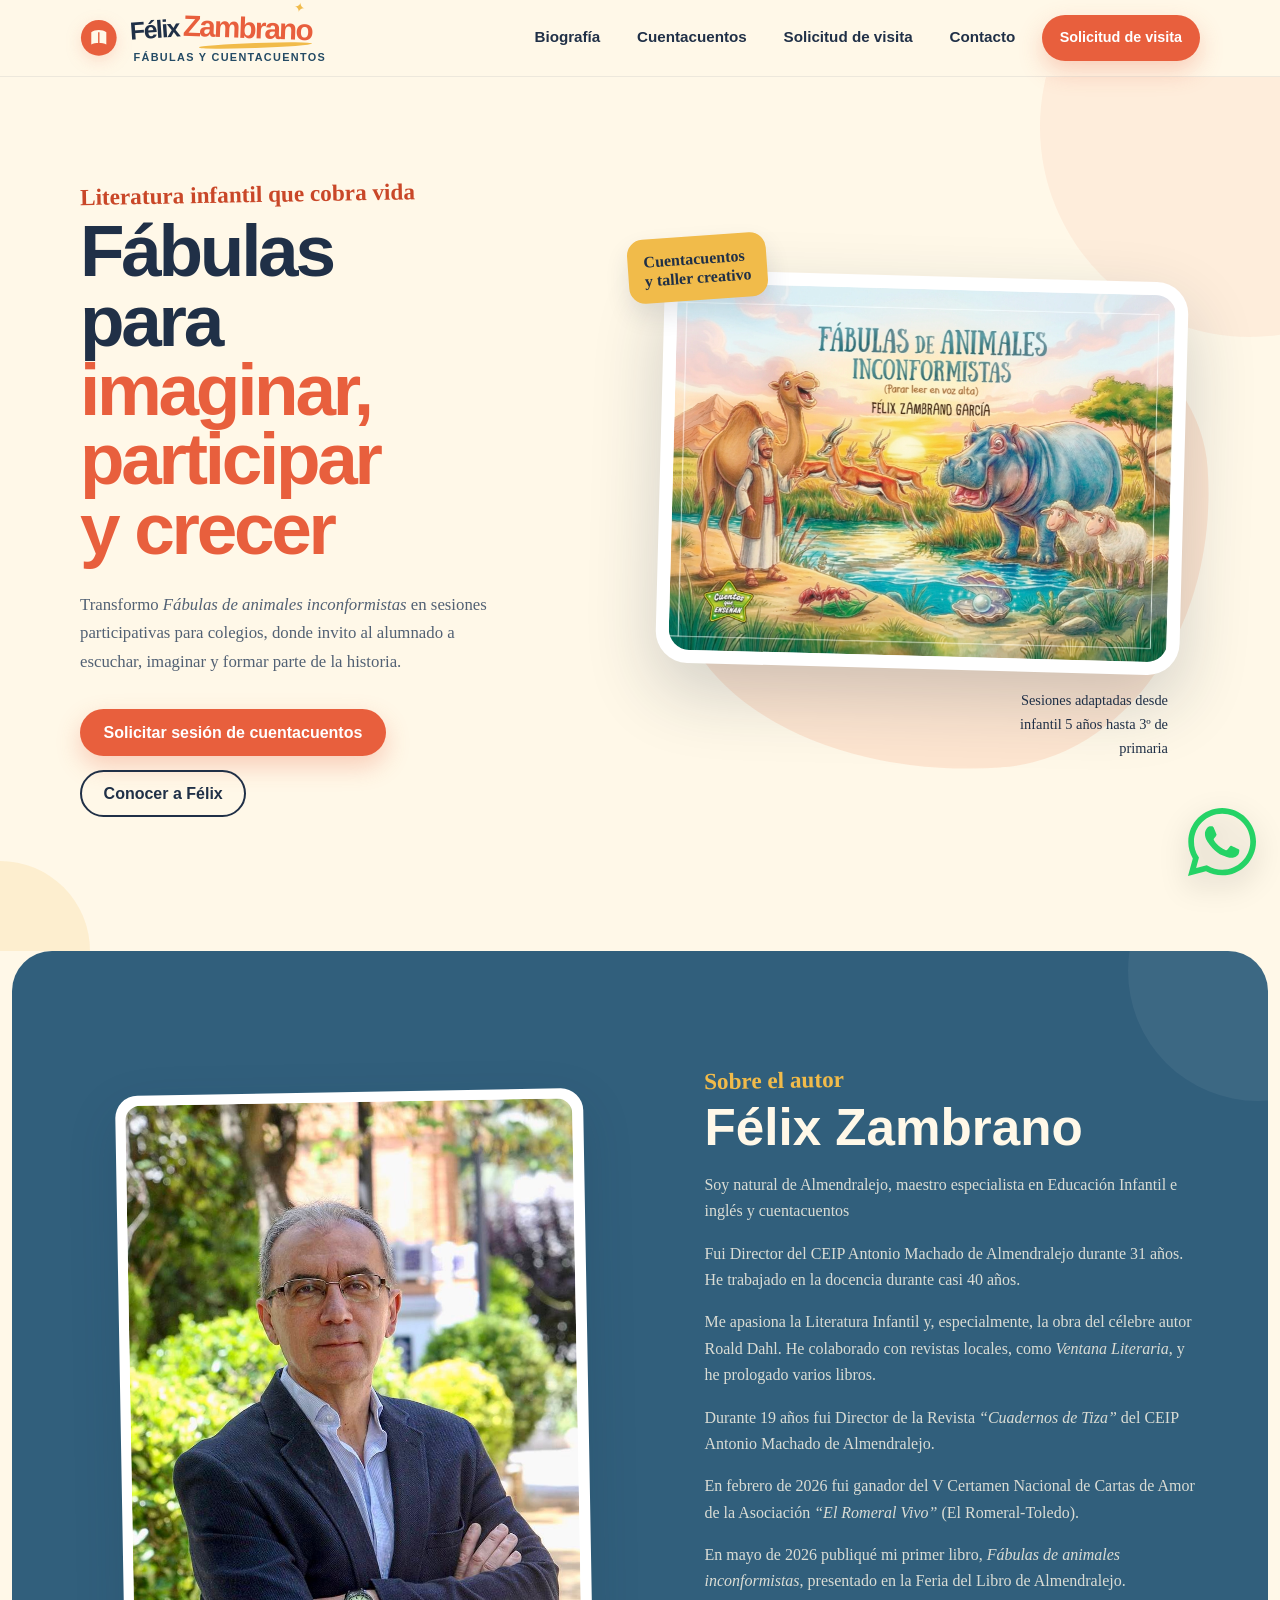
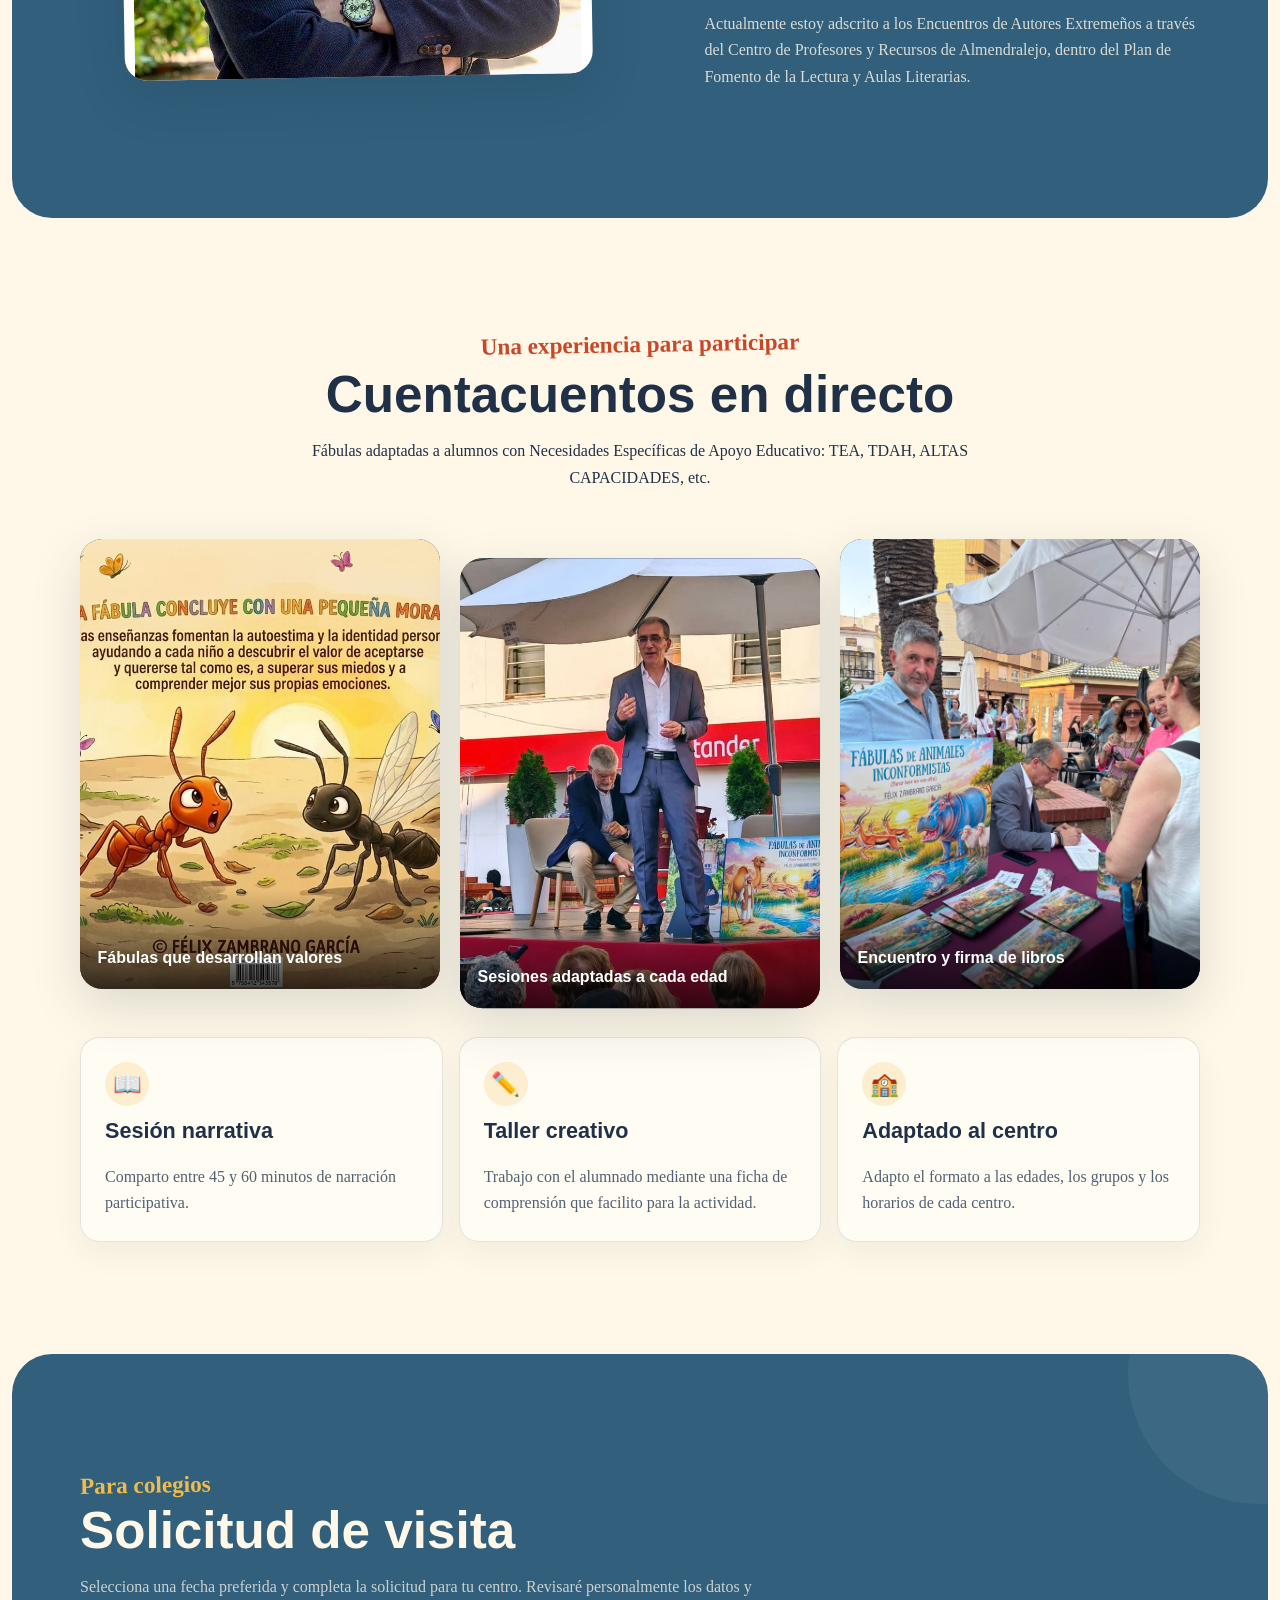
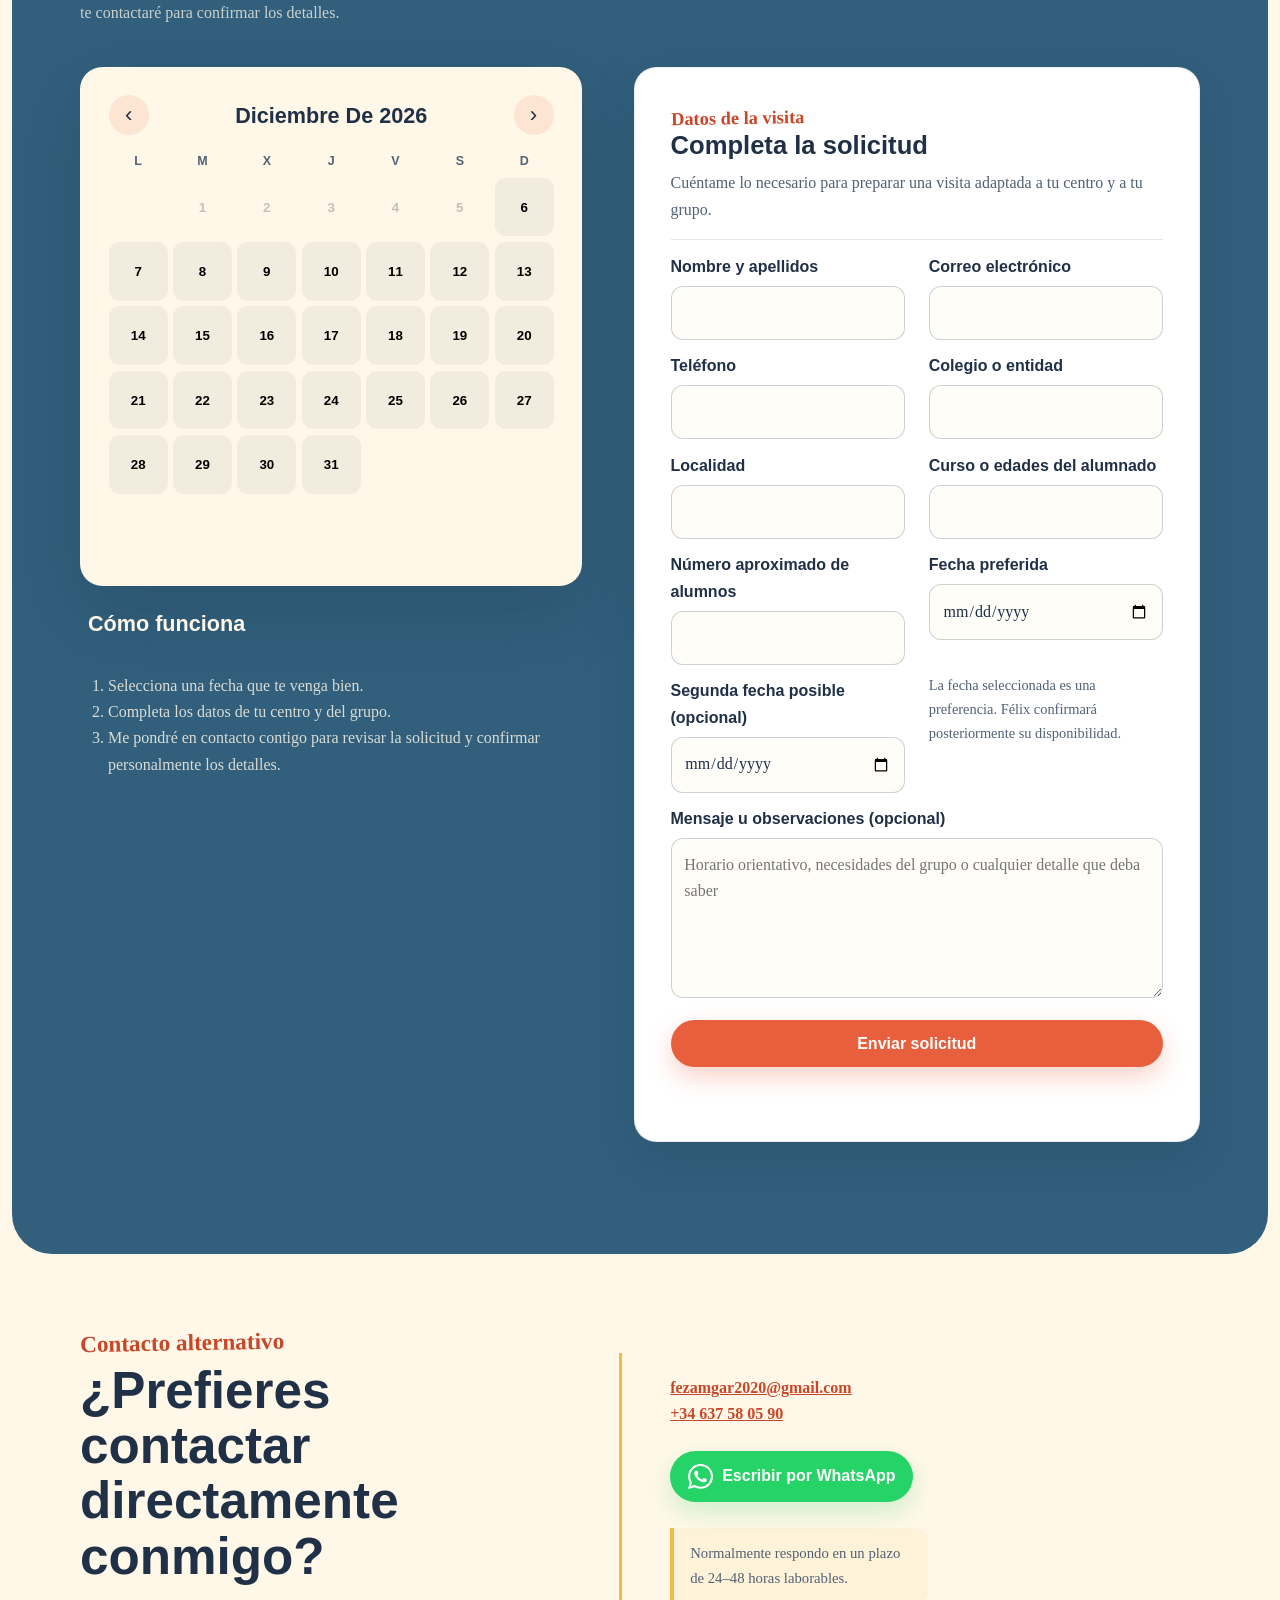
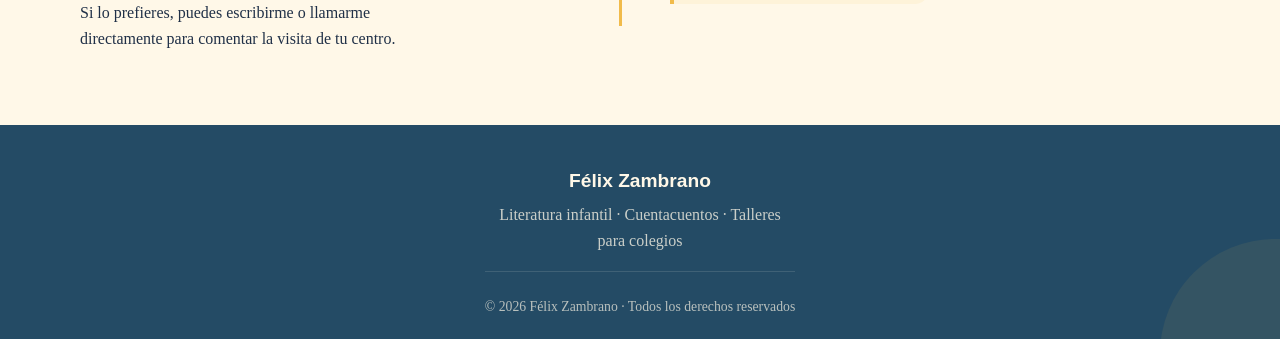
==== index.html @ cd4f53de "Revise author bio and storytelling session details Updated author description and modified the text " ====
<!doctype html>
<html lang="es">

<head>
  <meta charset="utf-8">
  <meta name="viewport" content="width=device-width, initial-scale=1">
  <meta name="description"
    content="Félix Zambrano, autor de literatura infantil. Cuentacuentos y talleres de creación para colegios de Infantil y Primaria.">
  <meta name="theme-color" content="#315f7c">
  <meta property="og:title" content="Félix Zambrano · Cuentacuentos para colegios">
  <meta property="og:description"
    content="Historias que se leen y cuentos que se viven. Consulta las sesiones y solicita una fecha para tu centro.">
  <meta property="og:type" content="website">
  <title>Félix Zambrano · Cuentacuentos para colegios</title>
  <link rel="stylesheet" href="assets/css/styles.css">
  <script src="assets/js/app.js" defer></script>
</head>

<body>
  <a class="skip-link" href="#contenido">Saltar al contenido</a>

  <header class="site-header" id="siteHeader">
    <nav class="nav container" aria-label="Navegación principal">
      <a class="brand" href="#inicio" aria-label="Félix Zambrano, inicio">
        <svg class="brand__mark" viewBox="0 0 40 40" aria-hidden="true">
          <circle cx="20" cy="20" r="19" fill="currentColor" />
          <path d="M12 14c4-3 12-3 16 0v13c-4-2-12-2-16 0z" fill="#fff8e8" />
          <path d="M20 14v13" stroke="currentColor" stroke-width="1.5" />
        </svg>

        <span class="brand__text">
          <span class="brand__name">
            <strong class="brand__felix">Félix</strong>
            <strong class="brand__zambrano">Zambrano</strong>
          </span>

          <small>Fábulas y cuentacuentos</small>
        </span>
      </a>

      <button class="nav__toggle" id="navToggle" type="button" aria-controls="navMenu" aria-expanded="false">
        <span class="sr-only">Abrir menú</span><span aria-hidden="true">☰</span>
      </button>

      <div class="nav__menu" id="navMenu">
        <a href="#biografia">Biografía</a>
        <a href="#cuentacuentos">Cuentacuentos</a>
        <a href="#calendario">Solicitud de visita</a>
        <a href="#contacto">Contacto</a>
      </div>
      <a class="button button--small button--primary" href="#calendario">Solicitud de visita</a>
    </nav>
  </header>

  <main id="contenido">
    <section class="hero" id="inicio">
      <div class="container hero__grid">

        <div class="hero__copy">
          <p class="eyebrow">Literatura infantil que cobra vida</p>

          <h1>
            Fábulas para
            <span>imaginar, participar y crecer</span>
          </h1>

          <p class="lead">
  Transformo <cite>Fábulas de animales inconformistas</cite>
  en sesiones participativas para colegios, donde invito al alumnado a escuchar,
  imaginar y formar parte de la historia.
</p>

          <div class="button-row">
            <a class="button button--primary" href="#calendario">
              Solicitar sesión de cuentacuentos
            </a>

            <a class="button button--secondary" href="#biografia">
              Conocer a Félix
            </a>
          </div>
        </div>

        <div class="hero__visual">
          <span class="hero__badge">
            Cuentacuentos<br>
            y taller creativo
          </span>

          <figure class="hero__media">
            <img src="assets/images/FabulasPortada.jpeg" alt="Portada del libro Fábulas de animales inconformistas"
              width="720" height="900">
          </figure>

          <p class="hero__note">
            Sesiones adaptadas desde infantil 5 años hasta 3º de primaria
          </p>
        </div>

      </div>
    </section>

    <section class="section section--blue" id="biografia">
      <div class="container two-columns">
        <figure class="portrait paper-card">
          <img src="assets/images/FelixPerfil.jpeg" alt="Retrato de Félix Zambrano" width="680" height="850"
            loading="lazy">
        </figure>
        <div>
          <p class="eyebrow">Sobre el autor</p>
          <h2>Félix Zambrano</h2>
          <p>Soy natural de Almendralejo, maestro especialista en Educación Infantil e inglés y cuentacuentos</p>
          <p>Fui Director del CEIP Antonio Machado de Almendralejo durante 31 años. He trabajado en la docencia durante casi 40 años.</p>
          <p>Me apasiona la Literatura Infantil y, especialmente, la obra del célebre autor Roald Dahl. He colaborado con revistas locales, como <cite>Ventana Literaria</cite>, y he prologado varios libros.</p>
          <p>Durante 19 años fui Director de la Revista <cite>“Cuadernos de Tiza”</cite> del CEIP Antonio Machado de Almendralejo.</p>
          <p>En febrero de 2026 fui ganador del V Certamen Nacional de Cartas de Amor de la Asociación <cite>“El Romeral Vivo”</cite> (El Romeral-Toledo).</p>
          <p>En mayo de 2026 publiqué mi primer libro, <cite>Fábulas de animales inconformistas</cite>, presentado en la Feria del Libro de Almendralejo.</p>
          <p>Actualmente estoy adscrito a los Encuentros de Autores Extremeños a través del Centro de Profesores y Recursos de Almendralejo, dentro del Plan de Fomento de la Lectura y Aulas Literarias.</p>

        </div>
      </div>
    </section>

    <section class="section" id="cuentacuentos">
      <div class="container">
        <header class="section-heading">
          <p class="eyebrow">Una experiencia para participar</p>
          <h2>Cuentacuentos en directo</h2>
<p>
  Fábulas adaptadas a alumnos con Necesidades Específicas de Apoyo Educativo: TEA, TDAH, ALTAS CAPACIDADES, etc.
</p>        </header>
        <div class="gallery">
          <figure class="gallery-card"><img src="assets/images/FalubasContraportada.jpeg"
              alt="Ilustración de la contraportada del libro" width="600" height="750" loading="lazy">
            <figcaption>Fábulas que desarrollan valores</figcaption>
          </figure>
          <figure class="gallery-card"><img src="assets/images/FabulasCuentacuento.jpeg"
              alt="Félix durante una sesión de cuentacuentos" width="600" height="750" loading="lazy">
            <figcaption>Sesiones adaptadas a cada edad</figcaption>
          </figure>
          <figure class="gallery-card"><img src="assets/images/FabulasFirma.jpeg"
              alt="Firma de ejemplares tras una sesión" width="600" height="750" loading="lazy">
            <figcaption>Encuentro y firma de libros</figcaption>
          </figure>
        </div>
        <div class="service-grid">
          <article><span aria-hidden="true">📖</span>
            <h3>Sesión narrativa</h3>
            <p>Comparto entre 45 y 60 minutos de narración participativa.</p>
          </article>
          <article><span aria-hidden="true">✏️</span>
            <h3>Taller creativo</h3>
            <p>Trabajo con el alumnado mediante una ficha de comprensión que facilito para la actividad.</p>
          </article>
          <article><span aria-hidden="true">🏫</span>
            <h3>Adaptado al centro</h3>
            <p>Adapto el formato a las edades, los grupos y los horarios de cada centro.</p>
          </article>
        </div>
      </div>
    </section>

    <section class="section section--blue" id="calendario">
      <div class="container">
        <header class="calendar-intro">
          <p class="eyebrow">Para colegios</p>
          <h2>Solicitud de visita</h2>
          <p>Selecciona una fecha preferida y completa la solicitud para tu centro. Revisaré personalmente los datos y te contactaré para confirmar los detalles.</p>
        </header>
        <div class="request-layout">
          <div class="request-calendar">
            <div class="calendar-card" aria-label="Selector de fecha preferida">
              <div class="calendar-nav">
                <button id="prevMonth" type="button" aria-label="Mostrar mes anterior">‹</button>
                <h3 id="calendarLabel" aria-live="polite"></h3>
                <button id="nextMonth" type="button" aria-label="Mostrar mes siguiente">›</button>
              </div>
              <div class="calendar-grid" id="calendarGrid"></div>
              <p class="calendar-status" id="calendarStatus" role="status" aria-live="polite">La fecha seleccionada es una preferencia. Félix confirmará posteriormente su disponibilidad.</p>
            </div>
            <aside class="booking-info">
              <h3>Cómo funciona</h3>
              <ol>
                <li>Selecciona una fecha que te venga bien.</li>
                <li>Completa los datos de tu centro y del grupo.</li>
                <li>Me pondré en contacto contigo para revisar la solicitud y confirmar personalmente los detalles.</li>
              </ol>
            </aside>
          </div>
          <form class="contact-form paper-card" id="contactForm" action="https://formspree.io/f/maewakja" method="POST" novalidate>
            <div class="request-form__intro">
              <p class="eyebrow">Datos de la visita</p>
              <h3>Completa la solicitud</h3>
              <p>Cuéntame lo necesario para preparar una visita adaptada a tu centro y a tu grupo.</p>
            </div>
            <div class="form-field"><label for="contactName">Nombre y apellidos</label><input id="contactName" name="name"
                type="text" autocomplete="name" required></div>
            <div class="form-field"><label for="contactEmail">Correo electrónico</label><input id="contactEmail"
                name="email" type="email" autocomplete="email" required></div>
            <div class="form-field"><label for="contactPhone">Teléfono</label><input id="contactPhone" name="phone"
                type="tel" autocomplete="tel" required></div>
            <div class="form-field"><label for="contactSchool">Colegio o entidad</label><input id="contactSchool"
                name="school" type="text" autocomplete="organization" required></div>
            <div class="form-field"><label for="contactLocation">Localidad</label><input id="contactLocation"
                name="location" type="text" autocomplete="address-level2" required></div>
            <div class="form-field"><label for="contactCourseAges">Curso o edades del alumnado</label><input id="contactCourseAges"
                name="course_ages" type="text" autocomplete="off" required></div>
            <div class="form-field"><label for="contactStudents">Número aproximado de alumnos</label><input id="contactStudents"
                name="students" type="number" min="1" max="10000" inputmode="numeric" required></div>
            <div class="form-field"><label for="preferredDate">Fecha preferida</label><input id="preferredDate"
                name="preferred_date" type="date" aria-describedby="preferredDateHelp" required></div>
            <p class="form-help" id="preferredDateHelp" aria-live="polite">La fecha seleccionada es una preferencia. Félix confirmará posteriormente su disponibilidad.</p>
            <div class="form-field"><label for="alternativeDate">Segunda fecha posible (opcional)</label><input id="alternativeDate"
                name="alternative_date" type="date"></div>
            <div class="form-field"><label for="contactMessage">Mensaje u observaciones (opcional)</label><textarea id="contactMessage"
                name="message" rows="5" placeholder="Horario orientativo, necesidades del grupo o cualquier detalle que deba saber"></textarea>
            </div>
            <button class="button button--primary" id="contactSubmit" type="submit">Enviar solicitud</button>
            <p class="form-status" id="contactStatus" role="status" aria-live="polite" aria-atomic="true"></p>
          </form>
        </div>
      </div>
    </section>

    <section class="section alternative-contact-section" id="contacto">
      <div class="container alternative-contact">
        <div>
          <p class="eyebrow">Contacto alternativo</p>
          <h2>¿Prefieres contactar directamente conmigo?</h2>
          <p class="alternative-contact__intro">Si lo prefieres, puedes escribirme o llamarme directamente para comentar la visita de tu centro.</p>
        </div>
        <div class="alternative-contact__details">
          <p><a class="text-link" href="mailto:fezamgar2020@gmail.com">fezamgar2020@gmail.com</a><br><a
              class="text-link" href="tel:+34637580590 ">+34 637 58 05 90</a></p>
          <a class="whatsapp-cta"
            href="https://wa.me/34637580590?text=Hola%20Félix,%20me%20gustaría%20pedir%20información%20sobre%20un%20cuentacuentos%20para%20mi%20centro."
            target="_blank" rel="noopener noreferrer">
            <img class="whatsapp-cta__icon" src="assets/images/WhatsApp_icon.svg" alt="" aria-hidden="true">
            Escribir por WhatsApp
          </a>
          <p class="contact__note">
             Normalmente respondo en un plazo de 24–48 horas laborables.
          </p>
        </div>
      </div>
    </section>
  </main>

  <footer class="footer">
    <div class="container footer__inner">
      <div class="footer__brand">
        <strong>Félix Zambrano</strong>
        <p>Literatura infantil · Cuentacuentos · Talleres para colegios</p>
      </div>
      <p>© <span id="currentYear">2026</span> Félix Zambrano · Todos los derechos reservados</p>
    </div>
  </footer>

<a
  class="whatsapp-float"
  href="https://wa.me/34637580590"
  target="_blank"
  rel="noopener noreferrer"
  aria-label="Contactar por WhatsApp"
>
  <img src="assets/images/WhatsApp_icon.svg" alt="WhatsApp">
</a>

</body>

</html>
---- assets/css/styles.css ----
:root {
    --cream: #fff8e8;
    --cream-2: #f4ead4;
    --blue: #315f7c;
    --blue-dark: #244b65;
    --ink: #203047;
    --ink-soft: #526174;
    --coral: #e85f3d;
    --coral-dark: #c94728;
    --gold: #f1bb4a;
    --white: #fff;
    --sol: #f4b942;
    --radius: 1.4rem;
    --shadow: 0 18px 50px rgba(25, 44, 64, .15);
    --max: 1120px
}

* {
    box-sizing: border-box
}

html {
    scroll-behavior: smooth;
    scroll-padding-top: 6rem
}

body {
    margin: 0;
    background: var(--cream);
    color: var(--ink);
    font-family: Georgia, "Times New Roman", serif;
    line-height: 1.65
}

img,
svg {
    display: block;
    max-width: 100%
}

a {
    color: inherit
}

h1,
h2,
h3,
p {
    margin-top: 0
}

h1,
h2,
h3,
.brand,
.button,
.nav__menu,
.stats dt {
    font-family: "Trebuchet MS", Arial, sans-serif;
    line-height: 1.08
}

h1 {
    font-size: clamp(2.7rem, 6vw, 5rem);
    max-width: 12ch;
    margin-bottom: 1.3rem
}

h1 span {
    color: var(--coral)
}

h2 {
    font-size: clamp(2rem, 4vw, 3.2rem);
    margin-bottom: 1rem
}

h3 {
    font-size: 1.35rem
}

.container {
    width: min(calc(100% - 2rem), var(--max));
    margin-inline: auto
}

.section {
    padding: clamp(4.5rem, 9vw, 7rem) 0
}

.skip-link {
    position: fixed;
    left: 1rem;
    top: -5rem;
    background: var(--ink);
    color: #fff;
    padding: .8rem 1rem;
    z-index: 1000
}

.skip-link:focus {
    top: 1rem
}

.sr-only {
    position: absolute;
    width: 1px;
    height: 1px;
    padding: 0;
    margin: -1px;
    overflow: hidden;
    clip: rect(0, 0, 0, 0);
    white-space: nowrap;
    border: 0
}

:focus-visible {
    outline: 3px solid var(--gold);
    outline-offset: 4px
}

/* HEADER */

.site-header {
  position: sticky;
  top: 0;
  z-index: 50;
  background: rgba(255, 248, 232, 0.92);
  backdrop-filter: blur(12px);
  border-bottom: 1px solid rgba(28, 48, 78, 0.08);
}

.site-header.is-scrolled {
  box-shadow: 0 8px 24px rgba(32, 48, 71, 0.1);
}

.nav {
  min-height: 72px;
  display: flex;
  align-items: center;
  gap: 1.5rem;
}

.brand {
  display: flex;
  align-items: center;
  gap: 0.75rem;
  margin-right: auto;
  color: inherit;
  text-decoration: none;
}

.brand__mark {
  width: 2.35rem;
  flex: none;
  color: var(--coral);
  transition: transform 0.3s cubic-bezier(.2, 1.4, .4, 1);
}

.brand__text {
  display: flex;
  flex-direction: column;
  line-height: 1;
}

.brand__name {
  position: relative;
  display: flex;
  align-items: baseline;
  gap: 0.3rem;
  width: max-content;
}

.brand__felix,
.brand__zambrano {
  display: inline-block;
  font-family: "Trebuchet MS", "Arial Rounded MT Bold", sans-serif;
  font-weight: 900;
  letter-spacing: -0.06em;
  transition: transform 0.25s ease;
}

.brand__felix {
  color: var(--ink);
  font-size: 1.55rem;
  transform: rotate(-4deg);
}

.brand__zambrano {
  color: var(--coral);
  font-size: 1.85rem;
  transform: rotate(2deg);
}

.brand__name::before {
  content: "✦";
  position: absolute;
  top: -0.75rem;
  right: 0.4rem;
  color: var(--gold);
  font-size: 0.85rem;
  transform: rotate(12deg);
}

.brand__name::after {
  content: "";
  position: absolute;
  right: 0;
  bottom: -0.28rem;
  width: 62%;
  height: 5px;
  border-radius: 50%;
  background: var(--gold);
  transform: rotate(-2deg);
}

.brand__text small {
  margin-top: 0.55rem;
  padding-left: 0.25rem;
  color: var(--green);
  font-size: 0.68rem;
  font-weight: 800;
  letter-spacing: 0.12em;
  text-transform: uppercase;
}

.brand:hover .brand__felix {
  transform: rotate(1deg) translateY(-2px);
}

.brand:hover .brand__zambrano {
  transform: rotate(-2deg) translateY(-3px);
}


/* NAV */

.nav__menu {
  display: flex;
  gap: 2rem;
  font-weight: 700;
}

.nav__menu a {
  display: inline-block;
  padding: 0.4rem 0.15rem 0.55rem;
  color: var(--ink);
  text-decoration: none;
  font-weight: 800;
  font-size: 0.95rem;

  background-image: linear-gradient(var(--gold), var(--gold));
  background-repeat: no-repeat;
  background-position: center bottom;
  background-size: 0 4px;

  transition:
    color 0.2s ease,
    transform 0.2s ease,
    background-size 0.25s ease;
}

.nav__menu a:hover {
  color: var(--coral-dark);
  transform: translateY(-2px) rotate(-1deg);
  background-size: 85% 4px;
}

.nav__toggle {
  display: none;
  border: 0;
  background: transparent;
  font-size: 1.7rem;
}


/* HERO */

.hero {
  position: relative;
  overflow: hidden;
  padding: clamp(4.5rem, 8vw, 7rem) 0;
}

.hero::before {
  content: "";
  position: absolute;
  width: 420px;
  height: 420px;
  right: -180px;
  top: -160px;
  border-radius: 50%;
  background: rgba(242, 103, 62, 0.08);
  pointer-events: none;
}

.hero__grid {
  display: grid;
  grid-template-columns: minmax(0, 0.92fr) minmax(420px, 1.08fr);
  gap: clamp(3rem, 7vw, 6.5rem);
  align-items: center;
}

.hero__copy h1 {
  max-width: 10ch;
  margin: 0;
  font-size: clamp(3.7rem, 5.5vw, 5.7rem);
  line-height: 0.96;
  letter-spacing: -0.035em;
  text-wrap: balance;
}

.hero__copy h1 span {
  display: block;
  color: var(--coral);
}

.hero__copy .lead {
  max-width: 49ch;
  margin: 1.75rem 0 0;
  font-size: clamp(1.05rem, 1.2vw, 1.2rem);
  line-height: 1.65;
}

.hero__visual {
  position: relative;
  width: 100%;
  max-width: 680px;
  justify-self: end;
  padding: 2.5rem 1rem 2rem;
}

.hero__visual::before {
  content: "";
  position: absolute;
  inset: 8% -2% 4% 5%;
  z-index: -1;
  border-radius: 46% 54% 42% 58% / 58% 42% 58% 42%;
  background: #ef7442;
  opacity: 0.14;
  transform: rotate(-4deg);
}

.hero__media {
  margin: 0;
  padding: 0.8rem;
  background: #fff;
  border-radius: 2rem;
  box-shadow: 0 28px 60px rgba(31, 53, 85, 0.16);
  transform: rotate(1.5deg);
}

.hero__media img {
  display: block;
  width: 100%;
  height: auto;
  border-radius: 1.3rem;
}

.hero__badge {
  position: absolute;
  top: 0;
  left: -1rem;
  z-index: 2;
  padding: 0.8rem 1rem;
  border-radius: 1rem;
  background: var(--gold);
  color: var(--ink);
  font-weight: 800;
  line-height: 1.2;
  transform: rotate(-4deg);
  box-shadow: 0 12px 24px rgba(31, 53, 85, 0.12);
}

.hero__note {
  max-width: 28ch;
  margin: 1.25rem 0 0 auto;
  padding-right: 1rem;
  color: var(--ink);
  font-size: 0.9rem;
  text-align: right;
}

.button-row {
  display: flex;
  flex-wrap: wrap;
  gap: 1rem;
  margin-top: 2rem;
}

.stats {
  display: grid;
  grid-template-columns: repeat(3, minmax(0, 1fr));
  gap: 1.5rem;
  margin: 3rem 0 0;
  padding-top: 1.75rem;
  border-top: 1px solid rgba(31, 53, 85, 0.14);
}

.stats dt {
  color: var(--green);
  font-size: 1.75rem;
  font-weight: 800;
}

.stats dd {
  margin: 0.2rem 0 0;
  font-size: 0.85rem;
  line-height: 1.35;
}


/* RESPONSIVE */

@media (max-width: 900px) {
  .hero__grid {
    grid-template-columns: 1fr;
    gap: 3rem;
  }

  .hero__copy h1 {
    max-width: 12ch;
  }

  .hero__visual {
    max-width: 620px;
    justify-self: center;
  }
}

@media (max-width: 640px) {
  .hero {
    padding: 3.25rem 0 4rem;
  }

  .hero__copy h1 {
    max-width: none;
    font-size: clamp(3rem, 14vw, 4.3rem);
  }

  .hero__visual {
    padding: 2rem 0 1rem;
  }

  .hero__badge {
    left: 0.2rem;
    font-size: 0.8rem;
  }

  .hero__note {
    max-width: none;
    padding: 0;
    text-align: center;
  }

  .button-row {
    display: grid;
    grid-template-columns: 1fr;
  }

  .button-row .button {
    width: 100%;
    justify-content: center;
  }

  .stats {
    grid-template-columns: 1fr;
    gap: 1rem;
  }

  .stats div {
    display: flex;
    align-items: baseline;
    gap: 0.75rem;
  }

  .nav__menu {
    display: none;
  }

  .nav__toggle {
    display: block;
  }

  .nav > .button {
    padding-inline: 1.35rem;
  }

  .brand__text small {
    display: none;
  }
}

.two-columns,
.calendar-layout,
.contact-layout {
    display: grid;
    grid-template-columns: 1.05fr .95fr;
    gap: clamp(2.5rem, 6vw, 5.5rem);
    align-items: center
}

.lead {
    font-size: 1.13rem;
    color: var(--ink-soft);
    max-width: 59ch
}

.eyebrow {
    font-family: "Segoe Print", "Comic Sans MS", cursive;
    font-size: 1.45rem;
    font-weight: 700;
    color: var(--coral-dark);
    margin-bottom: .5rem
}

.eyebrow--light {
    color: var(--gold)
}

.eyebrow--gold {
    color: var(--gold)
}

.button-row {
    display: flex;
    flex-wrap: wrap;
    gap: .85rem;
    margin: 2rem 0
}

.button {
    display: inline-flex;
    align-items: center;
    justify-content: center;
    border: 2px solid transparent;
    border-radius: 999px;
    padding: .82rem 1.35rem;
    font-weight: 800;
    text-decoration: none;
    cursor: pointer;
    font-size: 1rem
}

.button--small {
    padding: .62rem 1rem;
    font-size: .9rem
}

.button--primary {
    background: var(--coral);
    color: #fff;
    box-shadow: 0 10px 24px rgba(232, 95, 61, .28)
}

.button--primary:hover {
    background: var(--coral-dark);
    transform: translateY(-2px)
}

.button--secondary {
    border-color: var(--ink);
    background: transparent
}

.button--secondary:hover {
    background: var(--ink);
    color: #fff
}

.stats {
    display: grid;
    grid-template-columns: repeat(3, 1fr);
    gap: 1rem;
    margin: 3rem 0 0;
    padding-top: 1.5rem;
    border-top: 1px solid rgba(32, 48, 71, .16)
}

.stats div {
    min-width: 0
}

.stats dt {
    font-size: 1.7rem;
    font-weight: 800;
    color: var(--green)
}

.stats dd {
    margin: 0;
    color: var(--ink-soft);
    font-size: .85rem
}

.paper-card {
    border-radius: var(--radius);
    overflow: hidden;
    box-shadow: var(--shadow);
    background: #fff
}

.portrait img {
    width: 100%;
    height: auto;
    display: block;
    object-fit: cover;
    border-radius: calc(var(--radius) - .45rem)
}

.section--blue {
    background: var(--blue);
    color: var(--cream);
    border-radius: 2.5rem;
    margin-inline: .75rem
}

.section--blue p {
    color: rgba(255, 248, 232, .82)
}

.section--blue p.eyebrow {
  color: var(--gold) !important;
}

.portrait {
    aspect-ratio: 4/5;
    padding: .65rem;
    transform: rotate(-1deg)
}

.section-heading {
    text-align: center;
    max-width: 680px;
    margin: 0 auto 3rem
}

.gallery {
    display: grid;
    grid-template-columns: repeat(3, 1fr);
    gap: 1.2rem
}

.gallery-card {
    position: relative;
    aspect-ratio: 4/5;
    margin: 0;
    border-radius: var(--radius);
    overflow: hidden;
    box-shadow: var(--shadow);
    background: var(--ink)
}

.gallery-card img {
    width: 100%;
    height: 100%;
    object-fit: cover
}

.gallery-card figcaption {
    position: absolute;
    inset: auto 0 0;
    padding: 3.5rem 1.1rem 1.1rem;
    color: #fff;
    font-family: "Trebuchet MS", Arial, sans-serif;
    font-weight: 700;
    background: linear-gradient(transparent, rgba(0, 0, 0, .75))
}

.service-grid {
    display: grid;
    grid-template-columns: repeat(3, 1fr);
    gap: 1rem;
    margin-top: 2rem
}

.service-grid article {
    padding: 1.4rem;
    border: 1px solid rgba(32, 48, 71, .12);
    border-radius: 1rem;
    background: rgba(255, 255, 255, .5)
}

.service-grid article>span {
    font-size: 1.7rem
}

.service-grid p {
    margin-bottom: 0;
    color: var(--ink-soft)
}

.section--ink {
    background: var(--ink);
    color: var(--cream);
    border-radius: 2.5rem;
    margin-inline: .75rem
}

.calendar-intro {
    max-width: 680px;
    margin-bottom: 2.5rem
}

.calendar-intro>p:last-child {
    color: rgba(255, 248, 232, .75)
}

.calendar-layout {
    align-items: stretch;
    grid-template-columns: 1.2fr .8fr
}

.calendar-card {
    background: var(--cream);
    color: var(--ink);
    border-radius: var(--radius);
    padding: clamp(1rem, 4vw, 1.8rem)
}

.calendar-nav {
    display: flex;
    align-items: center;
    justify-content: space-between;
    margin-bottom: 1rem
}

.calendar-nav button {
    border: 0;
    border-radius: 50%;
    width: 2.5rem;
    height: 2.5rem;
    background: var(--pink);
    font-size: 1.4rem;
    cursor: pointer
}

.calendar-nav h3 {
    margin: 0;
    text-transform: capitalize
}

.calendar-grid {
    display: grid;
    grid-template-columns: repeat(7, 1fr);
    gap: .35rem
}

.calendar-grid>* {
    min-width: 0
}

.calendar-weekday {
    text-align: center;
    font-family: "Trebuchet MS", Arial, sans-serif;
    font-size: .78rem;
    font-weight: 700;
    color: var(--ink-soft)
}

.calendar-day {
    aspect-ratio: 1;
    border: 2px solid transparent;
    border-radius: .7rem;
    background: rgba(32, 48, 71, .06);
    font-family: "Trebuchet MS", Arial, sans-serif;
    font-weight: 700;
    cursor: pointer
}

.calendar-day:disabled {
    cursor: not-allowed;
    color: rgba(32, 48, 71, .28);
    background: transparent
}

.calendar-day.is-selected {
    background: var(--gold);
    color: var(--ink);
    border-color: var(--coral-dark)
}

.calendar-day.is-empty {
    visibility: hidden
}

.calendar-status {
    margin: 1rem 0 0;
    color: var(--ink-soft);
    font-size: .9rem
}

.booking-info {
    display: flex;
    flex-direction: column
}

.booking-info ol {
    padding-left: 1.25rem;
    color: rgba(255, 248, 232, .82)
}

.booking-info a {
    color: var(--gold);
    font-weight: 700
}

.contact__note {
  max-width: 34ch;
  margin-top: 1.5rem;
  padding-left: 1rem;
  border-left: 4px solid var(--gold);
  color: var(--ink-soft);
  font-size: 0.9rem;
}

.contact__intro {
  max-width: 42ch;
  font-size: 1rem;
  line-height: 1.7;
}

.contact-form {
  padding: 2rem;
  border: 1px solid rgba(32, 48, 71, 0.08);
  box-shadow: 0 24px 55px rgba(32, 48, 71, 0.12);
}

.contact-form input,
.contact-form textarea {
  background: #fffdf8;
  border-color: rgba(32, 48, 71, 0.18);
}

.contact-form .button {
  min-width: 150px;
  justify-content: center;
}

.contact-layout {
    align-items: start
}

.text-link {
    color: var(--coral-dark);
    font-weight: 700
}

.contact-form {
    padding: clamp(1.2rem, 4vw, 2.2rem)
}

.form-field {
    margin-bottom: 1rem
}

.form-field label {
    display: block;
    font-family: "Trebuchet MS", Arial, sans-serif;
    font-weight: 700;
    margin-bottom: .35rem
}

.form-field input,
.form-field textarea,
.form-field select {
    width: 100%;
    border: 1.5px solid rgba(32, 48, 71, .22);
    border-radius: .75rem;
    padding: .8rem;
    font: inherit;
    background: #fff
}

.form-field [aria-invalid="true"] {
    border-color: var(--coral)
}

.form-status {
    min-height: 1.5rem;
    margin: .8rem 0 0;
    color: var(--ink-soft)
}

.form-help {
    margin: -.45rem 0 1rem;
    color: var(--ink-soft);
    font-size: .9rem
}

.form-status[data-state="success"] {
    color: var(--blue-dark)
}

.form-status[data-state="error"] {
    color: var(--coral-dark)
}

.footer {
    padding: 3.5rem 0;
    background: var(--blue-dark);
    color: var(--cream)
}

.footer__inner {
    display: grid;
    grid-template-columns: 1fr auto;
    gap: 1rem;
    align-items: end
}

.footer__inner>p {
    grid-column: 1/-1;
    color: rgba(255, 248, 232, .68);
    margin: 0
}

@media(max-width:850px) {
    .nav__toggle {
        display: block
    }

    .nav__cta {
        display: none
    }

    .nav__menu {
        position: absolute;
        top: 74px;
        left: 0;
        right: 0;
        display: none;
        flex-direction: column;
        background: var(--cream);
        padding: 1rem max(1rem, calc((100vw - var(--max))/2));
        box-shadow: 0 12px 24px rgba(32, 48, 71, .12)
    }

    .nav__menu.is-open {
        display: flex
    }
    .two-columns,
    .calendar-layout,
    .contact-layout {
        grid-template-columns: 1fr
    }

    .hero__media {
        order: -1;
        max-width: 500px;
        margin: auto
    }

    .gallery,
    .service-grid {
        grid-template-columns: 1fr
    }

    .section--blue,
    .section--ink {
        border-radius: 1.7rem
    }

}

@media(max-width:560px) {
    .stats {
        grid-template-columns: 1fr 1fr
    }

    .calendar-grid {
        gap: .2rem
    }

    .calendar-day {
        font-size: .82rem
    }

    .section {
        padding: 4rem 0
    }
}

@media(prefers-reduced-motion:reduce) {

    *,
    *::before,
    *::after {
        scroll-behavior: auto !important;
        animation: none !important;
        transition: none !important
    }
}

/* =========================================================
   CAPA FINAL DE DISEÑO
   Mantener este bloque al final del archivo.
========================================================= */

:root {
  --radius-sm: .8rem;
  --radius-lg: 2.4rem;
  --shadow-sm: 0 10px 26px rgba(25, 44, 64, .10);
  --shadow-strong: 0 28px 70px rgba(25, 44, 64, .20);
  --header-height: 76px;
}

body {
  -webkit-font-smoothing: antialiased;
}

::selection {
  background: var(--gold);
  color: var(--ink);
}

/* Header y marca */
.site-header {
  min-height: var(--header-height);
  background: rgba(255, 248, 232, .94);
  backdrop-filter: blur(14px);
  transition: box-shadow .25s ease, background-color .25s ease;
}

.site-header.is-scrolled {
  background: rgba(255, 248, 232, .98);
  box-shadow: 0 10px 30px rgba(32, 48, 71, .10);
}

.nav {
  min-height: var(--header-height);
}

.brand__mark {
  filter: drop-shadow(0 5px 8px rgba(232, 95, 61, .18));
}

.brand__text small {
  color: var(--blue-dark);
}

.nav__menu a {
  background-image: linear-gradient(var(--gold), var(--gold));
  background-repeat: no-repeat;
  background-position: center bottom;
  background-size: 0 4px;
}

.nav__menu a:hover,
.nav__menu a:focus-visible {
  color: var(--coral-dark);
  transform: translateY(-2px);
  background-size: 88% 4px;
}

/* Botones */
.button {
  min-height: 46px;
  transition:
    transform .2s ease,
    box-shadow .2s ease,
    background-color .2s ease,
    color .2s ease;
}

.button--primary:hover {
  box-shadow: 0 16px 32px rgba(201, 71, 40, .28);
  transform: translateY(-3px);
}

.button--secondary:hover {
  transform: translateY(-3px);
}

/* Hero */
.hero {
  isolation: isolate;
}

.hero::after {
  content: "";
  position: absolute;
  left: -90px;
  bottom: -90px;
  width: 180px;
  height: 180px;
  z-index: -1;
  border-radius: 50%;
  background: rgba(241, 187, 74, .16);
  pointer-events: none;
}

.hero__grid {
  grid-template-columns: minmax(0, .92fr) minmax(420px, 1.08fr);
  gap: clamp(3rem, 7vw, 6.5rem);
}

.hero__copy h1 {
  max-width: 9.5ch;
  font-size: clamp(3.7rem, 5.7vw, 5.9rem);
  line-height: .95;
  letter-spacing: -.045em;
}

.hero__copy .lead {
  line-height: 1.7;
}

.hero__media {
  box-shadow: var(--shadow-strong);
  transition: transform .35s ease, box-shadow .35s ease;
}

.hero__media:hover {
  box-shadow: 0 34px 80px rgba(25, 44, 64, .23);
  transform: rotate(.2deg) translateY(-5px);
}

.hero__badge {
  font-family: "Segoe Print", "Comic Sans MS", cursive;
  transition: transform .25s ease;
}

.hero__visual:hover .hero__badge {
  transform: rotate(-1deg) translateY(-3px);
}

/* Secciones */
.eyebrow {
  line-height: 1.25;
  transform: rotate(-1deg);
}

.section--blue {
  position: relative;
  overflow: hidden;
}

.section--blue::before {
  content: "";
  position: absolute;
  top: -110px;
  right: -120px;
  width: 260px;
  height: 260px;
  border-radius: 50%;
  background: rgba(255, 255, 255, .055);
  pointer-events: none;
}

.section--blue p.eyebrow {
  color: var(--gold) !important;
}

.portrait {
  transition: transform .3s ease;
}

.portrait:hover {
  transform: rotate(0) translateY(-4px);
}

/* Galería y servicios */
.gallery {
  gap: 1.25rem;
}

.gallery-card {
  transition: transform .28s ease, box-shadow .28s ease;
}

.gallery-card:nth-child(2) {
  transform: translateY(1.2rem);
}

.gallery-card:hover {
  z-index: 2;
  box-shadow: var(--shadow-strong);
  transform: translateY(-6px) rotate(-.5deg);
}

.gallery-card:nth-child(2):hover {
  transform: translateY(.5rem) rotate(.5deg);
}

.gallery-card img {
  transition: transform .5s ease;
}

.gallery-card:hover img {
  transform: scale(1.045);
}

.service-grid {
  margin-top: 3rem;
}

.service-grid article {
  padding: 1.5rem;
  border-radius: 1.2rem;
  box-shadow: 0 12px 30px rgba(25, 44, 64, .06);
  transition:
    transform .22s ease,
    border-color .22s ease,
    box-shadow .22s ease;
}

.service-grid article:hover {
  border-color: rgba(232, 95, 61, .28);
  box-shadow: var(--shadow-sm);
  transform: translateY(-5px);
}

.service-grid article > span {
  display: inline-grid;
  width: 2.75rem;
  height: 2.75rem;
  margin-bottom: .8rem;
  place-items: center;
  border-radius: 50%;
  background: rgba(241, 187, 74, .22);
  font-size: 1.45rem;
}

/* Calendario */
.calendar-card {
  box-shadow: var(--shadow);
}

.calendar-nav button {
  transition: transform .2s ease, background-color .2s ease;
}

.calendar-nav button:hover {
  background: var(--gold);
  transform: scale(1.06);
}

.calendar-day {
  transition:
    transform .15s ease,
    background-color .15s ease,
    color .15s ease;
}

/* Contacto */
.contact-layout {
  grid-template-columns: minmax(0, .9fr) minmax(420px, 1.1fr);
  align-items: start;
}

.contact-layout > div {
  padding-top: .4rem;
}

.contact-layout > div > p:not(.eyebrow):not(.contact__note) {
  max-width: 42ch;
}

.contact__note {
  max-width: 35ch;
  margin-top: 1.6rem;
  padding: .85rem 1rem;
  border-left: 4px solid var(--gold);
  border-radius: 0 .8rem .8rem 0;
  background: rgba(241, 187, 74, .09);
  color: var(--ink-soft);
  font-size: .92rem;
}

.contact-form {
  padding: clamp(1.4rem, 4vw, 2.25rem);
  border: 1px solid rgba(32, 48, 71, .08);
  box-shadow: var(--shadow);
  transition: transform .25s ease, box-shadow .25s ease;
}

.contact-form:hover {
  box-shadow: var(--shadow-strong);
  transform: translateY(-3px);
}

.form-field input,
.form-field textarea,
.form-field select {
  background: #fffdf8;
  transition:
    border-color .2s ease,
    box-shadow .2s ease,
    background-color .2s ease;
}

.form-field textarea {
  min-height: 150px;
  resize: vertical;
}

.form-field input:focus,
.form-field textarea:focus,
.form-field select:focus {
  border-color: var(--coral);
  background: var(--white);
  outline: none;
  box-shadow: 0 0 0 4px rgba(232, 95, 61, .12);
}

.contact-form .button {
  min-width: 165px;
}

/* Footer */
.footer {
  position: relative;
  overflow: hidden;
  padding: 3.4rem 0 2.4rem;
}

.footer::before {
  content: "";
  position: absolute;
  right: -110px;
  bottom: -130px;
  width: 230px;
  height: 230px;
  border-radius: 50%;
  background: rgba(241, 187, 74, .08);
  pointer-events: none;
}

.footer__inner {
  position: relative;
  z-index: 1;
  gap: 2rem 3rem;
}

.footer__inner > div strong {
  display: inline-block;
  margin-bottom: .35rem;
  font-family: "Trebuchet MS", Arial, sans-serif;
  font-size: 1.2rem;
}

.footer__inner > div p {
  max-width: 38ch;
  margin-bottom: 0;
  color: rgba(255, 248, 232, .76);
}

.footer__inner > p {
  padding-top: 1.5rem;
  border-top: 1px solid rgba(255, 248, 232, .12);
  font-size: .86rem;
}

/* Responsive consolidado */
@media (max-width: 900px) {
  .nav__toggle {
    display: grid;
    width: 2.75rem;
    height: 2.75rem;
    place-items: center;
    border: 1px solid rgba(32, 48, 71, .12);
    border-radius: 50%;
    background: var(--white);
  }

  .nav > .button {
    display: none;
  }

  .nav__menu {
    position: absolute;
    top: var(--header-height);
    left: 1rem;
    right: 1rem;
    display: none;
    flex-direction: column;
    align-items: stretch;
    gap: .4rem;
    padding: 1rem;
    border: 1px solid rgba(32, 48, 71, .08);
    border-radius: 0 0 1.25rem 1.25rem;
    background: rgba(255, 248, 232, .98);
    box-shadow: var(--shadow);
  }

  .nav__menu.is-open {
    display: flex;
  }

  .nav__menu a {
    padding: .8rem .7rem;
    border-radius: .7rem;
    background-image: none;
  }

  .nav__menu a:hover {
    background: rgba(241, 187, 74, .14);
    transform: none;
  }

  .hero__grid,
  .two-columns,
  .calendar-layout,
  .contact-layout {
    grid-template-columns: 1fr;
  }

  .hero__visual {
    max-width: 620px;
    justify-self: center;
  }

  .portrait {
    width: min(100%, 520px);
    justify-self: center;
  }

  .gallery {
    grid-template-columns: repeat(2, 1fr);
  }

  .gallery-card:nth-child(2) {
    transform: none;
  }

  .gallery-card:last-child {
    grid-column: 1 / -1;
    width: min(100%, 50%);
    justify-self: center;
  }

  .service-grid {
    grid-template-columns: 1fr;
  }

}

@media (max-width: 640px) {
  :root {
    --header-height: 70px;
  }

  .container {
    width: min(calc(100% - 1.25rem), var(--max));
  }

  .brand__mark {
    width: 2.1rem;
  }

  .brand__felix {
    font-size: 1.25rem;
  }

  .brand__zambrano {
    font-size: 1.48rem;
  }

  .brand__text small {
    display: none;
  }

  .hero {
    padding: 3.4rem 0 4rem;
  }

  .hero__copy h1 {
    max-width: none;
    font-size: clamp(3rem, 14vw, 4.3rem);
  }

  .hero__visual {
    padding: 2rem 0 .8rem;
  }

  .hero__badge {
    left: .2rem;
    font-size: .8rem;
  }

  .hero__note {
    max-width: none;
    padding-right: 0;
    text-align: center;
  }

  .button-row {
    display: grid;
    grid-template-columns: 1fr;
  }

  .button-row .button,
  .contact-form .button {
    width: 100%;
  }

  .section--blue {
    margin-inline: .35rem;
    border-radius: 1.6rem;
  }

  .gallery {
    grid-template-columns: 1fr;
  }

  .gallery-card:last-child {
    grid-column: auto;
    width: 100%;
  }

  .calendar-grid {
    gap: .2rem;
  }

  .calendar-day {
    border-radius: .55rem;
    font-size: .82rem;
  }

  .contact-form {
    padding: 1.25rem;
  }

}

.calendar-card .calendar-day:not(:disabled):hover {
  background-color: #3f765c !important;
  color: #ffffff !important;
  opacity: 1 !important;
  visibility: visible !important;
  transform: translateY(-2px);
}

.calendar-card .calendar-day:not(:disabled):hover * {
  color: #ffffff !important;
  opacity: 1 !important;
  visibility: visible !important;
}

.calendar-card .calendar-day.is-selected:not(:disabled):hover {
  background-color: var(--gold) !important;
  color: var(--ink) !important;
}

.whatsapp-cta {
  display: inline-flex;
  align-items: center;
  gap: .6rem;
  margin-top: .6rem;
  padding: .78rem 1.1rem;
  border-radius: 999px;
  background: #25D366;
  color: #fff;
  font-family: "Trebuchet MS", Arial, sans-serif;
  font-weight: 800;
  text-decoration: none;
  box-shadow: 0 10px 24px rgba(37, 211, 102, .22);
  transition:
    transform .2s ease,
    box-shadow .2s ease,
    background-color .2s ease;
}

.whatsapp-cta:hover {
  background: #1ebe5d;
  transform: translateY(-2px);
  box-shadow: 0 14px 30px rgba(37, 211, 102, .28);
}

.whatsapp-float {
  position: fixed;
  right: 24px;
  bottom: 24px;
  z-index: 9999;

  width: 68px;
  height: 68px;

  display: block;
  border-radius: 50%;
  text-decoration: none;

  background: transparent;

  filter: drop-shadow(0 10px 14px rgba(0, 0, 0, .22));

  transition:
    transform .2s ease,
    filter .2s ease;
}

.whatsapp-float img {
  display: block;
  width: 100%;
  height: 100%;
  object-fit: contain;
}

.whatsapp-float:hover {
  transform: translateY(-4px) scale(1.07);
  filter: drop-shadow(0 14px 18px rgba(0, 0, 0, .28));
}

@media (max-width: 640px) {
  .whatsapp-float {
    right: 16px;
    bottom: 16px;
    width: 62px;
    height: 62px;
  }
}

/* Solicitud de visita */
.request-layout {
  display: grid;
  grid-template-columns: minmax(0, .94fr) minmax(0, 1.06fr);
  gap: clamp(1.5rem, 4vw, 3.75rem);
  align-items: start;
}

.request-calendar {
  display: flex;
  min-width: 0;
  flex-direction: column;
  gap: 1.35rem;
}

.request-calendar .calendar-card {
  box-shadow: var(--shadow-strong);
}

.request-calendar .booking-info {
  padding: .25rem .5rem 0;
}

.request-form__intro {
  margin-bottom: 1.65rem;
  padding-bottom: 1.25rem;
  border-bottom: 1px solid rgba(32, 48, 71, .12);
}

.section--blue .request-form__intro .eyebrow {
  margin-bottom: .35rem;
  color: var(--coral-dark) !important;
  font-size: 1.15rem;
}

.request-form__intro h3 {
  margin-bottom: .65rem;
  font-size: clamp(1.5rem, 2vw, 2rem);
}

.request-form__intro p:last-child {
  margin-bottom: 0;
  color: var(--ink-soft);
}

.request-layout .contact-form {
  align-self: start;
  scroll-margin-top: calc(var(--header-height) + 1rem);
}

.request-layout .contact-form .form-help,
.request-layout .contact-form .form-status {
  color: var(--ink-soft);
}

.request-layout .contact-form .form-status[data-state="success"] {
  color: var(--blue-dark);
}

.request-layout .contact-form .form-status[data-state="error"] {
  color: var(--coral-dark);
}

.calendar-nav button {
  background: rgba(232, 95, 61, .12);
  color: var(--ink);
}

.calendar-card .calendar-day.is-selected {
  border-color: var(--coral-dark);
  box-shadow: 0 0 0 3px rgba(232, 95, 61, .18);
  font-weight: 800;
}

.alternative-contact-section {
  padding: clamp(2.75rem, 6vw, 4.5rem) 0;
}

.alternative-contact {
  display: grid;
  grid-template-columns: minmax(0, .9fr) minmax(0, 1.1fr);
  gap: clamp(1.5rem, 5vw, 4rem);
  align-items: center;
}

.alternative-contact__intro {
  max-width: 42ch;
  margin-bottom: 0;
}

.alternative-contact__details {
  padding: 1.4rem 0 1.4rem clamp(1.25rem, 4vw, 3rem);
  border-left: 3px solid var(--gold);
}

.alternative-contact__details > p:first-child {
  margin-bottom: .85rem;
}

.alternative-contact__details .contact__note {
  margin-bottom: 0;
}

@media (max-width: 900px) {
  .request-layout,
  .alternative-contact {
    grid-template-columns: 1fr;
  }
}

@media (max-width: 640px) {
  .alternative-contact-section {
    padding: 3rem 0;
  }

  .alternative-contact__details {
    padding: 1.25rem 0 0;
    border-top: 3px solid var(--gold);
    border-left: 0;
  }
}

.request-layout .contact-form {
  display: grid;
  grid-template-columns: repeat(2, minmax(0, 1fr));
  column-gap: clamp(1rem, 2.5vw, 1.5rem);
  row-gap: .85rem;
  color: var(--ink);
  grid-auto-flow: row dense;
}

.request-layout .contact-form > .request-form__intro {
  grid-column: 1 / -1;
  margin-bottom: 0;
  padding-bottom: 1rem;
}

.request-layout .contact-form > .form-field {
  min-width: 0;
  margin-bottom: 0;
}

.request-layout .contact-form > .form-field:has(> #alternativeDate) {
  grid-column: 1;
}

.request-layout .contact-form > .form-help {
  grid-column: 2;
  align-self: start;
  margin: -.25rem 0 0;
}

.request-layout .contact-form > .form-field:has(> #contactMessage),
.request-layout .contact-form > .button,
.request-layout .contact-form > .form-status {
  grid-column: 1 / -1;
}

.request-layout .contact-form > .form-status {
  margin: 0;
}

.request-layout .contact-form > .request-form__intro,
.request-layout .contact-form > .form-field label,
.request-layout .contact-form > .form-field input,
.request-layout .contact-form > .form-field textarea,
.request-layout .contact-form > .form-field select {
  color: var(--ink);
}

@media (max-width: 900px) {
  .request-layout,
  .request-calendar,
  .request-layout .contact-form {
    width: 100%;
    min-width: 0;
  }

  .request-layout .contact-form {
    grid-template-columns: minmax(0, 1fr);
    padding: 1.25rem;
  }

  .request-layout .contact-form > .request-form__intro,
  .request-layout .contact-form > .form-field,
  .request-layout .contact-form > .form-help,
  .request-layout .contact-form > .button,
  .request-layout .contact-form > .form-status,
  .request-layout .contact-form > .form-field:has(> #alternativeDate),
  .request-layout .contact-form > .form-field:has(> #contactMessage) {
    grid-column: 1 / -1;
    width: 100%;
    min-width: 0;
    box-sizing: border-box;
  }

  .request-layout .contact-form input,
  .request-layout .contact-form textarea,
  .request-layout .contact-form select,
  .request-layout .contact-form button {
    width: 100%;
    max-width: 100%;
    min-width: 0;
    box-sizing: border-box;
  }

  .request-layout .contact-form > .request-form__intro,
  .request-layout .contact-form > .request-form__intro h3,
  .request-layout .contact-form > .request-form__intro p,
  .request-layout .contact-form > .form-help,
  .request-layout .contact-form > .form-status,
  .request-layout .contact-form > .form-field label,
  .request-layout .contact-form input,
  .request-layout .contact-form textarea,
  .request-layout .contact-form select,
  .request-layout .contact-form button {
    min-width: 0;
    word-break: normal;
    overflow-wrap: break-word;
    white-space: normal;
  }

  .request-layout .contact-form > .button {
    width: 100%;
  }
}

/* Editorial polish */
.whatsapp-cta__icon {
  display: block;
  width: 1.55rem;
  height: 1.55rem;
  flex: 0 0 auto;
  object-fit: contain;
  opacity: 1;
  visibility: visible;
  filter: brightness(0) invert(1);
  transition: transform .2s ease, filter .2s ease;
}

.whatsapp-cta:hover .whatsapp-cta__icon {
  transform: scale(1.06);
  filter: brightness(0) invert(1);
}

.footer {
  padding: 2.5rem 0 1.25rem;
}

.footer__inner {
  grid-template-columns: 1fr;
  justify-items: center;
  align-items: center;
  gap: .65rem;
  text-align: center;
}

.footer__inner > p {
  grid-column: auto;
  margin: .35rem 0 0;
}

@media (max-width: 900px) {
  .nav__menu a {
    background-color: transparent;
    background-image: linear-gradient(var(--gold), var(--gold));
    background-repeat: no-repeat;
    background-position: center bottom;
    background-size: 0 4px;
    transition: color .2s ease, background-size .25s ease;
  }

  .nav__menu a:hover,
  .nav__menu a:focus-visible {
    color: var(--coral-dark);
    background-color: transparent;
    background-image: linear-gradient(var(--gold), var(--gold));
    background-repeat: no-repeat;
    background-position: center bottom;
    background-size: 88% 4px;
    transform: none;
  }
}
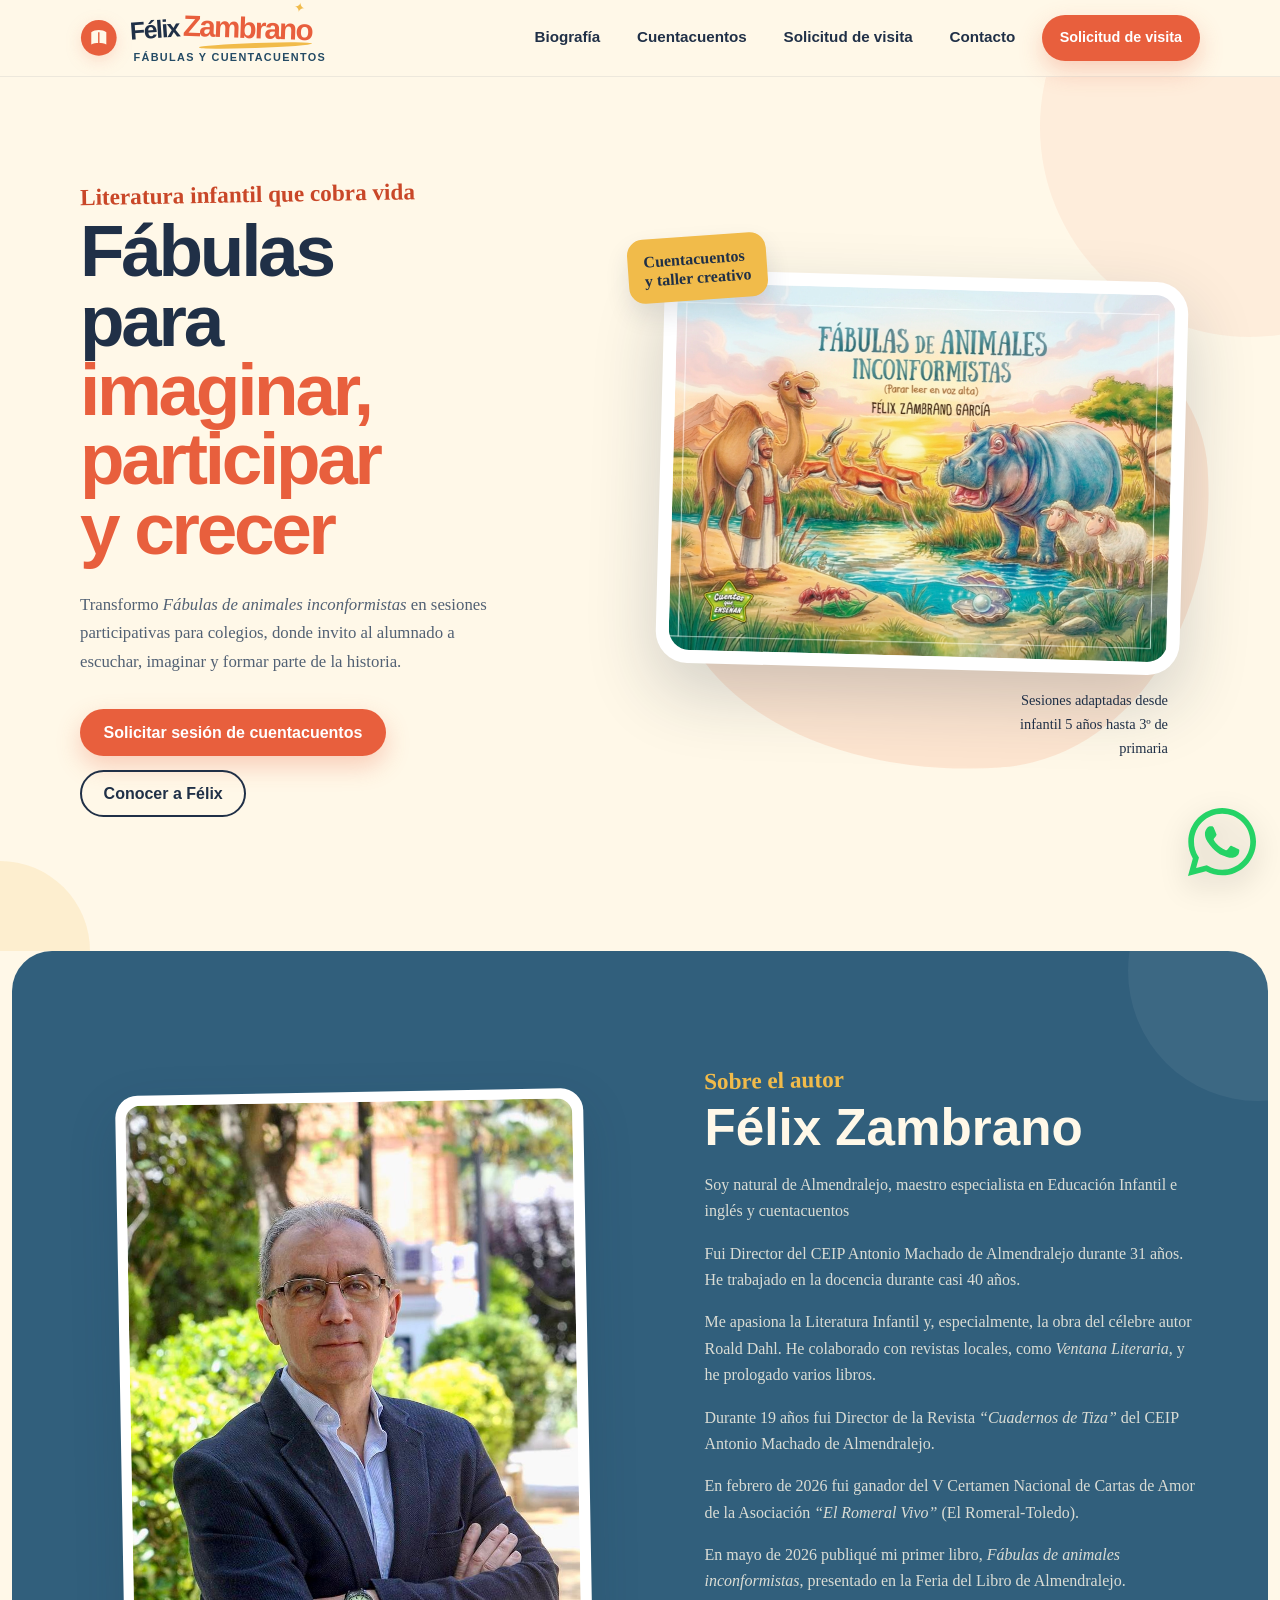
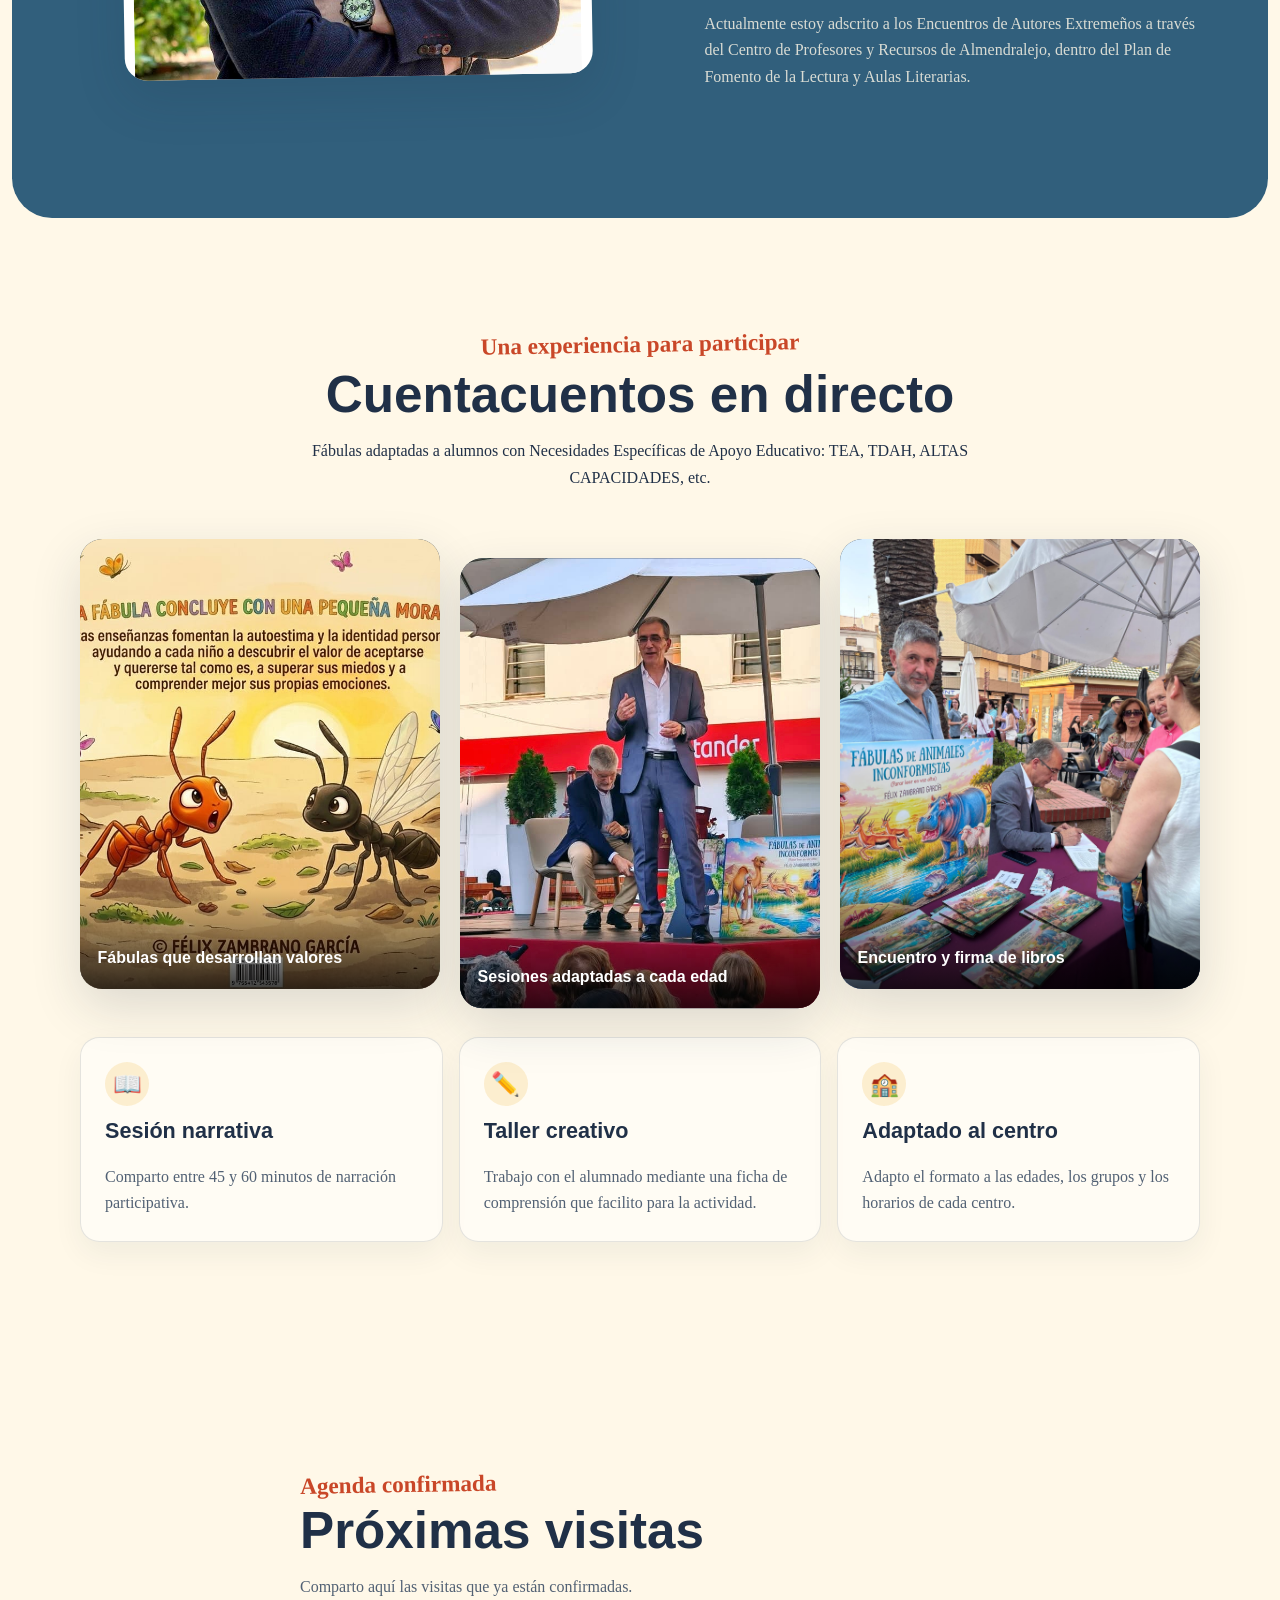
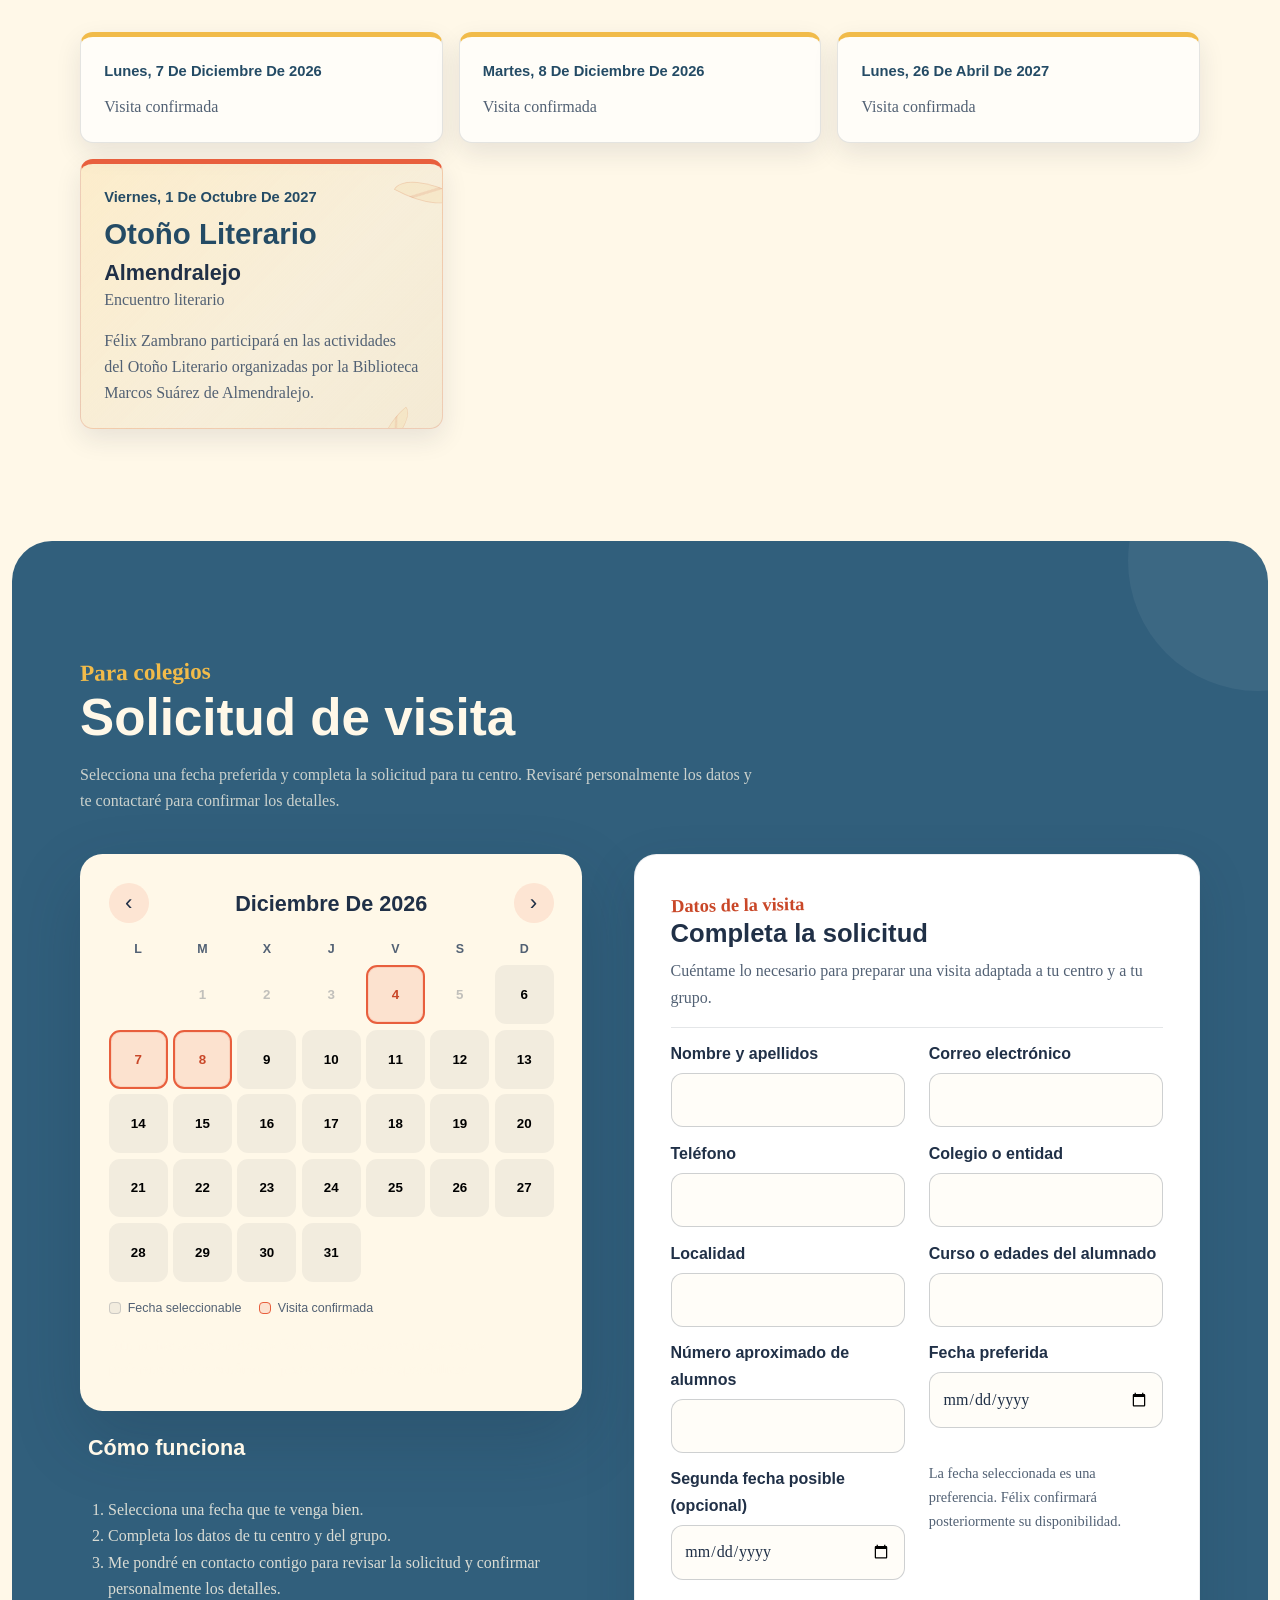
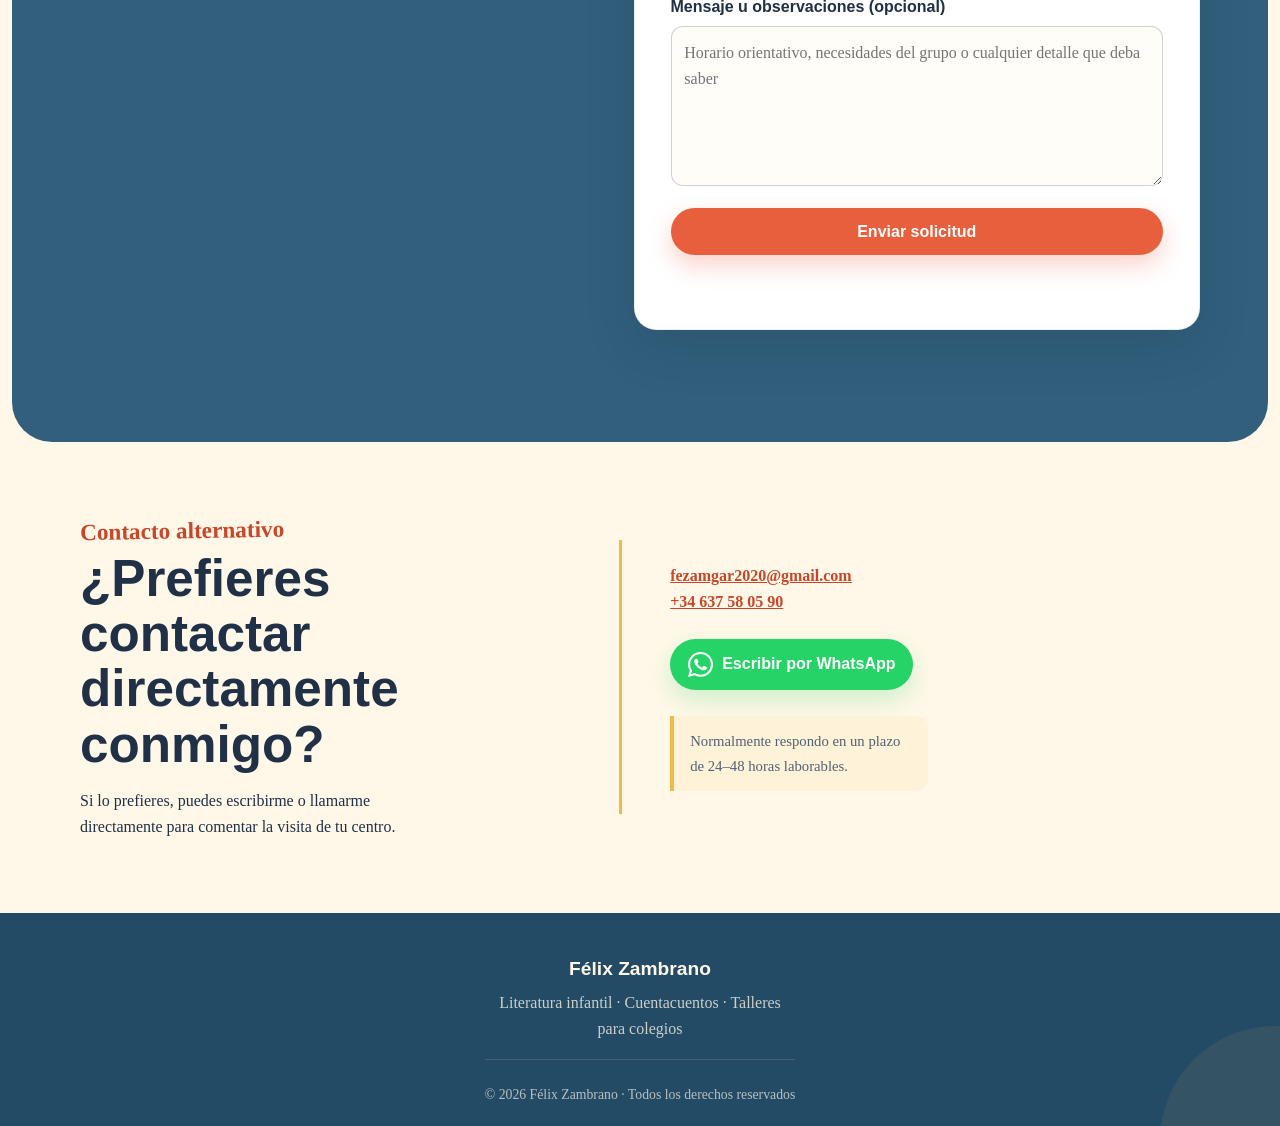
==== commit 0e0cb44d: "Add confirmed visits and upcoming events" ====
--- a/index.html
+++ b/index.html
@@ -160,6 +160,17 @@
       </div>
     </section>
 
+    <section class="section upcoming-section" id="proximas-visitas" hidden>
+      <div class="container">
+        <header class="section-heading upcoming-section__heading">
+          <p class="eyebrow">Agenda confirmada</p>
+          <h2>Próximas visitas</h2>
+          <p>Comparto aquí las visitas que ya están confirmadas.</p>
+        </header>
+        <div class="upcoming-visits" id="upcomingVisits"></div>
+      </div>
+    </section>
+
     <section class="section section--blue" id="calendario">
       <div class="container">
         <header class="calendar-intro">
@@ -176,6 +187,10 @@
                 <button id="nextMonth" type="button" aria-label="Mostrar mes siguiente">›</button>
               </div>
               <div class="calendar-grid" id="calendarGrid"></div>
+              <ul class="calendar-legend" aria-label="Leyenda del calendario">
+                <li><span class="calendar-legend__swatch calendar-legend__swatch--available" aria-hidden="true"></span>Fecha seleccionable</li>
+                <li><span class="calendar-legend__swatch calendar-legend__swatch--confirmed" aria-hidden="true"></span>Visita confirmada</li>
+              </ul>
               <p class="calendar-status" id="calendarStatus" role="status" aria-live="polite">La fecha seleccionada es una preferencia. Félix confirmará posteriormente su disponibilidad.</p>
             </div>
             <aside class="booking-info">
--- a/assets/css/styles.css
+++ b/assets/css/styles.css
@@ -1894,3 +1894,209 @@
     transform: none;
   }
 }
+
+/* Confirmed visits and public agenda */
+.calendar-legend {
+  display: flex;
+  flex-wrap: wrap;
+  gap: .6rem 1.1rem;
+  margin: 1rem 0 0;
+  padding: 0;
+  color: var(--ink-soft);
+  font-family: "Trebuchet MS", Arial, sans-serif;
+  font-size: .78rem;
+  list-style: none;
+}
+
+.calendar-legend li {
+  display: inline-flex;
+  align-items: center;
+  gap: .4rem;
+}
+
+.calendar-legend__swatch {
+  width: .78rem;
+  height: .78rem;
+  flex: 0 0 auto;
+  border: 1px solid transparent;
+  border-radius: .25rem;
+}
+
+.calendar-legend__swatch--available {
+  border-color: rgba(32, 48, 71, .18);
+  background: rgba(32, 48, 71, .06);
+}
+
+.calendar-legend__swatch--confirmed {
+  border-color: var(--coral);
+  background: rgba(232, 95, 61, .14);
+}
+
+.calendar-card .calendar-day.is-confirmed {
+  border-color: var(--coral);
+  background: rgba(232, 95, 61, .14);
+  color: var(--coral-dark);
+  cursor: not-allowed;
+  opacity: 1;
+  box-shadow: inset 0 0 0 1px rgba(232, 95, 61, .12);
+  font-weight: 800;
+}
+
+.upcoming-section[hidden] {
+  display: none;
+}
+
+.upcoming-section__heading {
+  max-width: 680px;
+  margin-bottom: 2rem;
+  text-align: left;
+}
+
+.upcoming-section__heading > p:last-child {
+  max-width: 50ch;
+  margin-bottom: 0;
+  color: var(--ink-soft);
+}
+
+.upcoming-visits {
+  display: grid;
+  grid-template-columns: repeat(3, minmax(0, 1fr));
+  gap: 1rem;
+}
+
+.upcoming-card {
+  min-width: 0;
+  padding: 1.35rem 1.45rem;
+  border: 1px solid rgba(32, 48, 71, .12);
+  border-top: .35rem solid var(--gold);
+  border-radius: var(--radius-sm);
+  background: #fffdf8;
+  box-shadow: var(--shadow-sm);
+}
+
+.upcoming-card--featured {
+  position: relative;
+  overflow: hidden;
+  border-color: rgba(201, 71, 40, .2);
+  border-top-color: var(--coral);
+  background:
+    linear-gradient(135deg, rgba(241, 187, 74, .18), rgba(244, 234, 212, .72) 58%, var(--cream-2));
+}
+
+.upcoming-card--featured::before,
+.upcoming-card--featured::after {
+  content: "";
+  position: absolute;
+  width: 3.6rem;
+  height: 1.45rem;
+  border: 1px solid rgba(201, 71, 40, .14);
+  border-radius: 100% 0 100% 0;
+  background:
+    linear-gradient(135deg, transparent 47%, rgba(201, 71, 40, .12) 48%, rgba(201, 71, 40, .12) 52%, transparent 53%),
+    rgba(241, 187, 74, .1);
+  pointer-events: none;
+}
+
+.upcoming-card--featured::before {
+  top: 1rem;
+  right: -.85rem;
+  transform: rotate(28deg);
+}
+
+.upcoming-card--featured::after {
+  right: 1rem;
+  bottom: -.75rem;
+  transform: rotate(-42deg) scale(.72);
+}
+
+.upcoming-card--featured > * {
+  position: relative;
+  z-index: 1;
+}
+
+.upcoming-card__date + .upcoming-card__type {
+  margin-top: .65rem;
+}
+
+.upcoming-card__title {
+  margin: .55rem 0 .7rem;
+  color: var(--blue-dark);
+  font-size: clamp(1.5rem, 2.3vw, 2rem);
+}
+
+.upcoming-card__description {
+  margin: .9rem 0 0;
+  color: var(--ink-soft);
+}
+
+.event-logos {
+  display: none;
+  align-items: center;
+  justify-content: flex-end;
+  gap: .65rem;
+  margin-top: 1.15rem;
+}
+
+.event-logos:has(.event-logo:not([hidden])) {
+  display: flex;
+}
+
+.event-logo {
+  display: block;
+  width: 5.5rem;
+  height: 2.4rem;
+  flex: 0 1 5.5rem;
+  object-fit: contain;
+  object-position: center;
+}
+
+.event-logo[hidden] {
+  display: none;
+}
+
+.upcoming-card__date {
+  display: block;
+  color: var(--blue-dark);
+  font-family: "Trebuchet MS", Arial, sans-serif;
+  font-size: .92rem;
+  font-weight: 800;
+  text-transform: capitalize;
+}
+
+.upcoming-card__city {
+  margin: .65rem 0 .15rem;
+  font-size: 1.35rem;
+}
+
+.upcoming-card__type {
+  margin: 0;
+  color: var(--ink-soft);
+}
+
+@media (max-width: 900px) {
+  .upcoming-visits {
+    grid-template-columns: repeat(2, minmax(0, 1fr));
+  }
+}
+
+@media (max-width: 640px) {
+  .calendar-legend {
+    gap: .55rem .85rem;
+  }
+
+  .upcoming-section {
+    padding: 3.75rem 0;
+  }
+
+  .upcoming-section__heading {
+    margin-bottom: 1.75rem;
+  }
+
+  .upcoming-visits {
+    grid-template-columns: 1fr;
+  }
+
+  .upcoming-card {
+    padding: 1.15rem 1.2rem;
+  }
+}
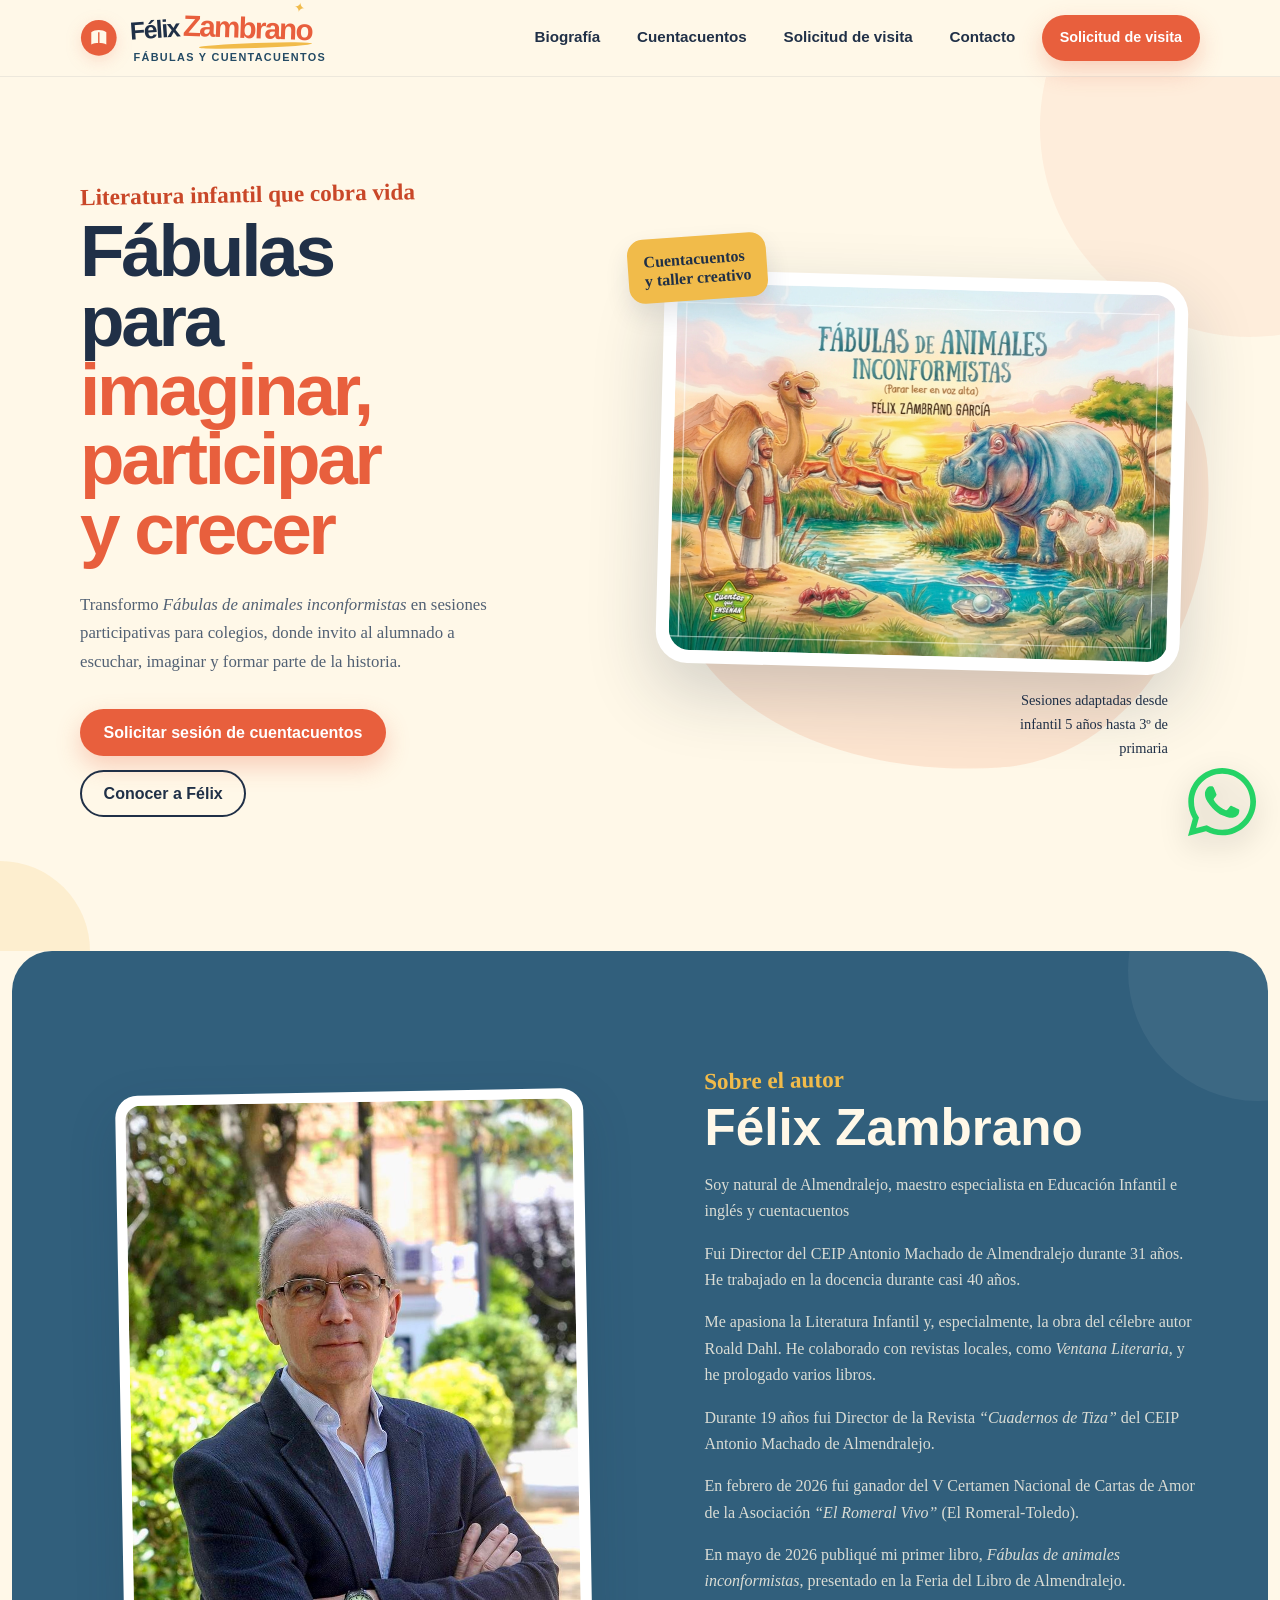
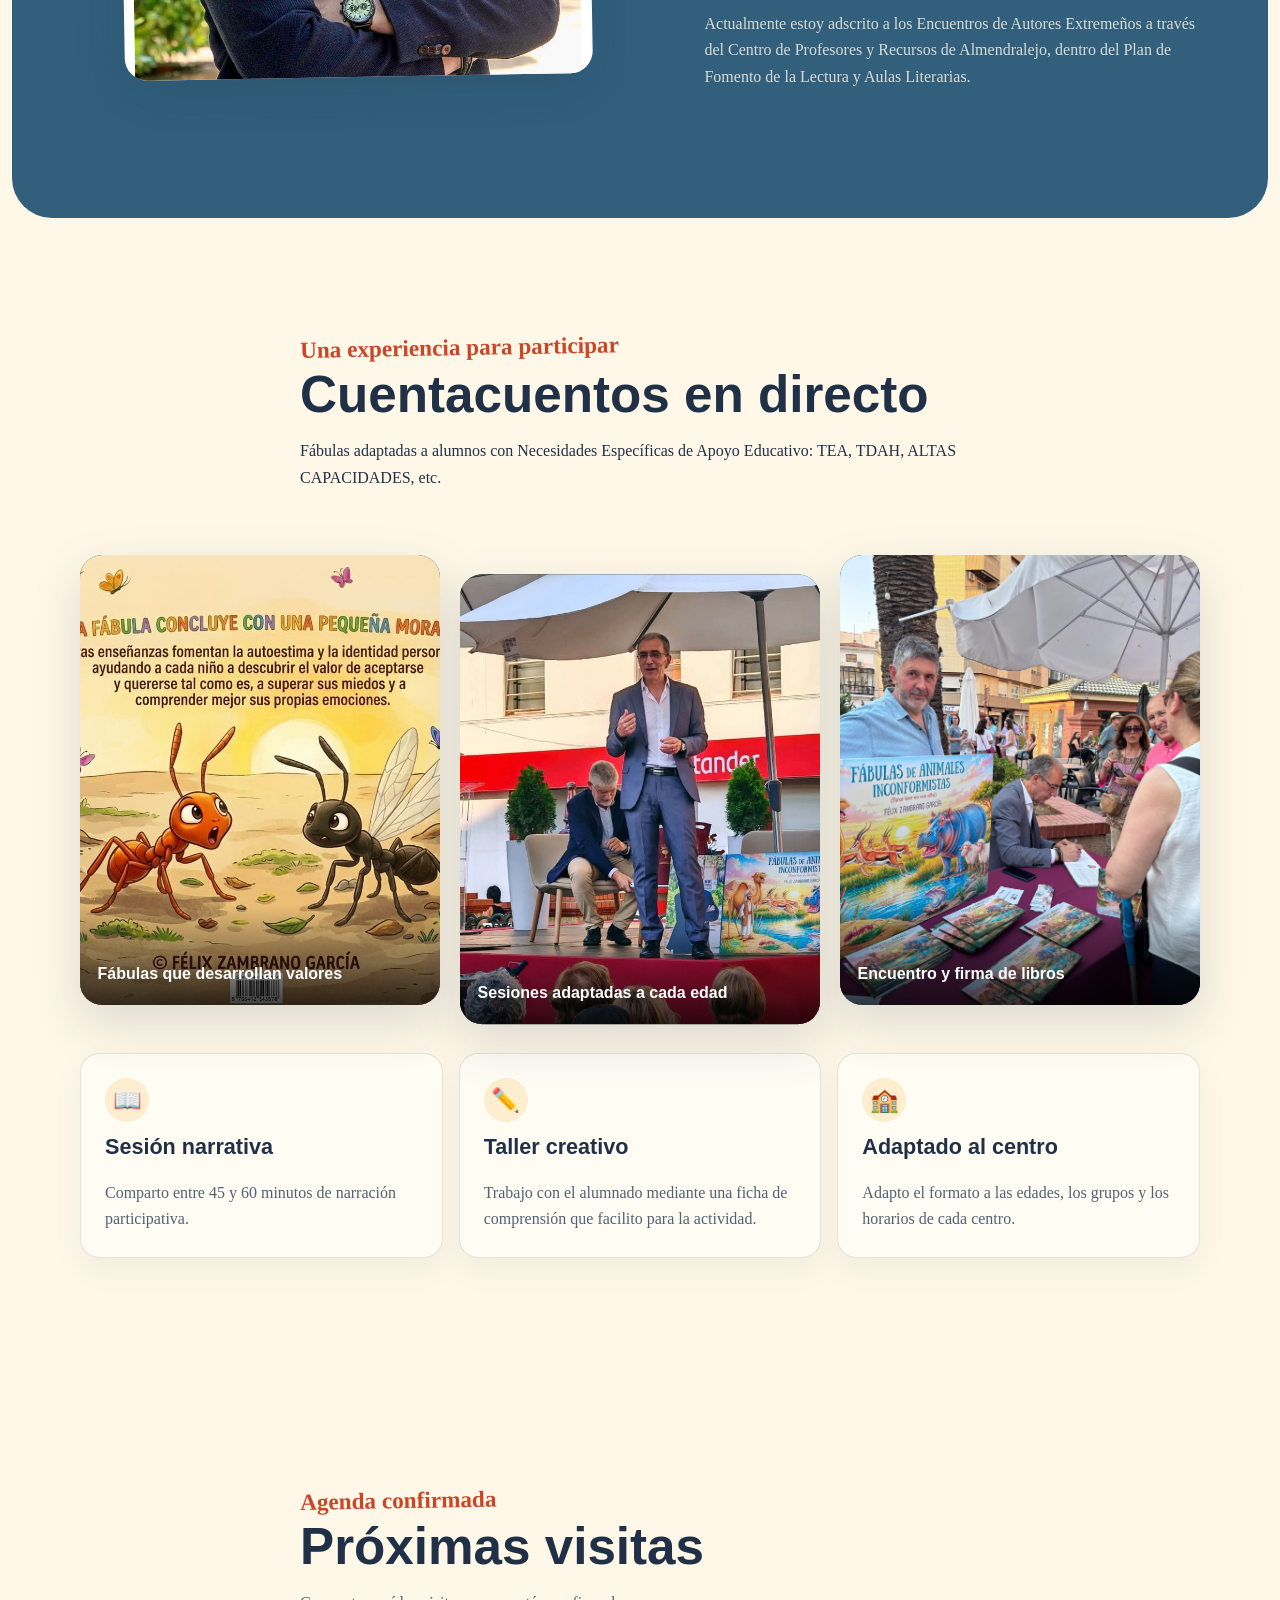
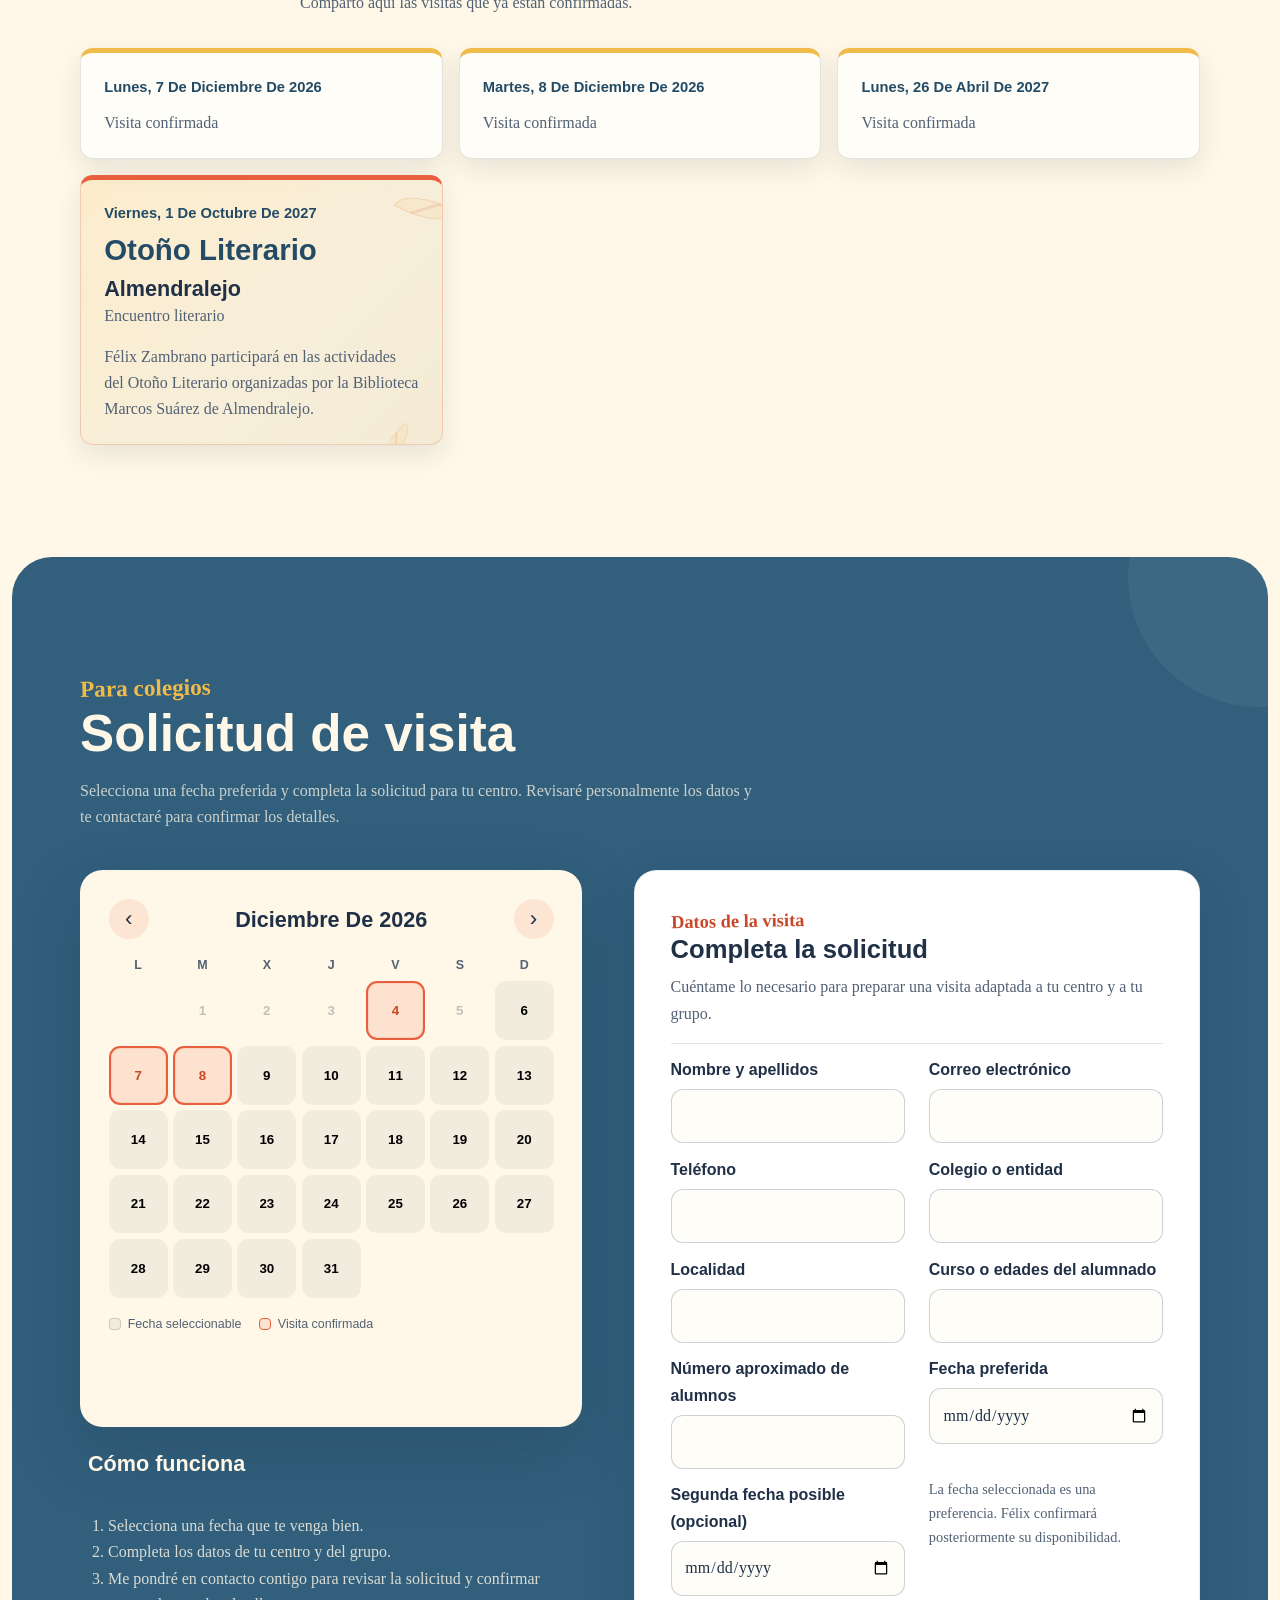
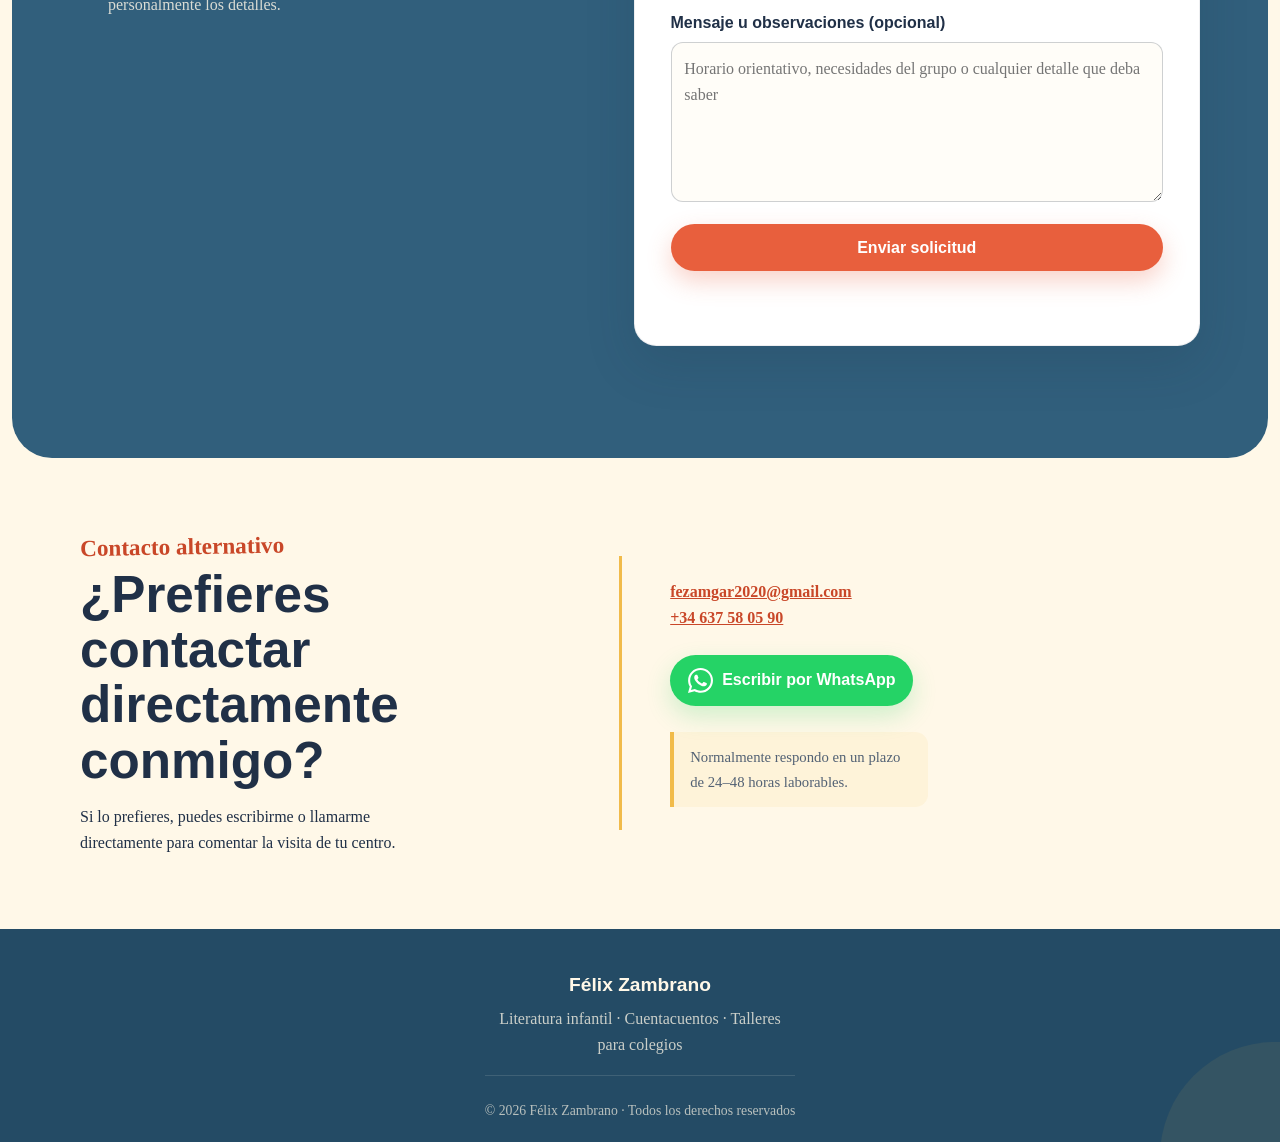
==== commit f3c7088a: "Integrate NEAE image and adjust WhatsApp position" ====
--- a/index.html
+++ b/index.html
@@ -123,12 +123,17 @@
 
     <section class="section" id="cuentacuentos">
       <div class="container">
+        <div class="cuentacuentos-intro">
         <header class="section-heading">
           <p class="eyebrow">Una experiencia para participar</p>
           <h2>Cuentacuentos en directo</h2>
 <p>
   Fábulas adaptadas a alumnos con Necesidades Específicas de Apoyo Educativo: TEA, TDAH, ALTAS CAPACIDADES, etc.
 </p>        </header>
+          <figure class="neae-visual" hidden>
+            <img src="assets/images/NEAElogo.png" alt="NEAE">
+          </figure>
+        </div>
         <div class="gallery">
           <figure class="gallery-card"><img src="assets/images/FalubasContraportada.jpeg"
               alt="Ilustración de la contraportada del libro" width="600" height="750" loading="lazy">
--- a/assets/css/styles.css
+++ b/assets/css/styles.css
@@ -635,6 +635,41 @@
     margin: 0 auto 3rem
 }
 
+.cuentacuentos-intro {
+    display: flex;
+    align-items: flex-start;
+    justify-content: center;
+    gap: clamp(1.5rem, 4vw, 3rem);
+    margin-bottom: 3rem
+}
+
+.cuentacuentos-intro .section-heading {
+    flex: 1 1 0;
+    min-width: 0;
+    max-width: 680px;
+    margin: 0;
+    text-align: left
+}
+
+.neae-visual {
+    flex: 0 1 15rem;
+    width: min(100%, 15rem);
+    max-width: 100%;
+    margin: 0
+}
+
+.neae-visual[hidden] {
+    display: none
+}
+
+.neae-visual img {
+    display: block;
+    width: 100%;
+    height: auto;
+    object-fit: contain;
+    object-position: center top
+}
+
 .gallery {
     display: grid;
     grid-template-columns: repeat(3, 1fr);
@@ -1432,6 +1467,19 @@
 
   .service-grid {
     grid-template-columns: 1fr;
+  }
+
+  .cuentacuentos-intro {
+    flex-direction: column;
+  }
+
+  .cuentacuentos-intro .section-heading {
+    flex: none;
+    width: 100%;
+  }
+
+  .neae-visual {
+    align-self: center;
   }
 
 }
@@ -1571,7 +1619,7 @@
 .whatsapp-float {
   position: fixed;
   right: 24px;
-  bottom: 24px;
+  bottom: 64px;
   z-index: 9999;
 
   width: 68px;
@@ -1605,7 +1653,7 @@
 @media (max-width: 640px) {
   .whatsapp-float {
     right: 16px;
-    bottom: 16px;
+    bottom: 64px;
     width: 62px;
     height: 62px;
   }
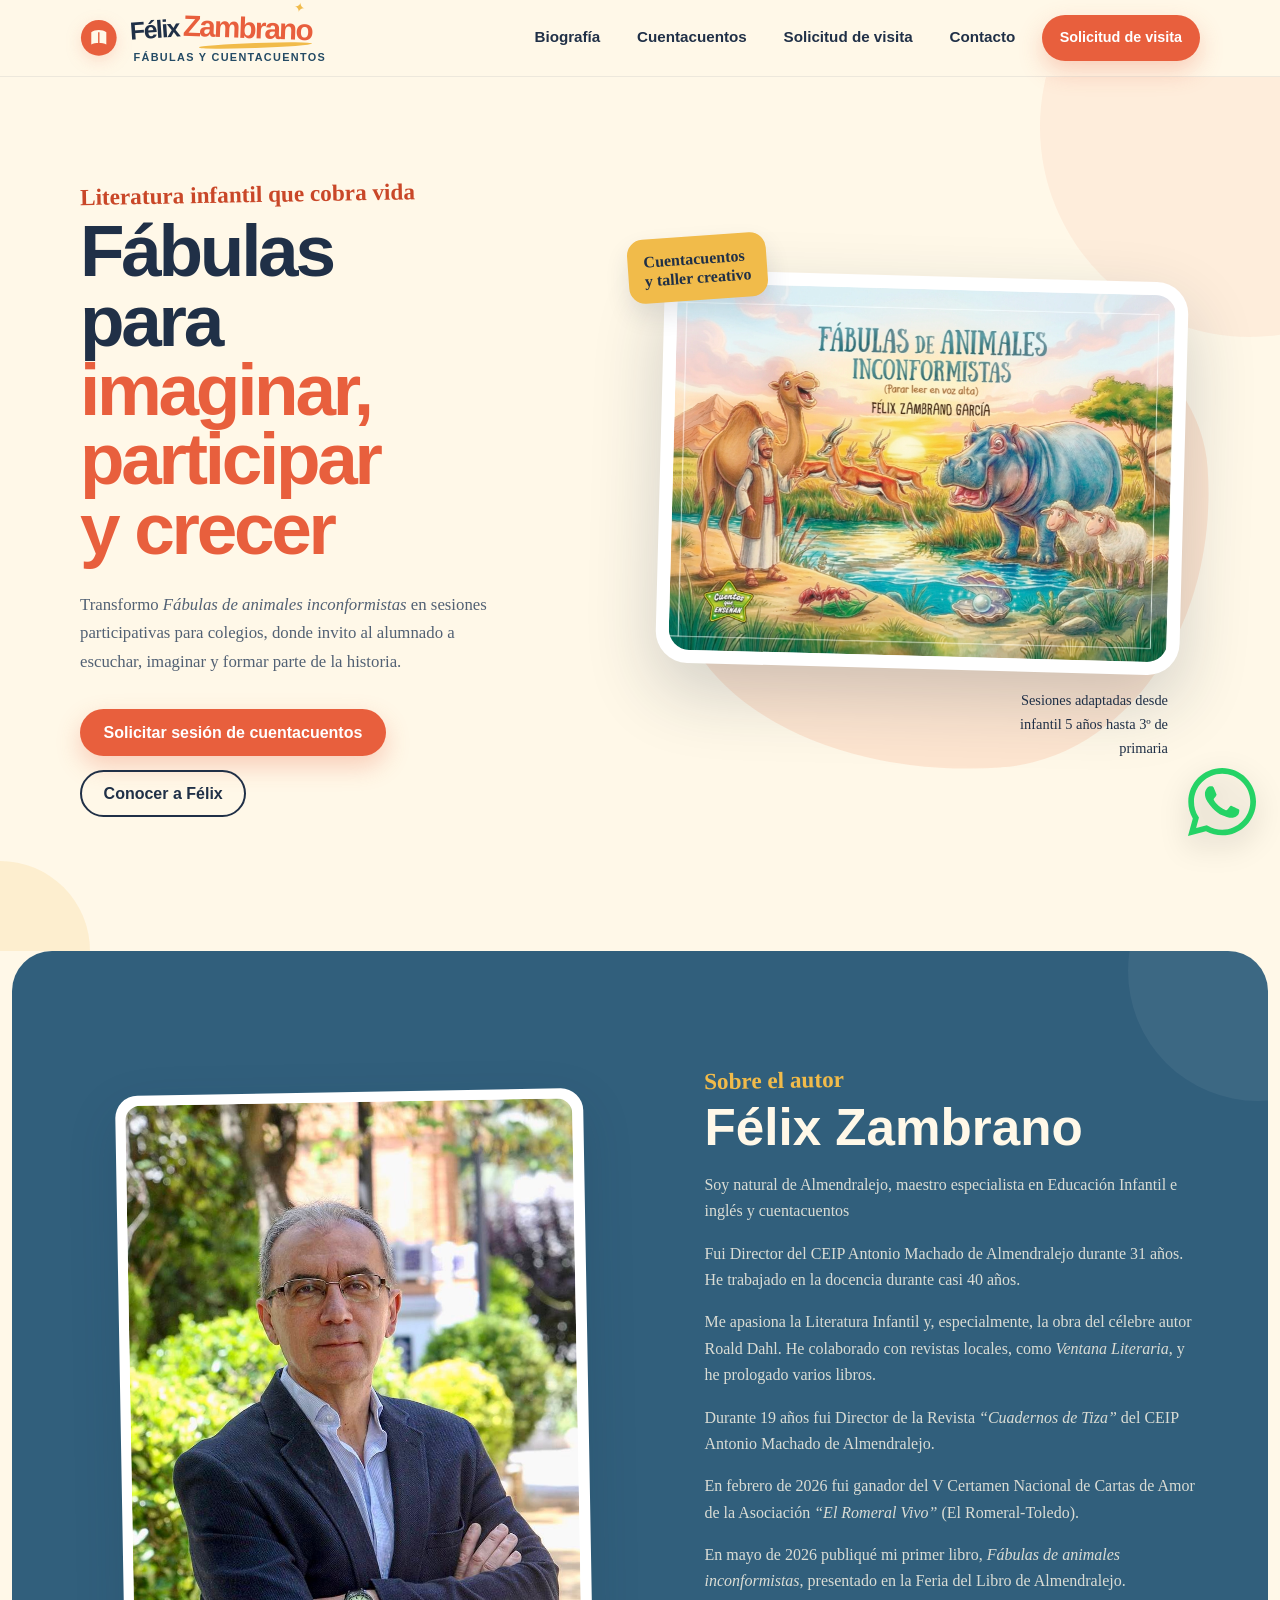
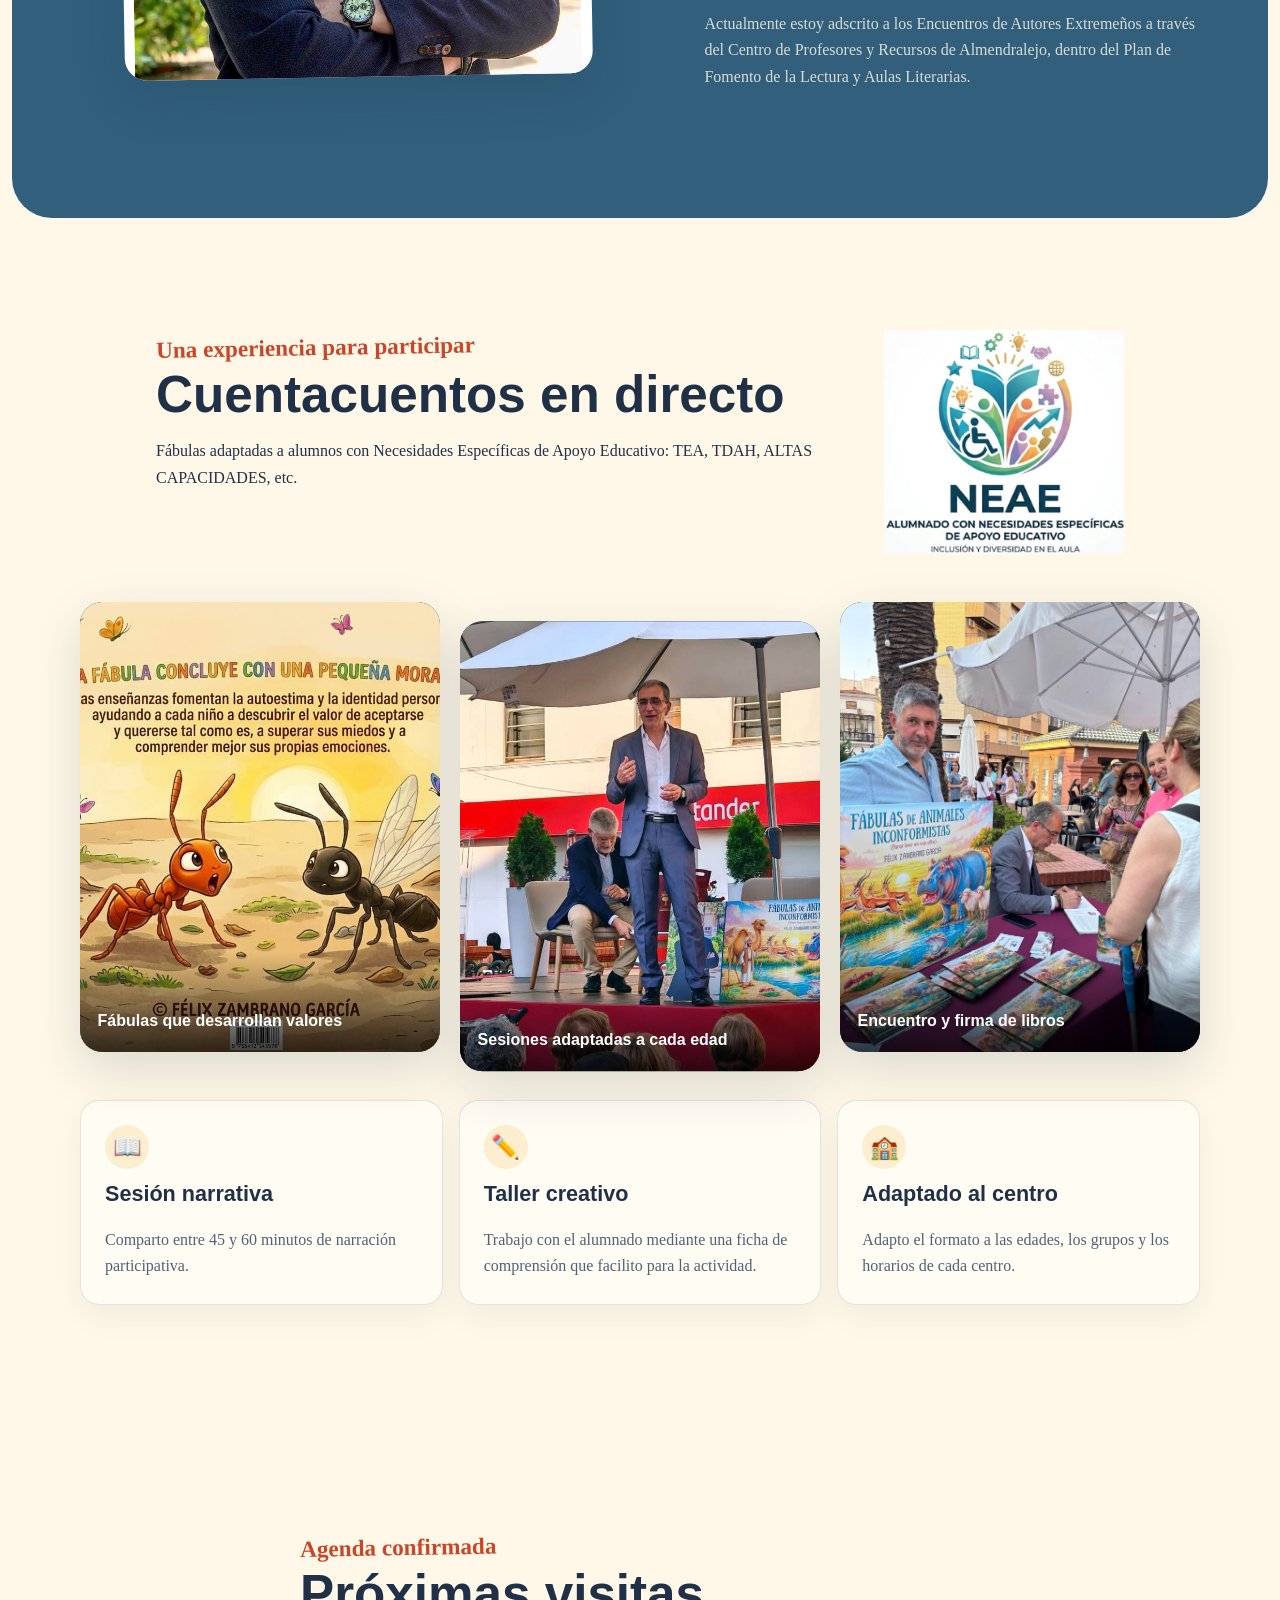
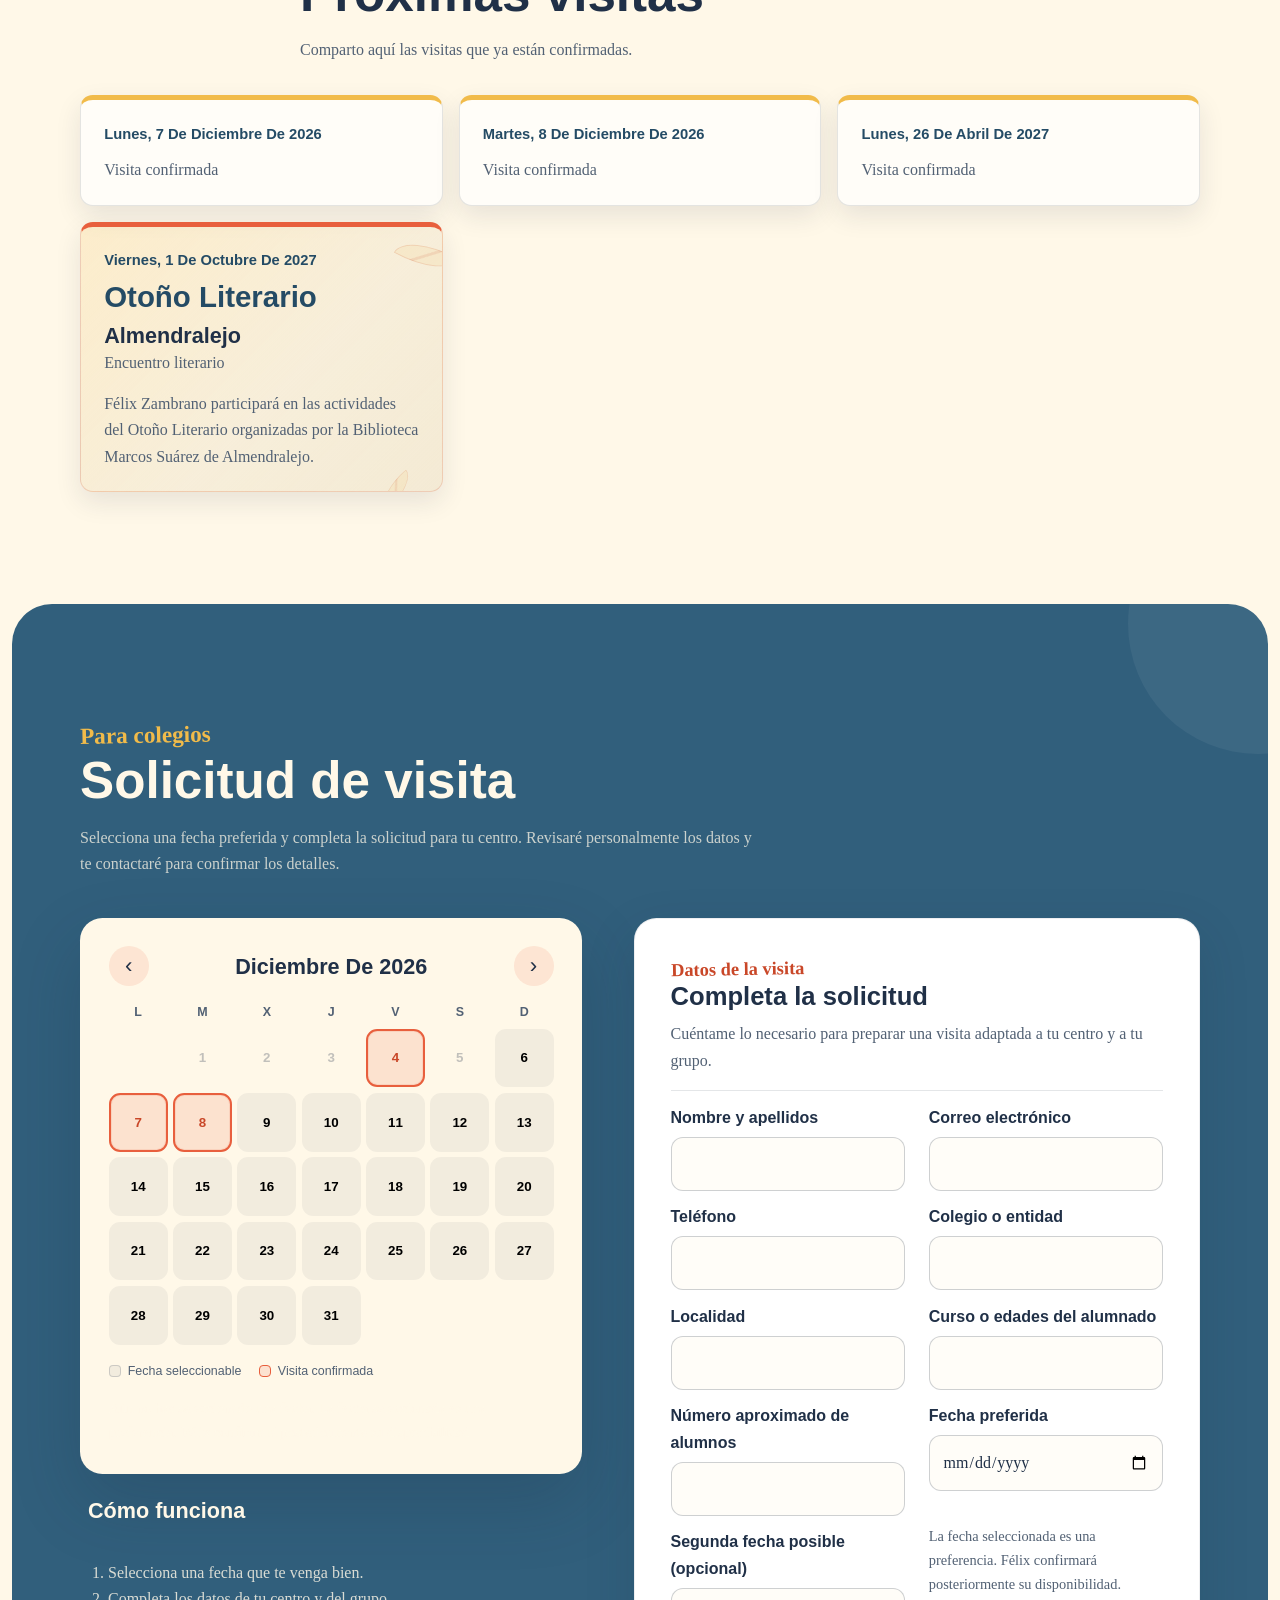
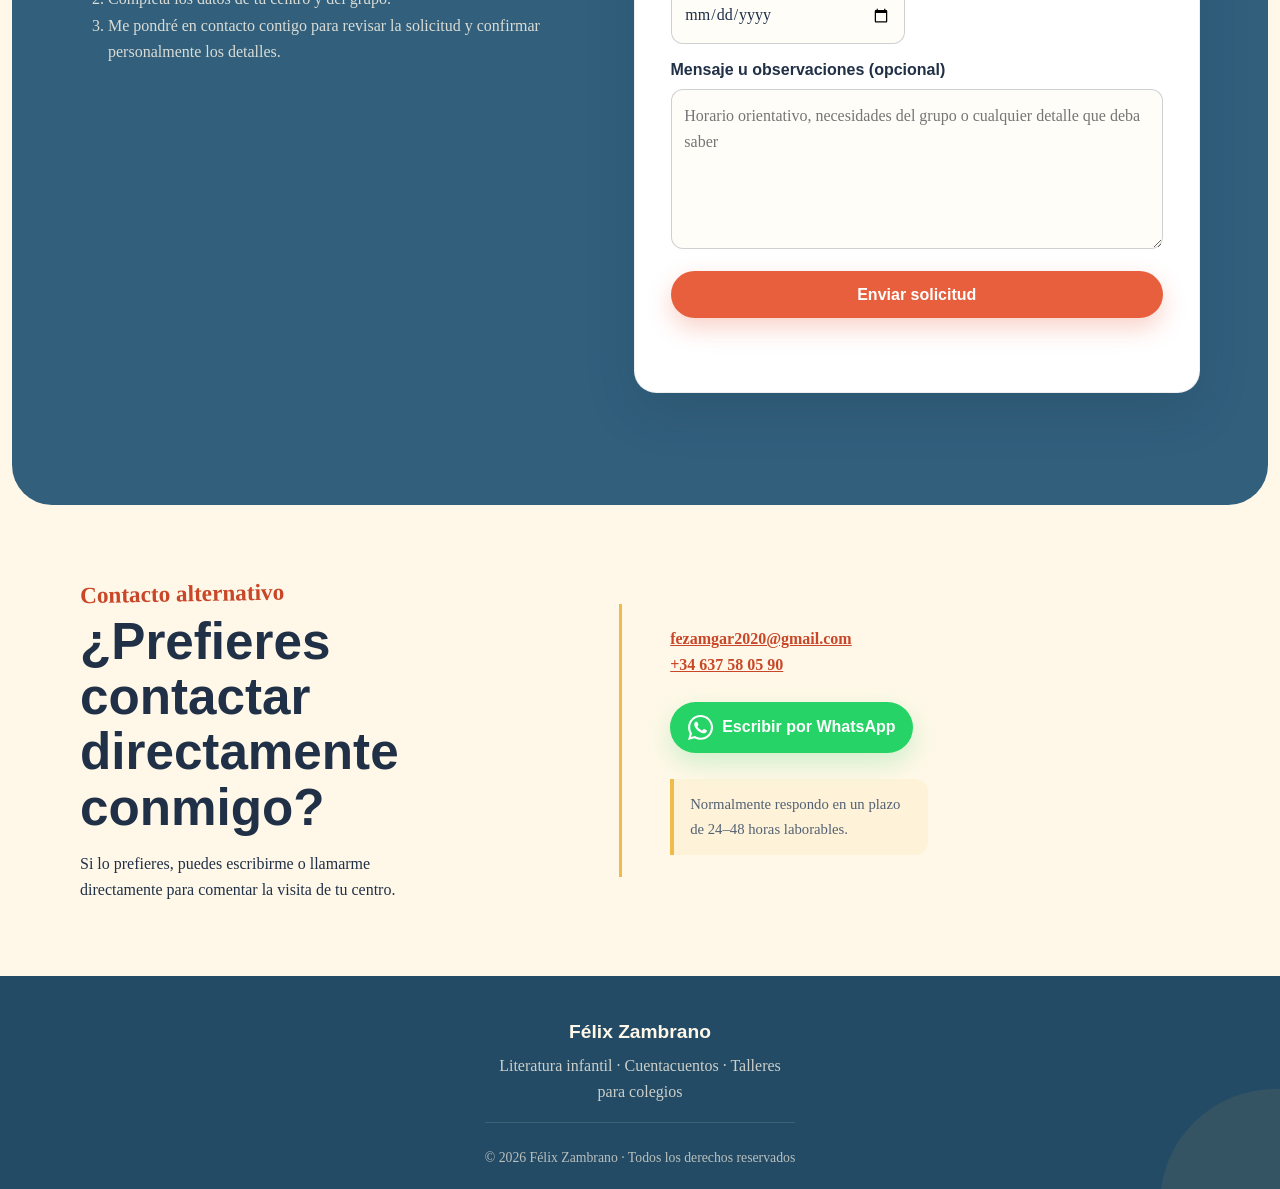
==== commit 9b878b8d: "Show NEAE visual by removing hidden attribute" ====
--- a/index.html
+++ b/index.html
@@ -130,7 +130,7 @@
 <p>
   Fábulas adaptadas a alumnos con Necesidades Específicas de Apoyo Educativo: TEA, TDAH, ALTAS CAPACIDADES, etc.
 </p>        </header>
-          <figure class="neae-visual" hidden>
+          <figure class="neae-visual">
             <img src="assets/images/NEAElogo.png" alt="NEAE">
           </figure>
         </div>
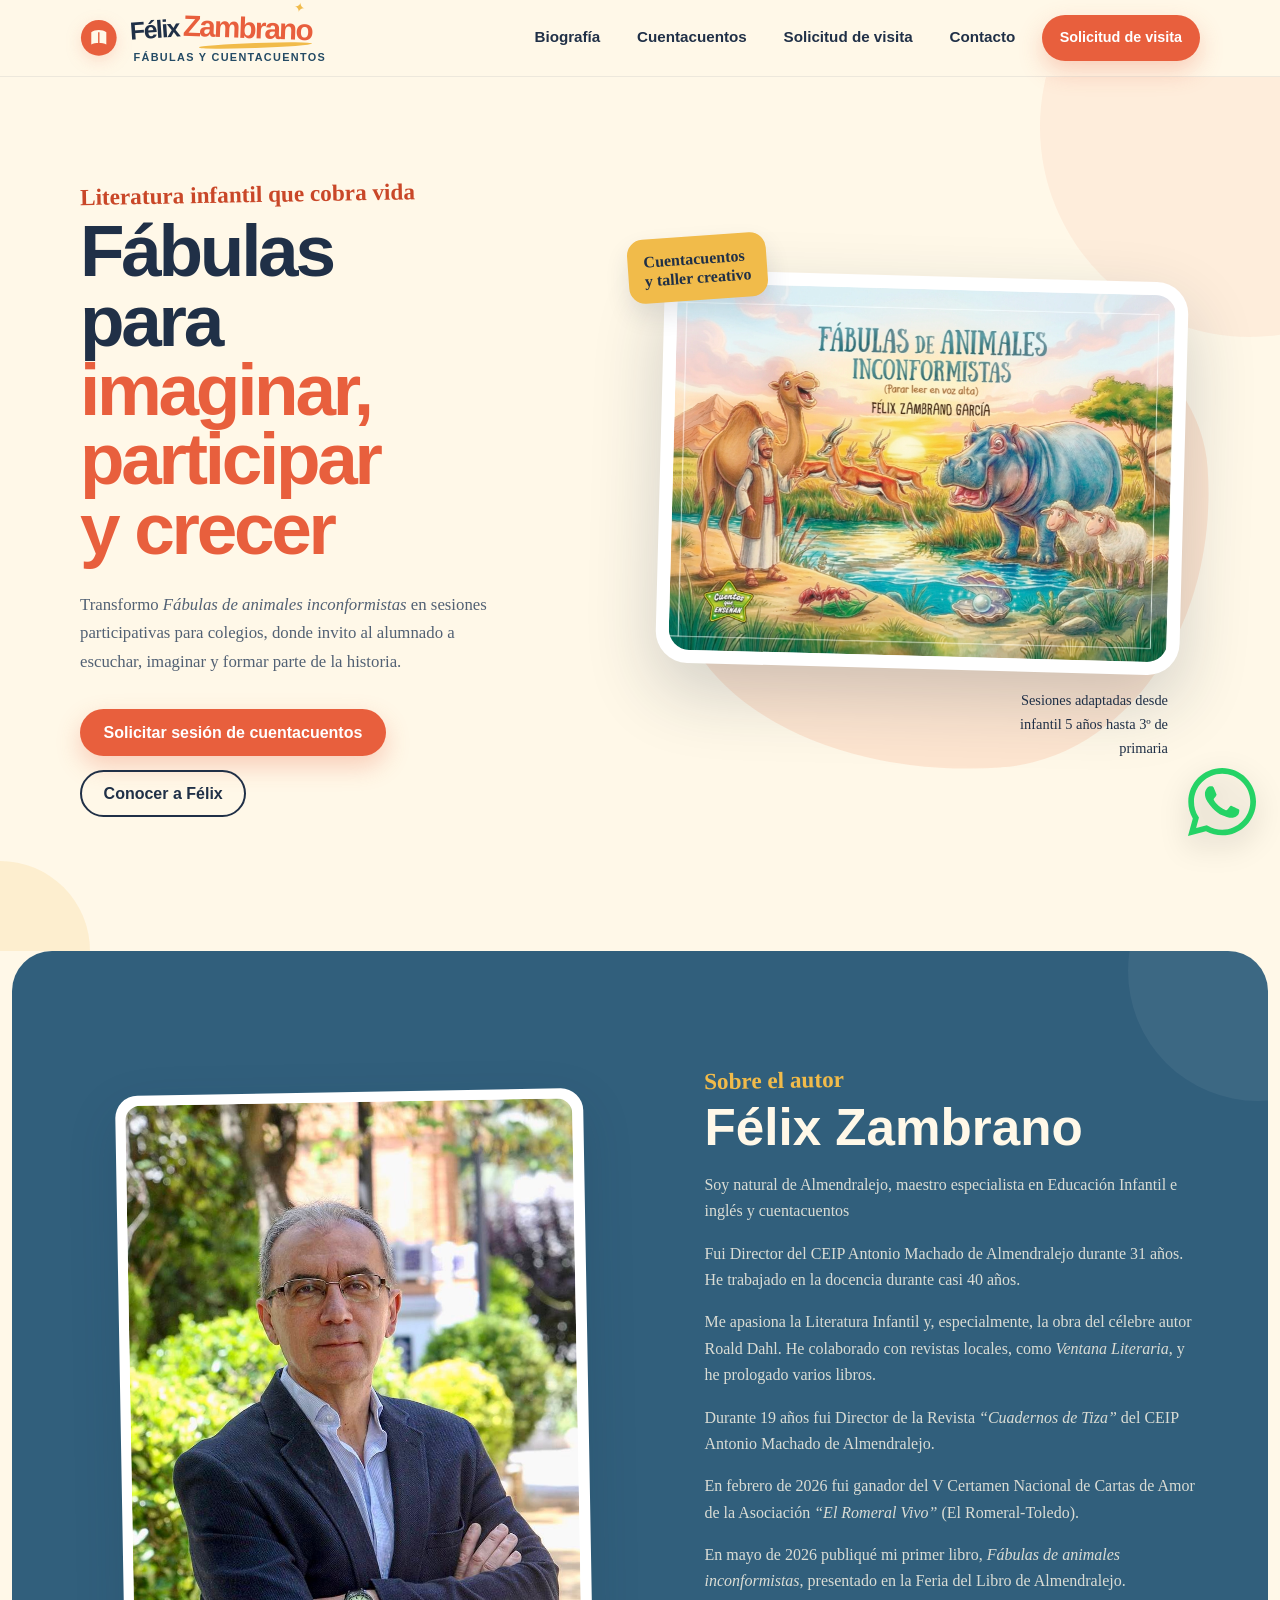
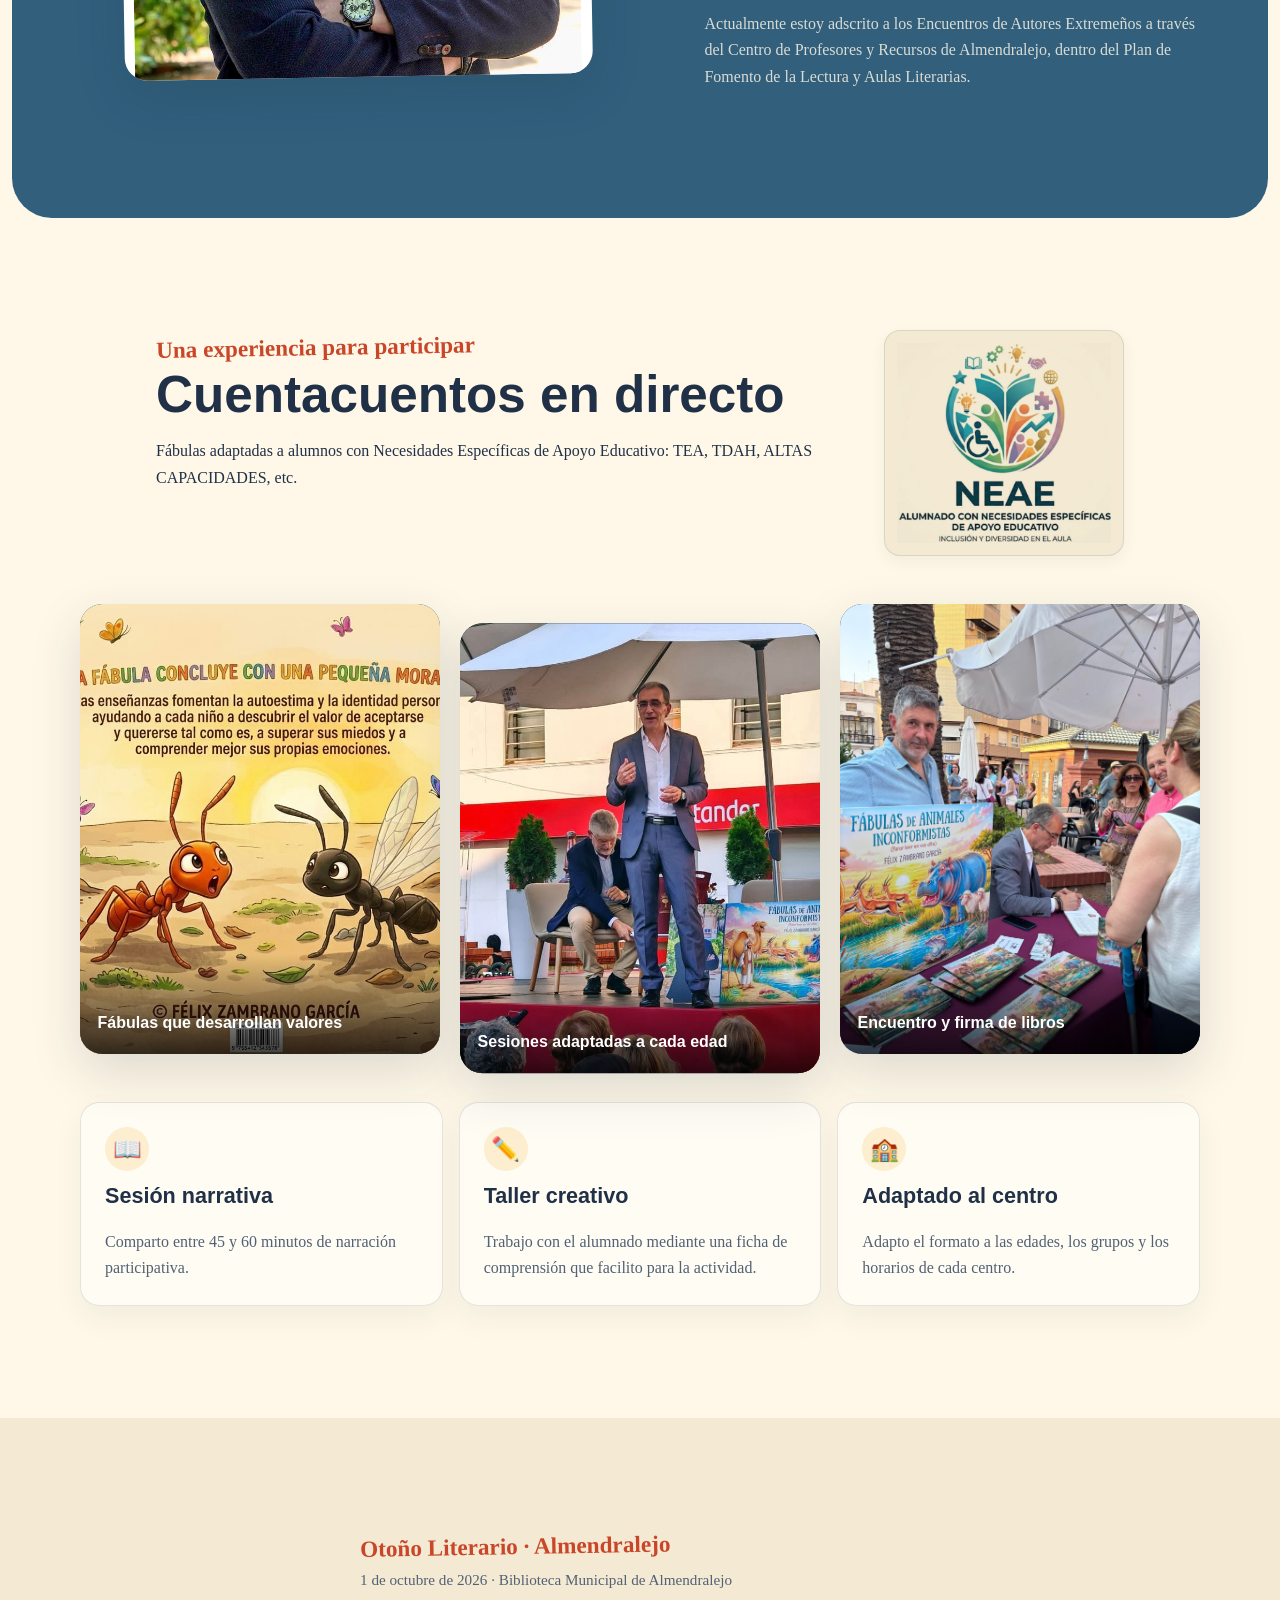
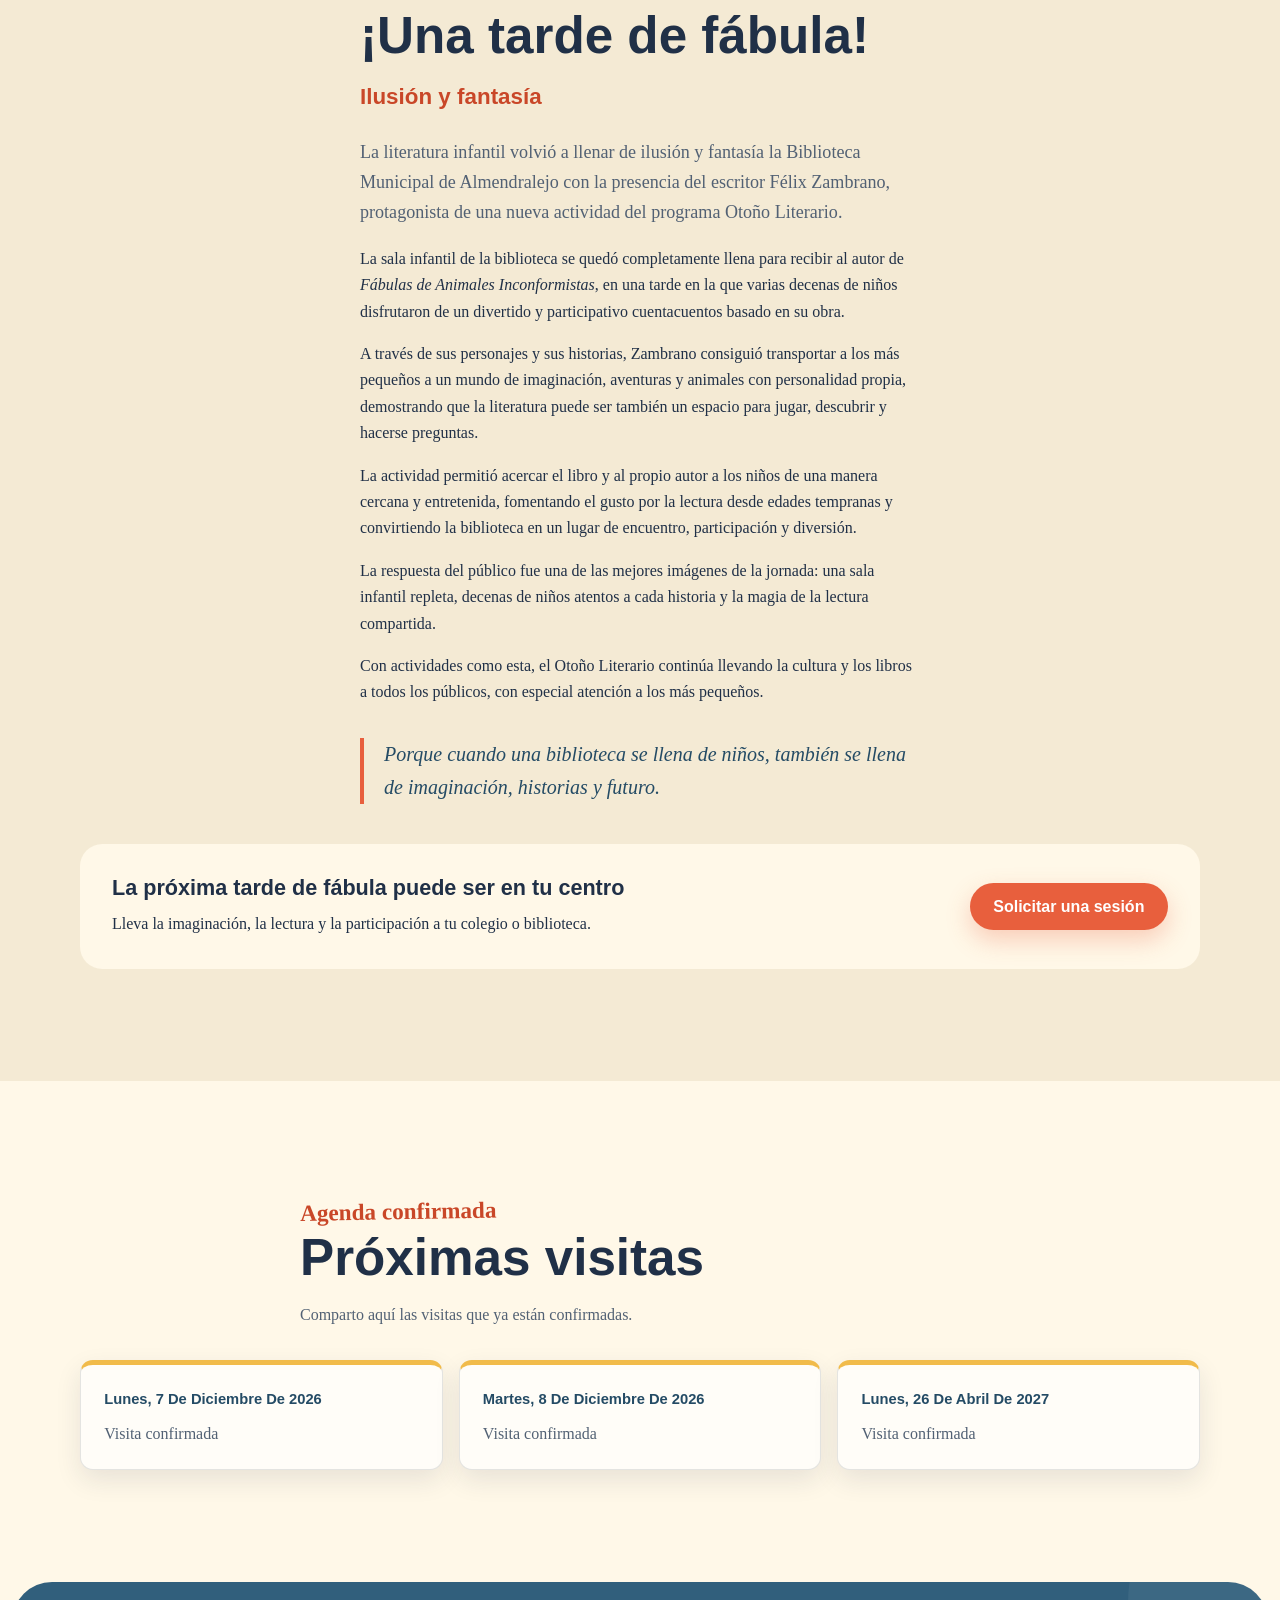
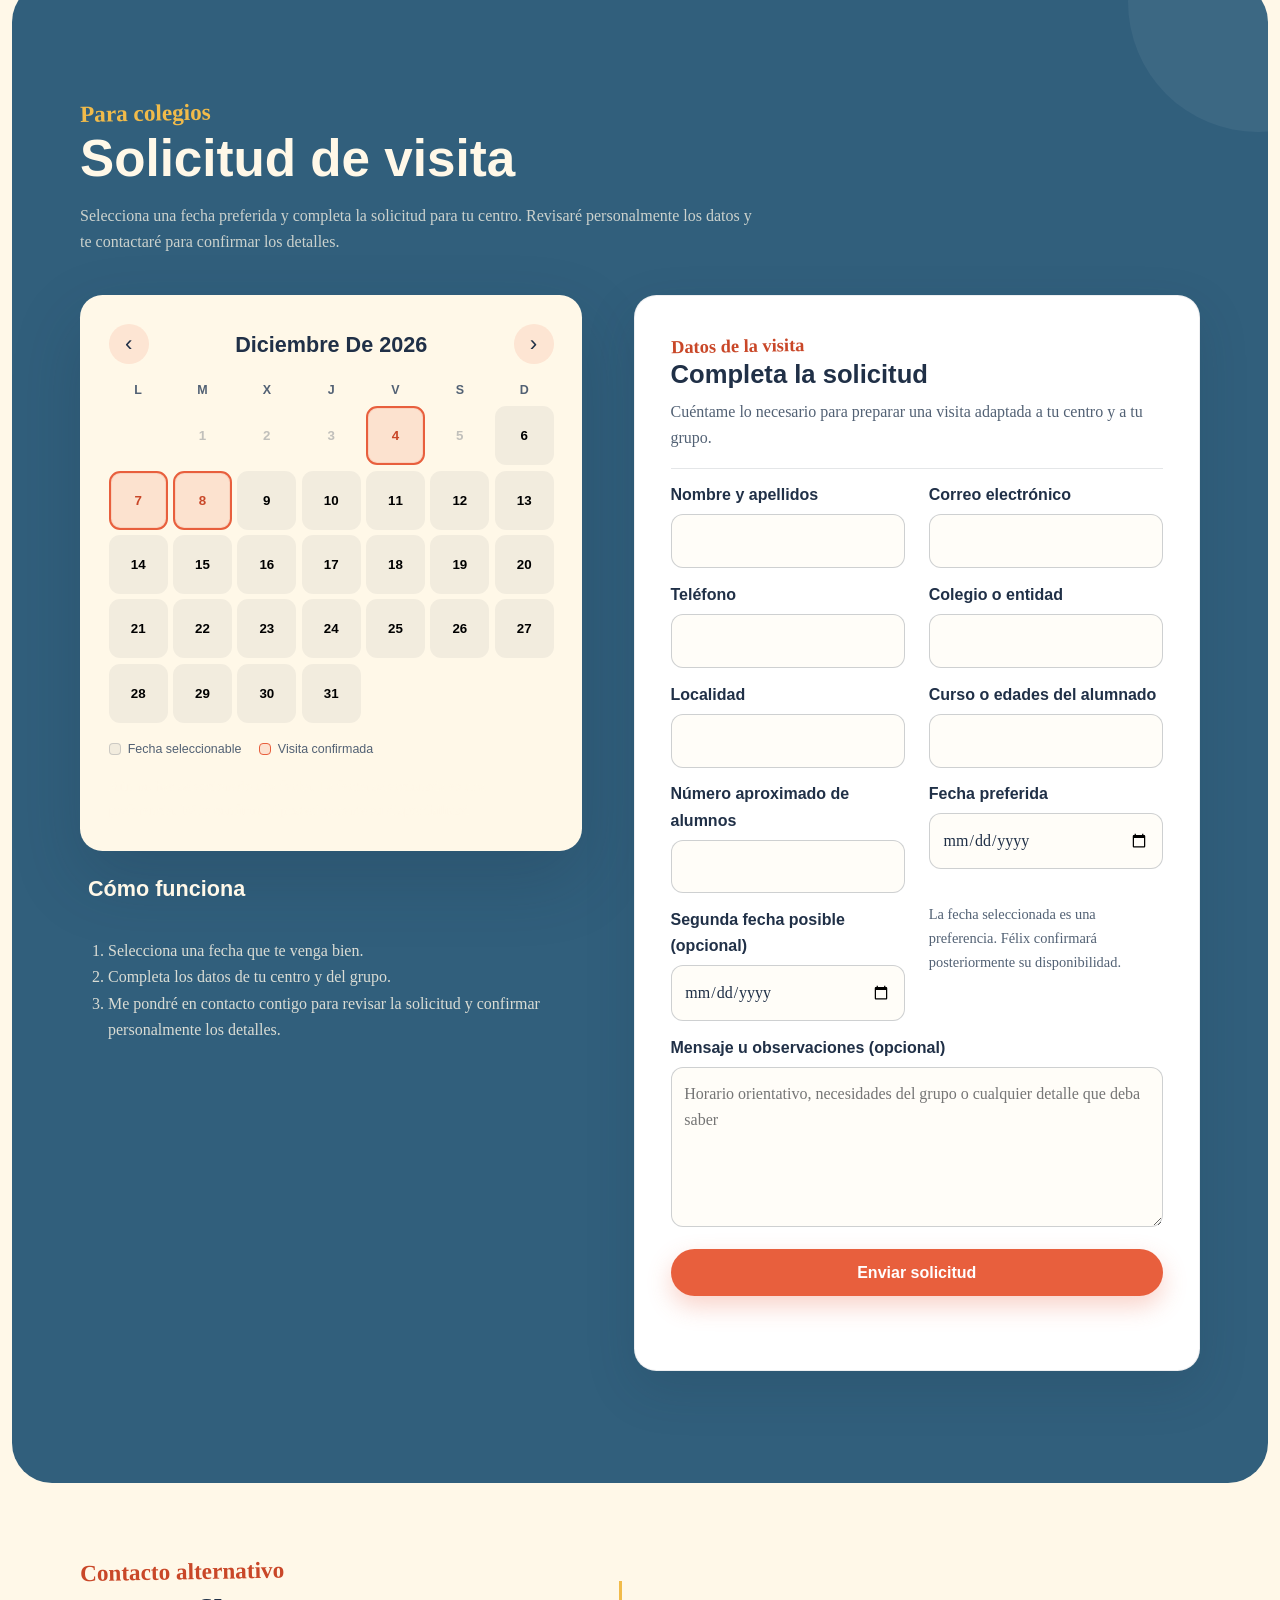
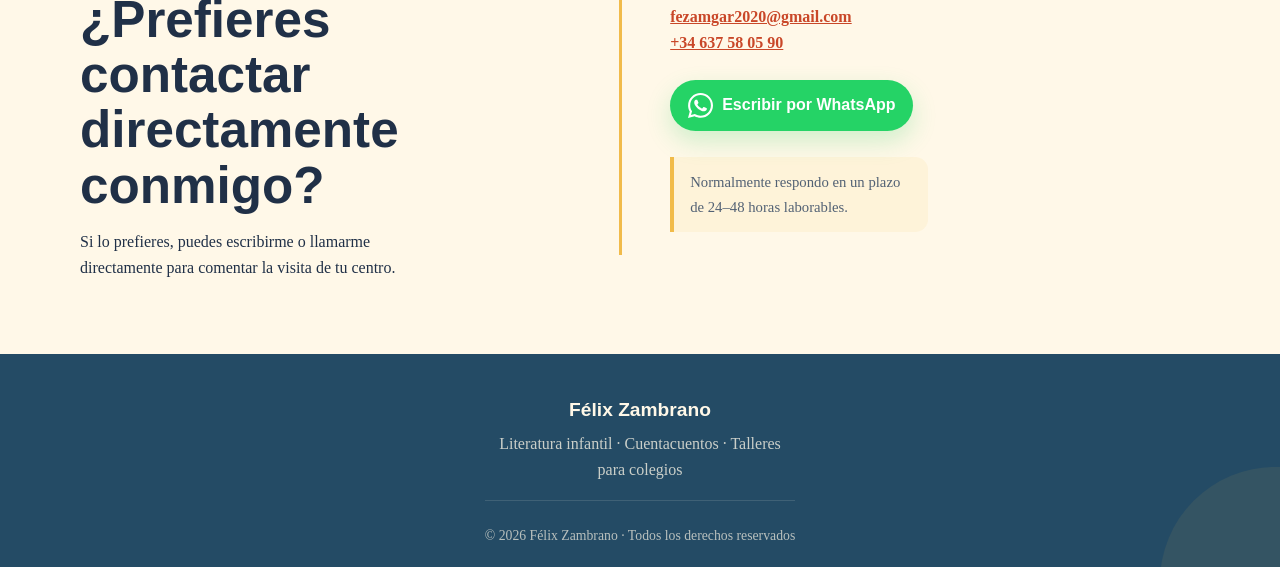
==== commit a58c4802: "Añadir crónica del Otoño Literario y corregir fecha del evento" ====
--- a/index.html
+++ b/index.html
@@ -163,6 +163,33 @@
           </article>
         </div>
       </div>
+    </section>
+
+    <section class="section event-story" id="otono-literario" aria-labelledby="event-story-title">
+      <article class="container event-story__article">
+        <header class="event-story__heading">
+          <p class="eyebrow">Otoño Literario · Almendralejo</p>
+          <p class="event-story__date"><time datetime="2026-10-01">1 de octubre de 2026</time> · Biblioteca Municipal de Almendralejo</p>
+          <h2 id="event-story-title">¡Una tarde de fábula!</h2>
+          <p class="event-story__subtitle">Ilusión y fantasía</p>
+          <p class="lead">La literatura infantil volvió a llenar de ilusión y fantasía la Biblioteca Municipal de Almendralejo con la presencia del escritor Félix Zambrano, protagonista de una nueva actividad del programa Otoño Literario.</p>
+        </header>
+        <div class="event-story__body">
+          <p>La sala infantil de la biblioteca se quedó completamente llena para recibir al autor de <cite>Fábulas de Animales Inconformistas</cite>, en una tarde en la que varias decenas de niños disfrutaron de un divertido y participativo cuentacuentos basado en su obra.</p>
+          <p>A través de sus personajes y sus historias, Zambrano consiguió transportar a los más pequeños a un mundo de imaginación, aventuras y animales con personalidad propia, demostrando que la literatura puede ser también un espacio para jugar, descubrir y hacerse preguntas.</p>
+          <p>La actividad permitió acercar el libro y al propio autor a los niños de una manera cercana y entretenida, fomentando el gusto por la lectura desde edades tempranas y convirtiendo la biblioteca en un lugar de encuentro, participación y diversión.</p>
+          <p>La respuesta del público fue una de las mejores imágenes de la jornada: una sala infantil repleta, decenas de niños atentos a cada historia y la magia de la lectura compartida.</p>
+          <p>Con actividades como esta, el Otoño Literario continúa llevando la cultura y los libros a todos los públicos, con especial atención a los más pequeños.</p>
+          <p class="event-story__closing">Porque cuando una biblioteca se llena de niños, también se llena de imaginación, historias y futuro.</p>
+        </div>
+        <aside class="event-story__invitation" aria-label="Solicitar un cuentacuentos">
+          <div>
+            <h3>La próxima tarde de fábula puede ser en tu centro</h3>
+            <p>Lleva la imaginación, la lectura y la participación a tu colegio o biblioteca.</p>
+          </div>
+          <a class="button button--primary" href="#calendario">Solicitar una sesión</a>
+        </aside>
+      </article>
     </section>
 
     <section class="section upcoming-section" id="proximas-visitas" hidden>
--- a/assets/css/styles.css
+++ b/assets/css/styles.css
@@ -655,7 +655,14 @@
     flex: 0 1 15rem;
     width: min(100%, 15rem);
     max-width: 100%;
-    margin: 0
+    margin: 0;
+    padding: .75rem;
+    overflow: hidden;
+    background: var(--cream-2);
+    border: 1px solid rgba(32, 48, 71, .12);
+    border-radius: 1rem;
+    box-shadow: 0 6px 16px rgba(32, 48, 71, .06);
+    isolation: isolate
 }
 
 .neae-visual[hidden] {
@@ -667,7 +674,8 @@
     width: 100%;
     height: auto;
     object-fit: contain;
-    object-position: center top
+    object-position: center top;
+    mix-blend-mode: multiply
 }
 
 .gallery {
@@ -2148,3 +2156,90 @@
     padding: 1.15rem 1.2rem;
   }
 }
+
+/* Mobile spacing polish */
+@media (max-width: 640px) {
+  .cuentacuentos-intro {
+    gap: 1.5rem;
+  }
+
+  .cuentacuentos-intro .section-heading > p:last-child {
+    margin-bottom: 0;
+  }
+
+  #biografia {
+    margin-bottom: .75rem;
+    padding-bottom: 4.5rem;
+  }
+
+  #cuentacuentos {
+    padding-top: 4.25rem;
+  }
+
+  .whatsapp-float {
+    bottom: 96px;
+  }
+}
+
+/* Crónica del Otoño Literario */
+.event-story {
+  background: var(--cream-2);
+}
+
+.event-story__heading,
+.event-story__body {
+  max-width: 70ch;
+  margin-inline: auto;
+}
+
+.event-story__date {
+  color: var(--ink-soft);
+  font-size: .95rem;
+}
+
+.event-story__subtitle {
+  color: var(--coral-dark);
+  font-family: "Trebuchet MS", Arial, sans-serif;
+  font-size: 1.4rem;
+  font-weight: 700;
+}
+
+.event-story__closing {
+  border-left: 4px solid var(--coral);
+  padding-left: 1.25rem;
+  margin-block: 2rem;
+  color: var(--blue-dark);
+  font-size: 1.25rem;
+  font-style: italic;
+}
+
+.event-story__invitation {
+  display: flex;
+  align-items: center;
+  justify-content: space-between;
+  gap: 2rem;
+  margin-top: 2.5rem;
+  padding: clamp(1.25rem, 3vw, 2rem);
+  border-radius: var(--radius);
+  background: var(--cream);
+}
+
+.event-story__invitation h3 {
+  margin-bottom: .75rem;
+}
+
+.event-story__invitation p {
+  margin-bottom: 0;
+}
+
+.event-story__invitation .button {
+  flex-shrink: 0;
+}
+
+@media (max-width: 640px) {
+  .event-story__invitation {
+    flex-direction: column;
+    align-items: flex-start;
+    gap: 1.25rem;
+  }
+}
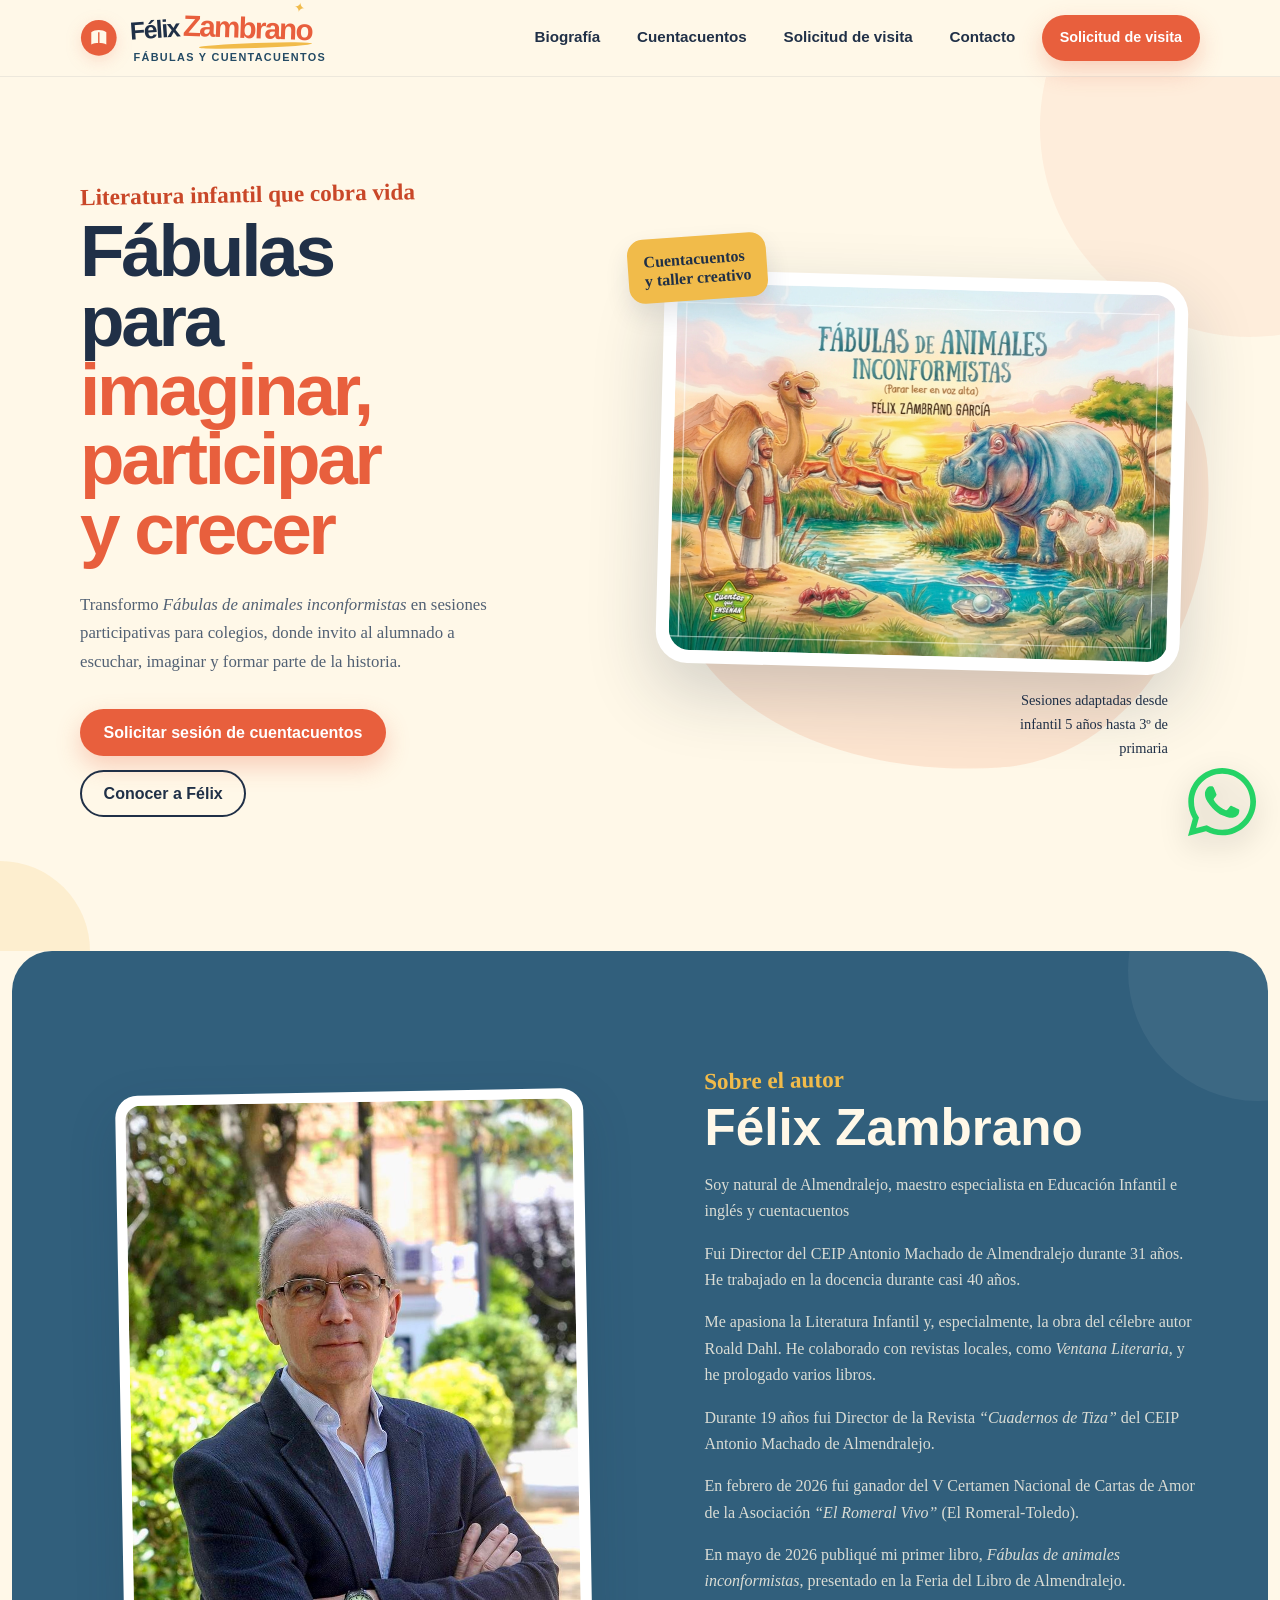
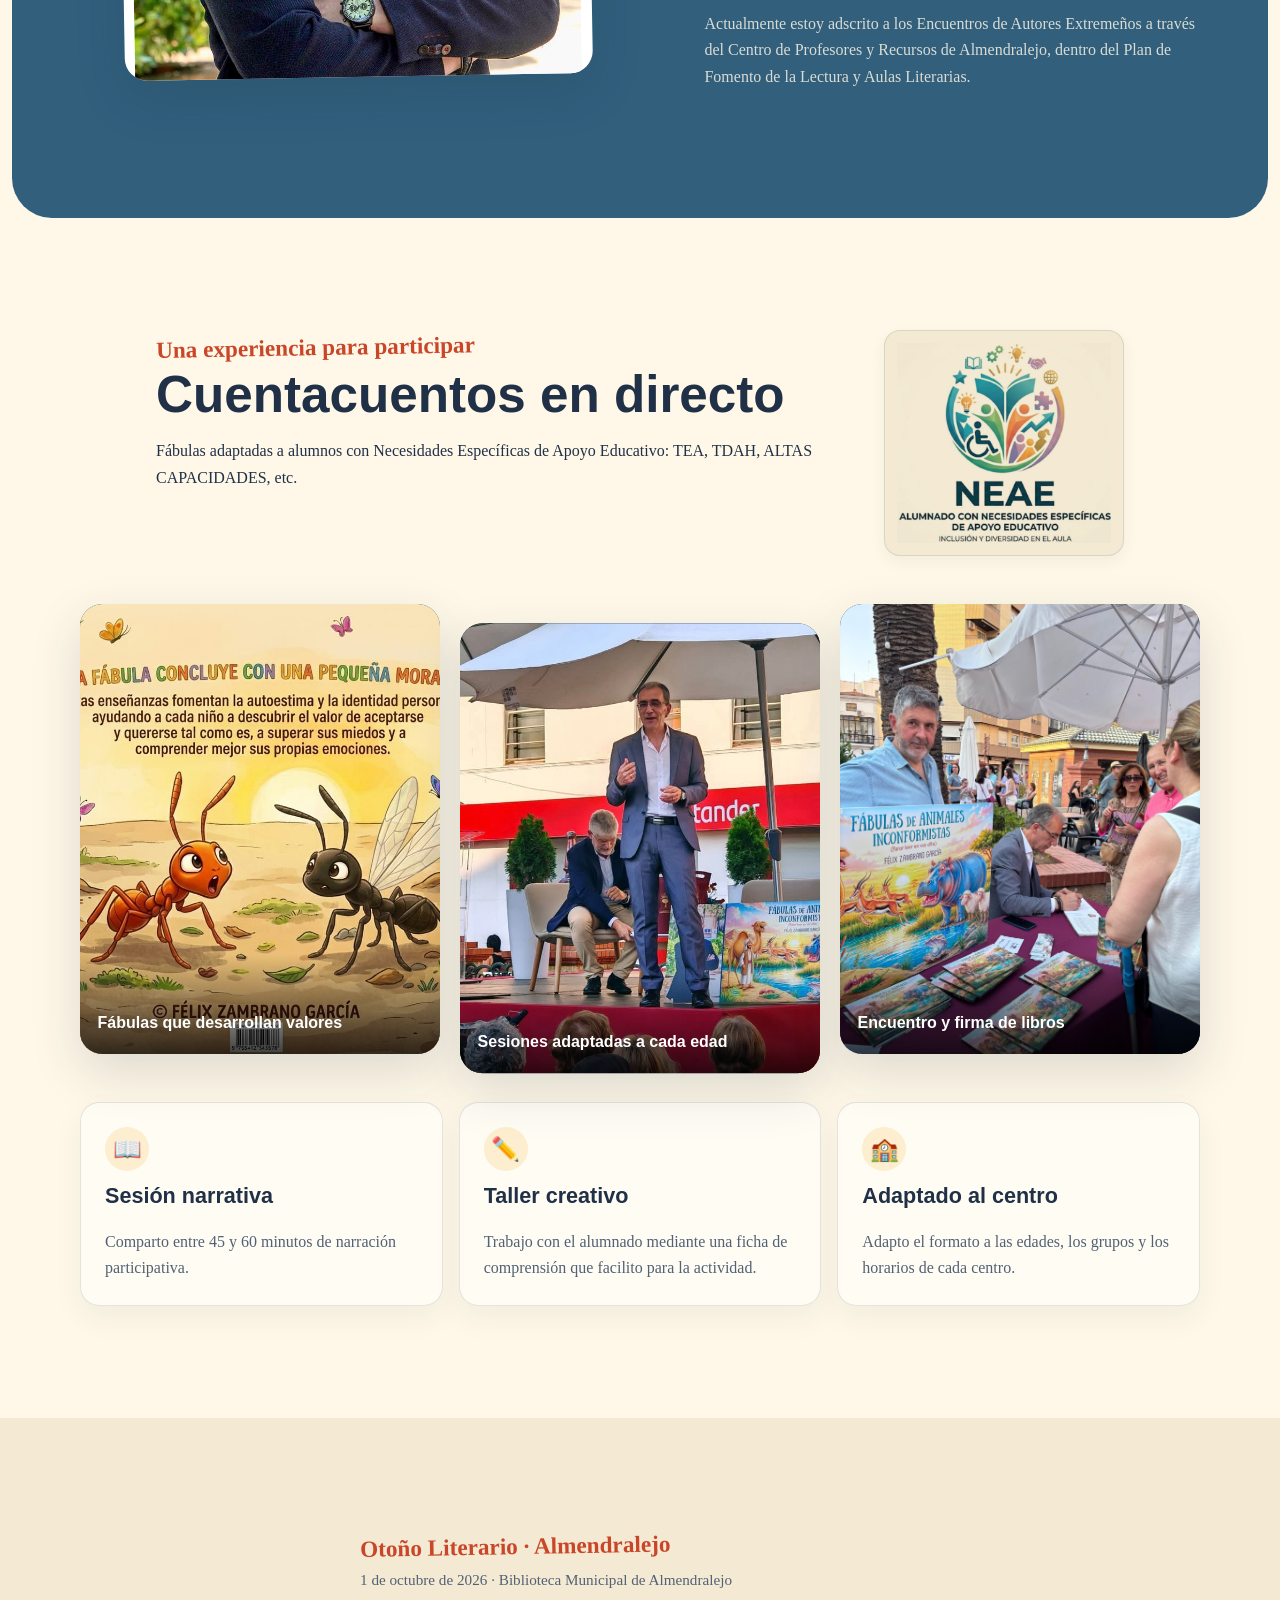
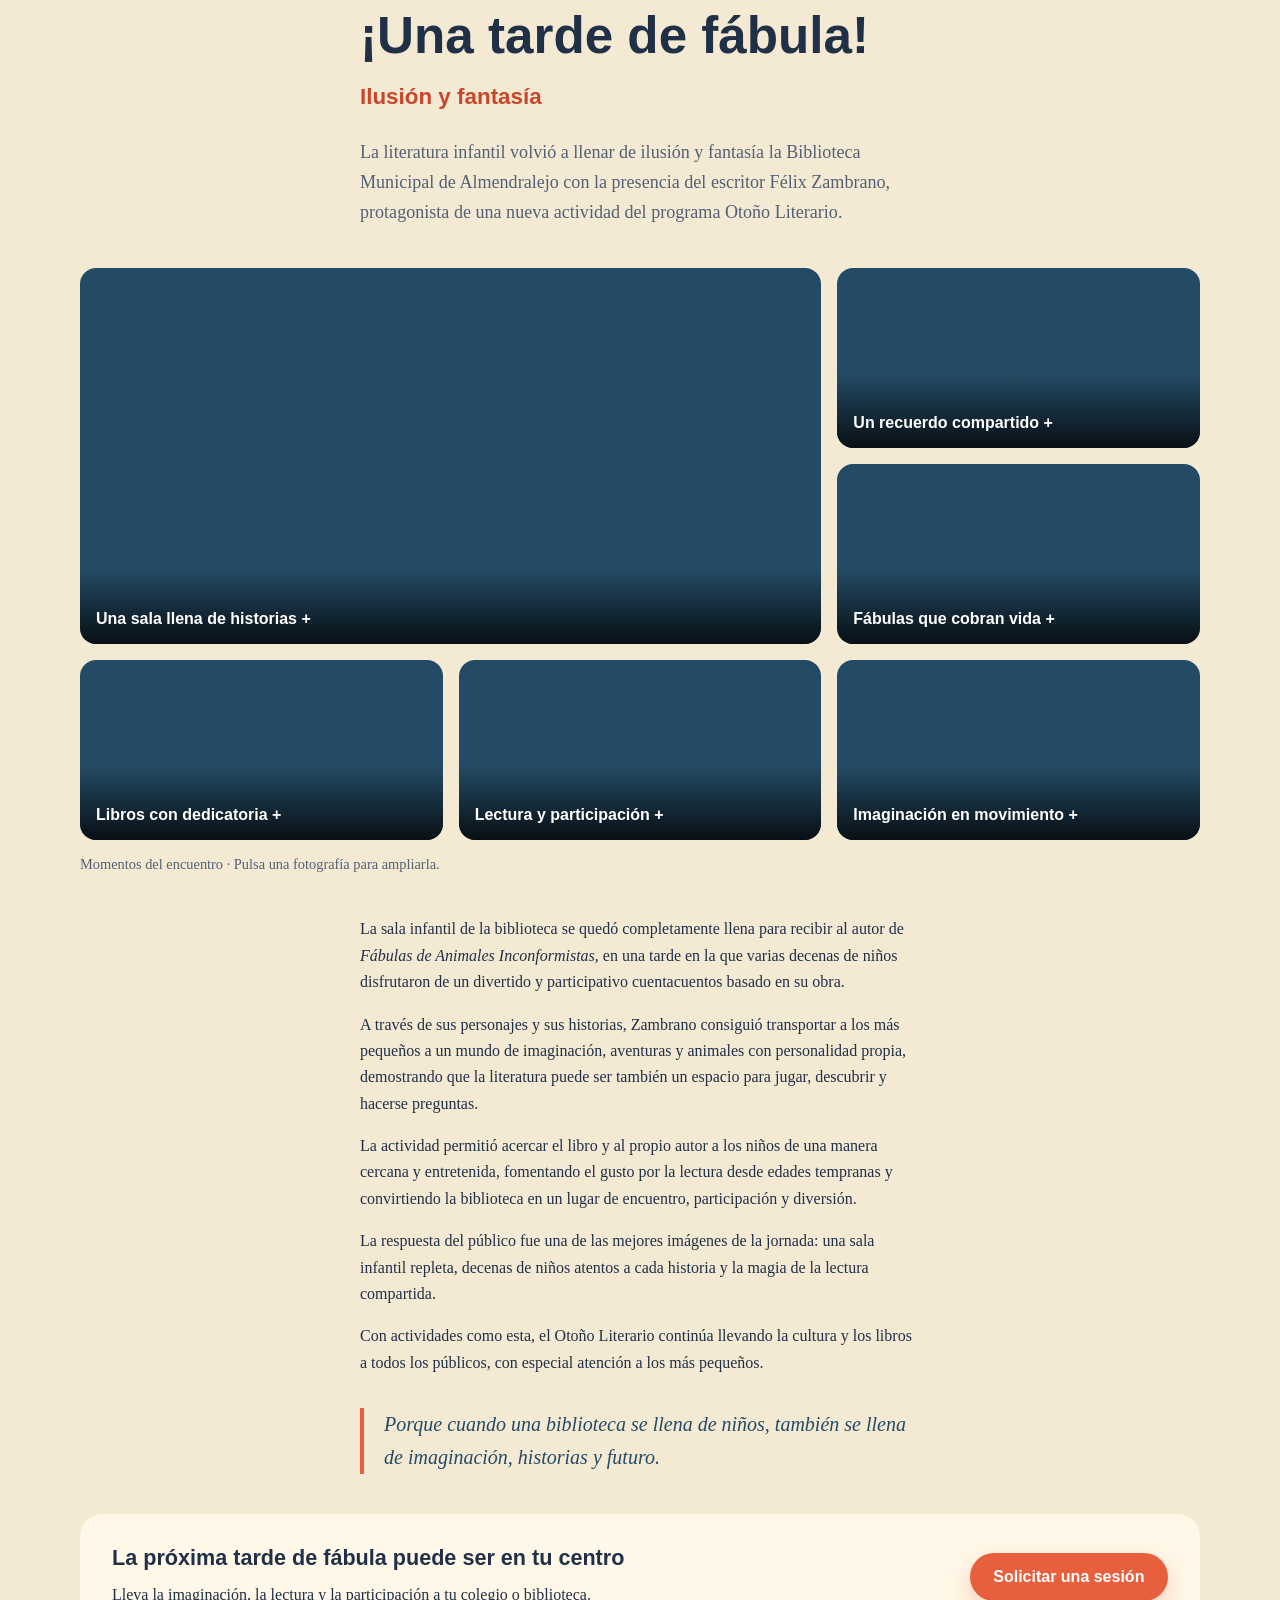
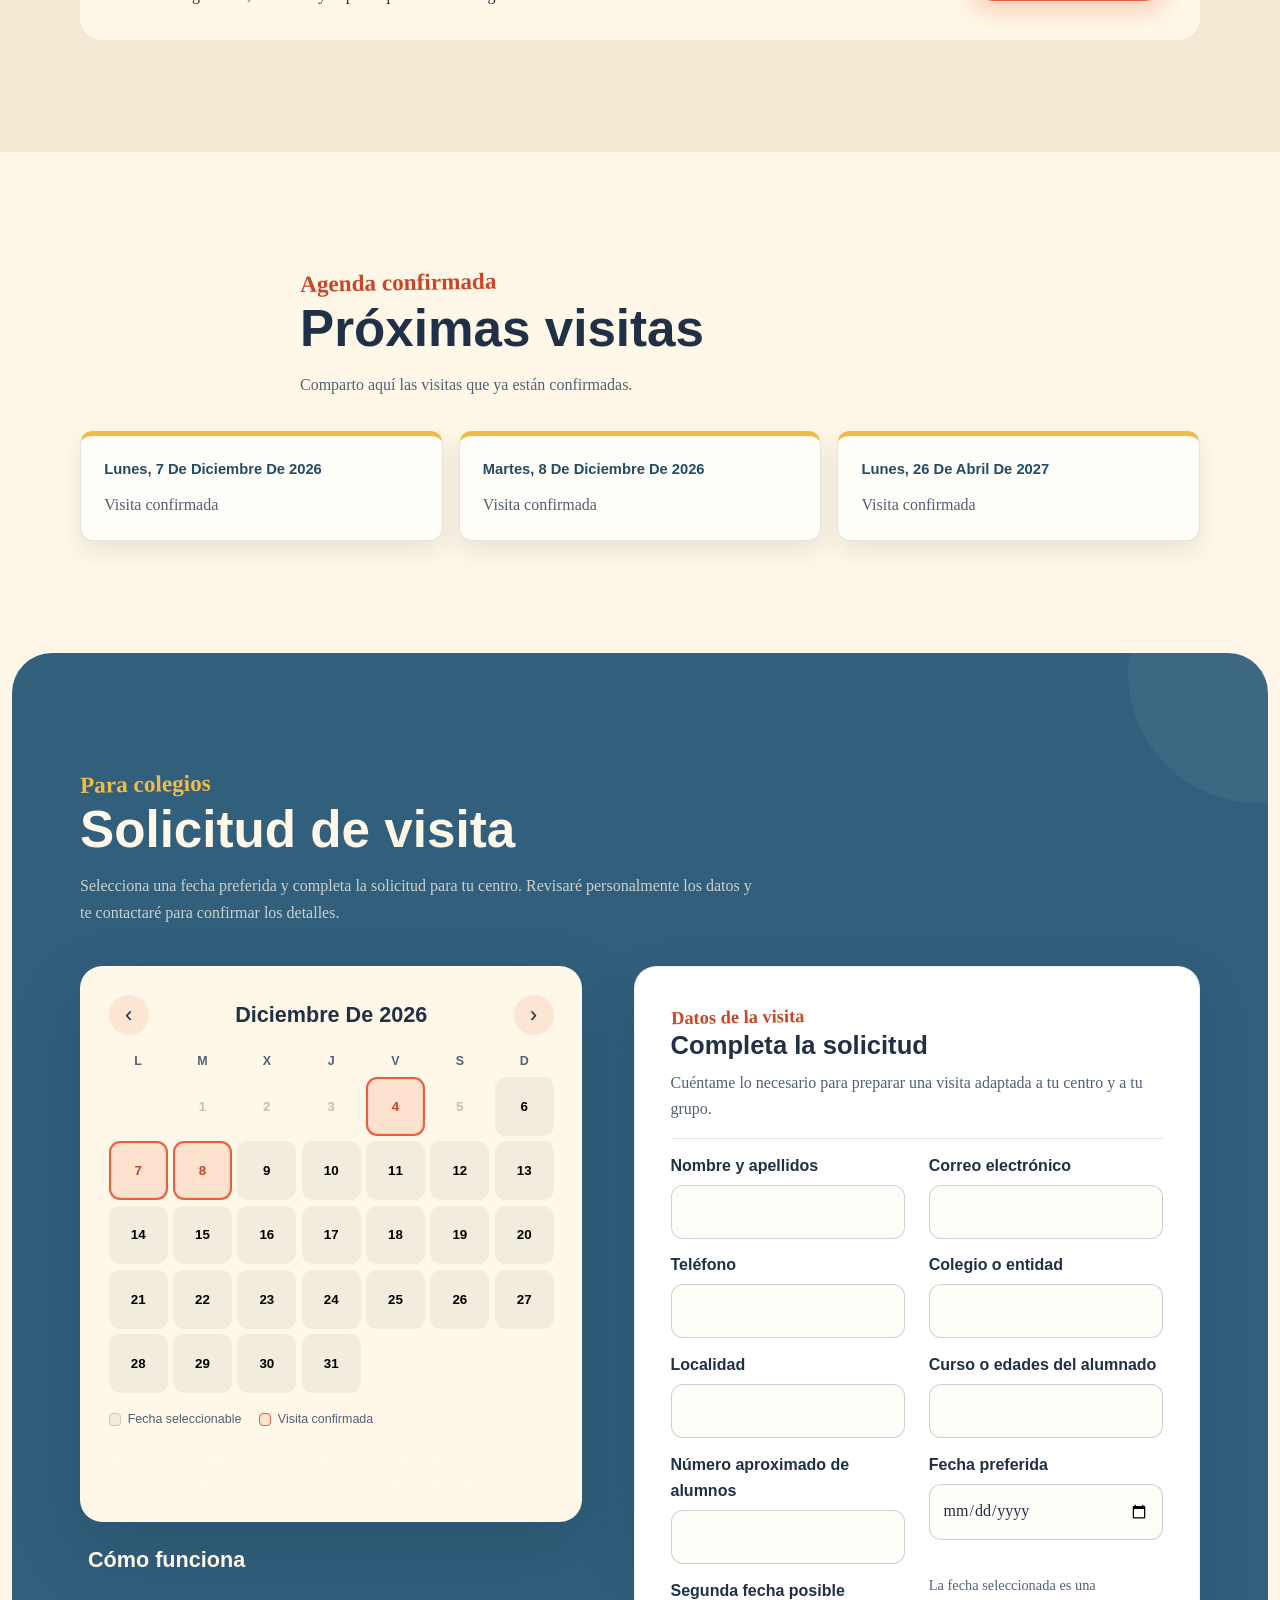
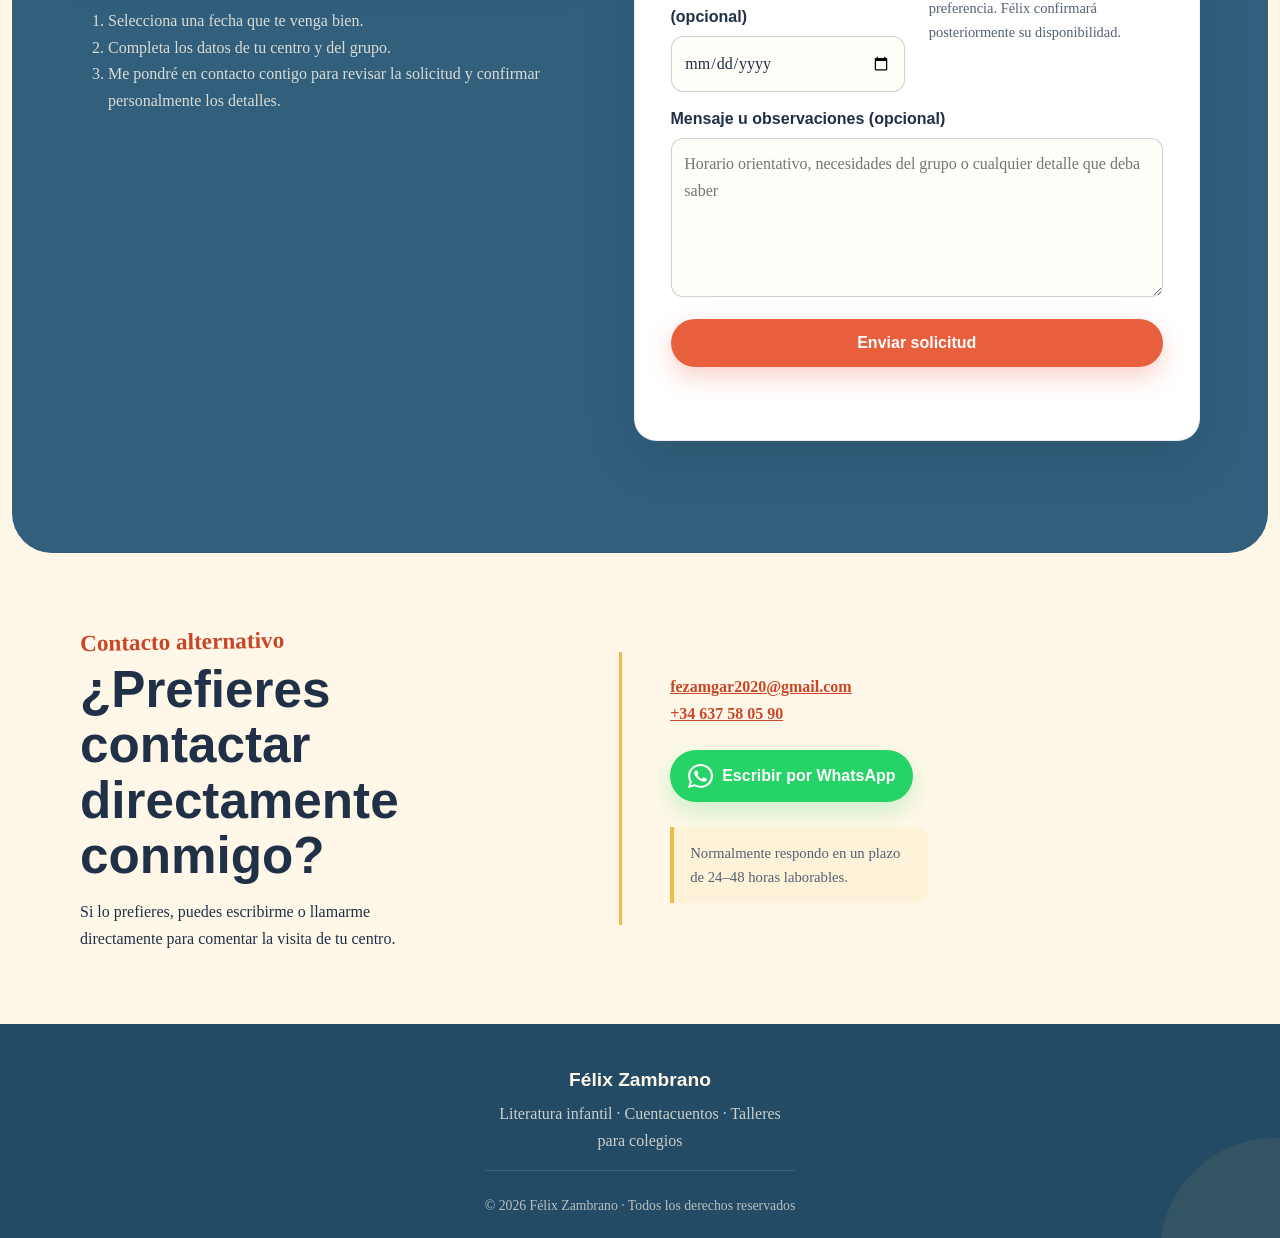
==== commit c120a0a4: "Añadir mosaico de seis fotografías y ampliación del Otoño Literario" ====
--- a/index.html
+++ b/index.html
@@ -174,6 +174,40 @@
           <p class="event-story__subtitle">Ilusión y fantasía</p>
           <p class="lead">La literatura infantil volvió a llenar de ilusión y fantasía la Biblioteca Municipal de Almendralejo con la presencia del escritor Félix Zambrano, protagonista de una nueva actividad del programa Otoño Literario.</p>
         </header>
+        <div class="event-gallery" aria-label="Fotografías del Otoño Literario">
+            <a class="event-gallery__item" href="assets/images/otono-literario-2026-1.webp" data-event-photo data-caption="Una sala llena de historias" aria-label="Ampliar fotografía: Una sala llena de historias">
+              <img src="assets/images/otono-literario-2026-1.webp" alt="Niños y familias escuchan a Félix Zambrano en la sala infantil de la biblioteca." width="1600" height="1200" loading="lazy" decoding="async">
+              <span class="event-gallery__caption">Una sala llena de historias<span aria-hidden="true"> +</span></span>
+            </a>
+            <a class="event-gallery__item" href="assets/images/otono-literario-2026-2.webp" data-event-photo data-caption="Un recuerdo compartido" aria-label="Ampliar fotografía: Un recuerdo compartido">
+              <img src="assets/images/otono-literario-2026-2.webp" alt="Félix Zambrano junto al grupo de niños participantes en el encuentro." width="1600" height="1200" loading="lazy" decoding="async">
+              <span class="event-gallery__caption">Un recuerdo compartido<span aria-hidden="true"> +</span></span>
+            </a>
+            <a class="event-gallery__item" href="assets/images/otono-literario-2026-3.webp" data-event-photo data-caption="Fábulas que cobran vida" aria-label="Ampliar fotografía: Fábulas que cobran vida">
+              <img src="assets/images/otono-literario-2026-3.webp" alt="Félix muestra las ilustraciones de su libro durante el cuentacuentos." width="1600" height="1200" loading="lazy" decoding="async">
+              <span class="event-gallery__caption">Fábulas que cobran vida<span aria-hidden="true"> +</span></span>
+            </a>
+            <a class="event-gallery__item" href="assets/images/otono-literario-2026-4.webp" data-event-photo data-caption="Libros con dedicatoria" aria-label="Ampliar fotografía: Libros con dedicatoria">
+              <img src="assets/images/otono-literario-2026-4.webp" alt="Félix Zambrano firma un ejemplar de su libro." width="1600" height="1200" loading="lazy" decoding="async">
+              <span class="event-gallery__caption">Libros con dedicatoria<span aria-hidden="true"> +</span></span>
+            </a>
+            <a class="event-gallery__item" href="assets/images/otono-literario-2026-5.webp" data-event-photo data-caption="Lectura y participación" aria-label="Ampliar fotografía: Lectura y participación">
+              <img src="assets/images/otono-literario-2026-5.webp" alt="El público participa en la actividad en la Biblioteca Municipal de Almendralejo." width="1600" height="1200" loading="lazy" decoding="async">
+              <span class="event-gallery__caption">Lectura y participación<span aria-hidden="true"> +</span></span>
+            </a>
+            <a class="event-gallery__item" href="assets/images/otono-literario-2026-6.webp" data-event-photo data-caption="Imaginación en movimiento" aria-label="Ampliar fotografía: Imaginación en movimiento">
+              <img src="assets/images/otono-literario-2026-6.webp" alt="Félix anima la sesión de cuentacuentos ante los niños." width="1200" height="1600" loading="lazy" decoding="async">
+              <span class="event-gallery__caption">Imaginación en movimiento<span aria-hidden="true"> +</span></span>
+            </a>
+        </div>
+        <p class="event-gallery__hint">Momentos del encuentro · Pulsa una fotografía para ampliarla.</p>
+        <dialog class="event-lightbox" id="eventLightbox" aria-label="Fotografía ampliada del Otoño Literario">
+          <button class="event-lightbox__close" type="button" aria-label="Cerrar fotografía">Cerrar <span aria-hidden="true">×</span></button>
+          <figure>
+            <img alt="" id="eventLightboxImage">
+            <figcaption id="eventLightboxCaption"></figcaption>
+          </figure>
+        </dialog>
         <div class="event-story__body">
           <p>La sala infantil de la biblioteca se quedó completamente llena para recibir al autor de <cite>Fábulas de Animales Inconformistas</cite>, en una tarde en la que varias decenas de niños disfrutaron de un divertido y participativo cuentacuentos basado en su obra.</p>
           <p>A través de sus personajes y sus historias, Zambrano consiguió transportar a los más pequeños a un mundo de imaginación, aventuras y animales con personalidad propia, demostrando que la literatura puede ser también un espacio para jugar, descubrir y hacerse preguntas.</p>
--- a/assets/css/styles.css
+++ b/assets/css/styles.css
@@ -2243,3 +2243,67 @@
     gap: 1.25rem;
   }
 }
+
+/* Fotografías del encuentro */
+.event-gallery {
+  display: grid;
+  grid-template-columns: repeat(3, minmax(0, 1fr));
+  grid-auto-rows: 180px;
+  gap: 1rem;
+  margin-top: 2.5rem;
+}
+.event-gallery__item {
+  position: relative;
+  overflow: hidden;
+  border-radius: 1rem;
+  background: var(--blue-dark);
+  color: white;
+}
+.event-gallery__item:first-child { grid-column: span 2; grid-row: span 2; }
+.event-gallery__item:last-child img { object-position: center 25%; }
+.event-gallery__item img { width: 100%; height: 100%; object-fit: cover; transition: transform .25s ease; }
+.event-gallery__item:hover img { transform: scale(1.035); }
+.event-gallery__caption {
+  position: absolute;
+  inset: auto 0 0;
+  padding: 2.5rem 1rem .85rem;
+  background: linear-gradient(transparent, rgba(0,0,0,.8));
+  font-family: "Trebuchet MS", Arial, sans-serif;
+  font-weight: 700;
+  line-height: 1.3;
+}
+.event-gallery__hint { margin: .8rem 0 2.5rem; color: var(--ink-soft); font-size: .9rem; }
+.event-lightbox {
+  width: min(1100px, calc(100% - 2rem));
+  max-height: 92vh;
+  padding: 1rem;
+  border: 0;
+  border-radius: 1rem;
+  background: var(--cream);
+  color: var(--ink);
+}
+.event-lightbox::backdrop { background: rgba(15, 25, 35, .85); }
+.event-lightbox figure { margin: 1rem 0 0; }
+.event-lightbox img { width: 100%; max-height: 72vh; object-fit: contain; }
+.event-lightbox figcaption { padding-top: .75rem; text-align: center; }
+.event-lightbox__close {
+  display: block;
+  margin-left: auto;
+  padding: .6rem 1rem;
+  border: 0;
+  border-radius: .5rem;
+  background: var(--blue-dark);
+  color: white;
+  font: inherit;
+  cursor: pointer;
+}
+@media (max-width: 640px) {
+  .event-gallery { grid-template-columns: repeat(2, minmax(0, 1fr)); grid-auto-rows: 150px; gap: .65rem; }
+  .event-gallery__item:first-child { grid-row: span 2; }
+  .event-gallery__item:last-child { grid-column: span 2; }
+  .event-gallery__caption { font-size: .85rem; padding-inline: .7rem; }
+}
+@media (prefers-reduced-motion: reduce) {
+  .event-gallery__item img { transition: none; }
+  .event-gallery__item:hover img { transform: none; }
+}
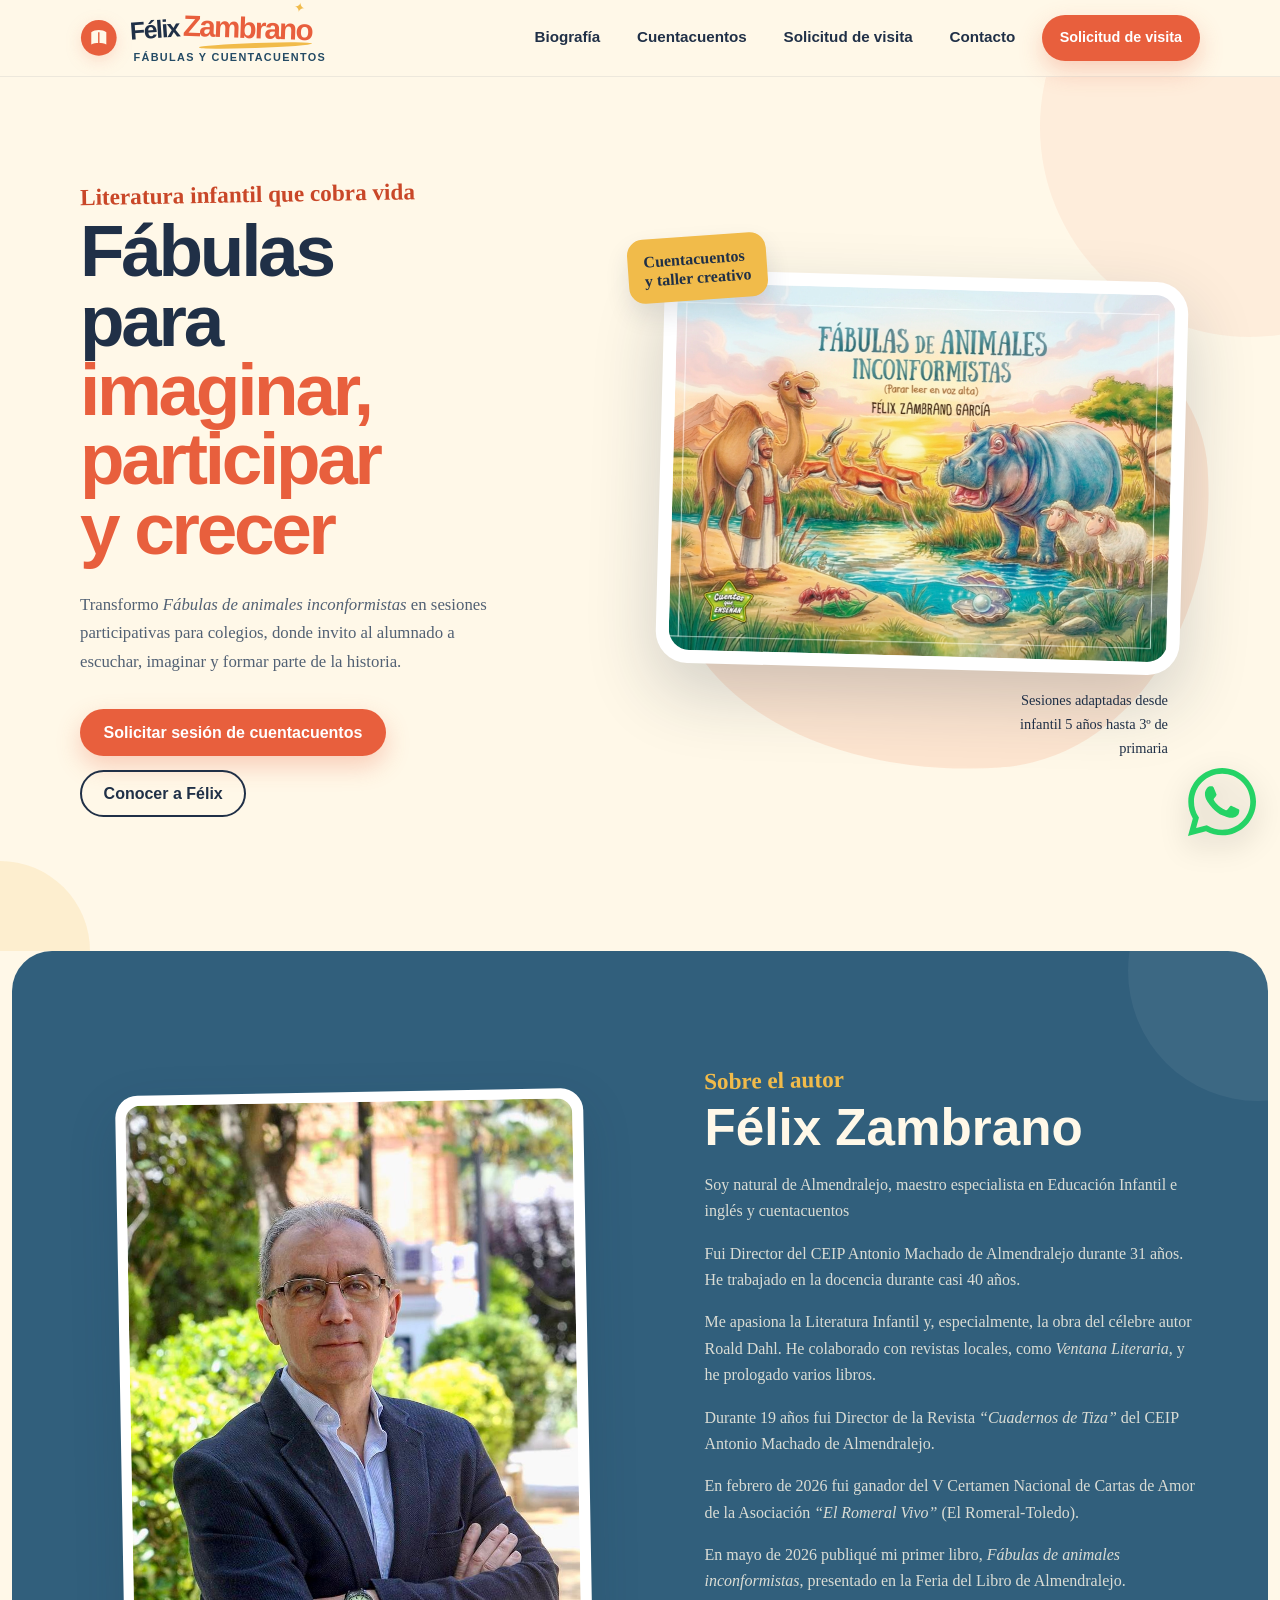
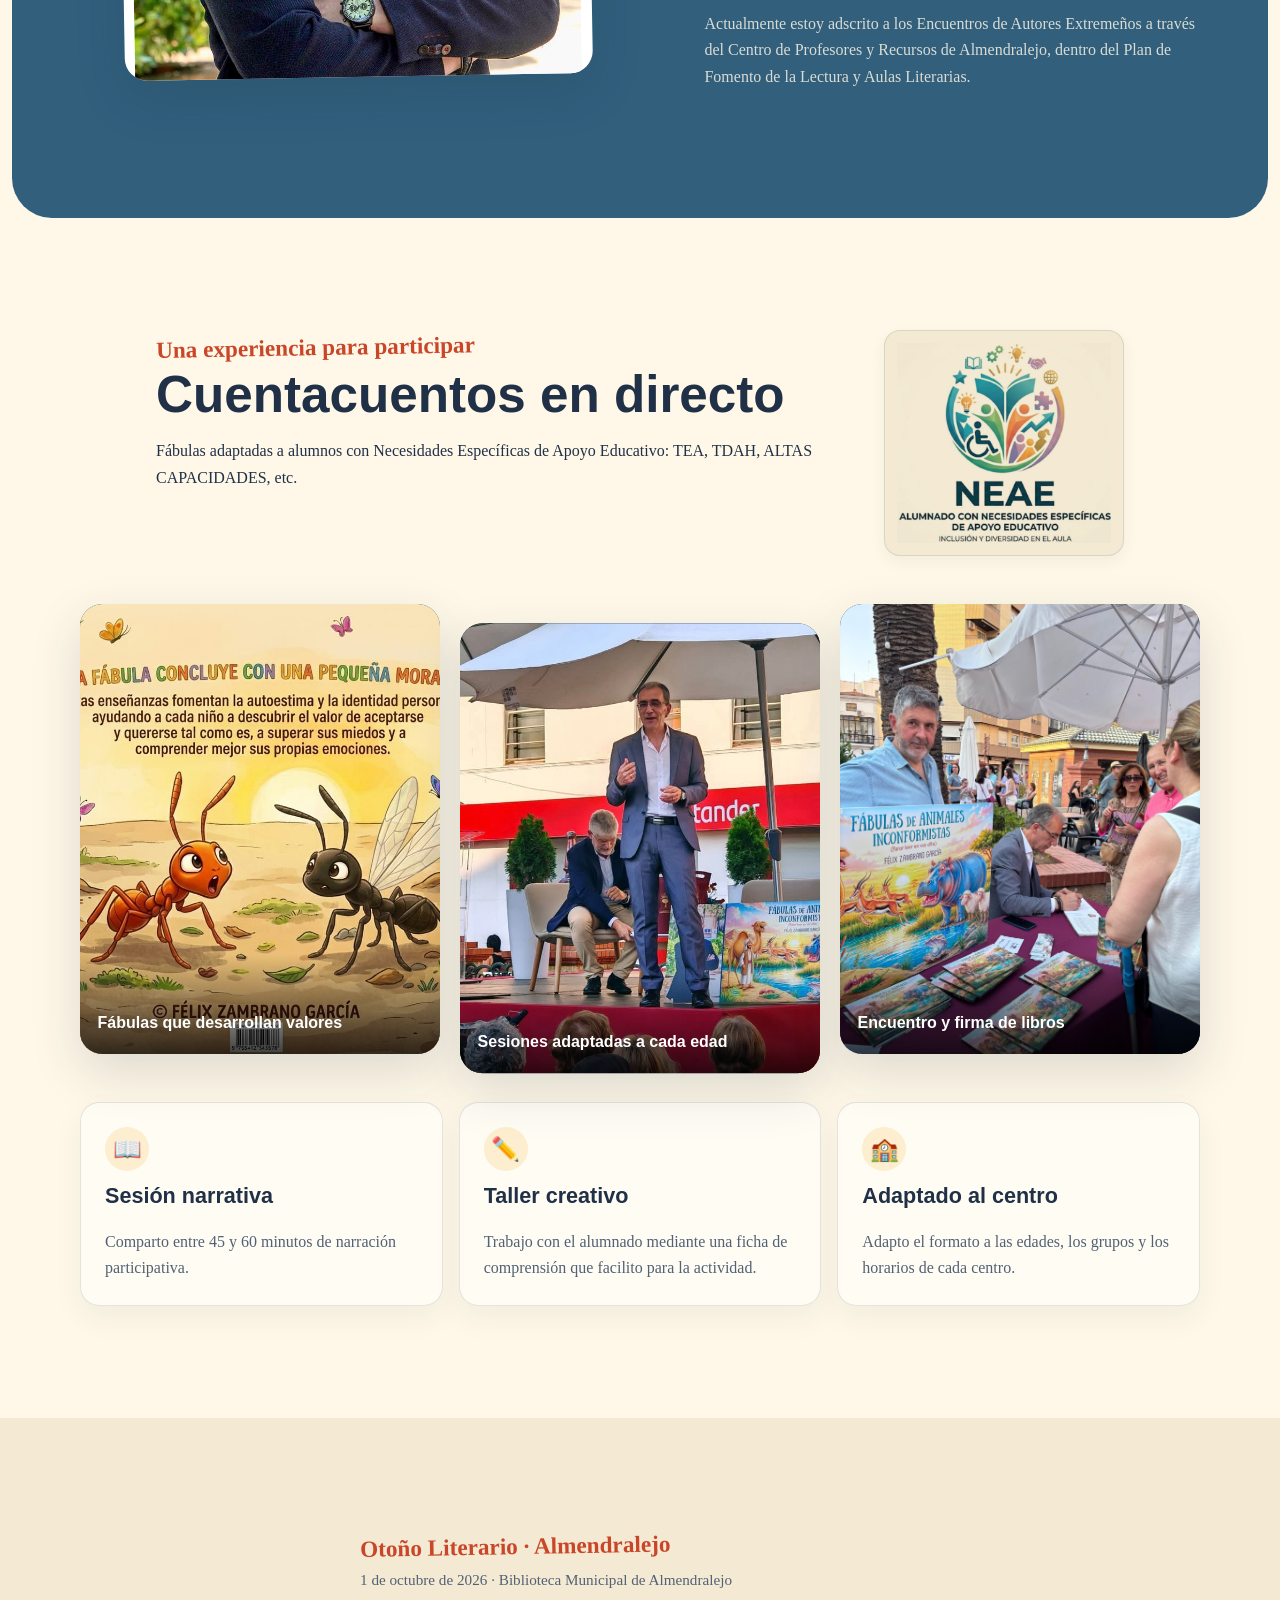
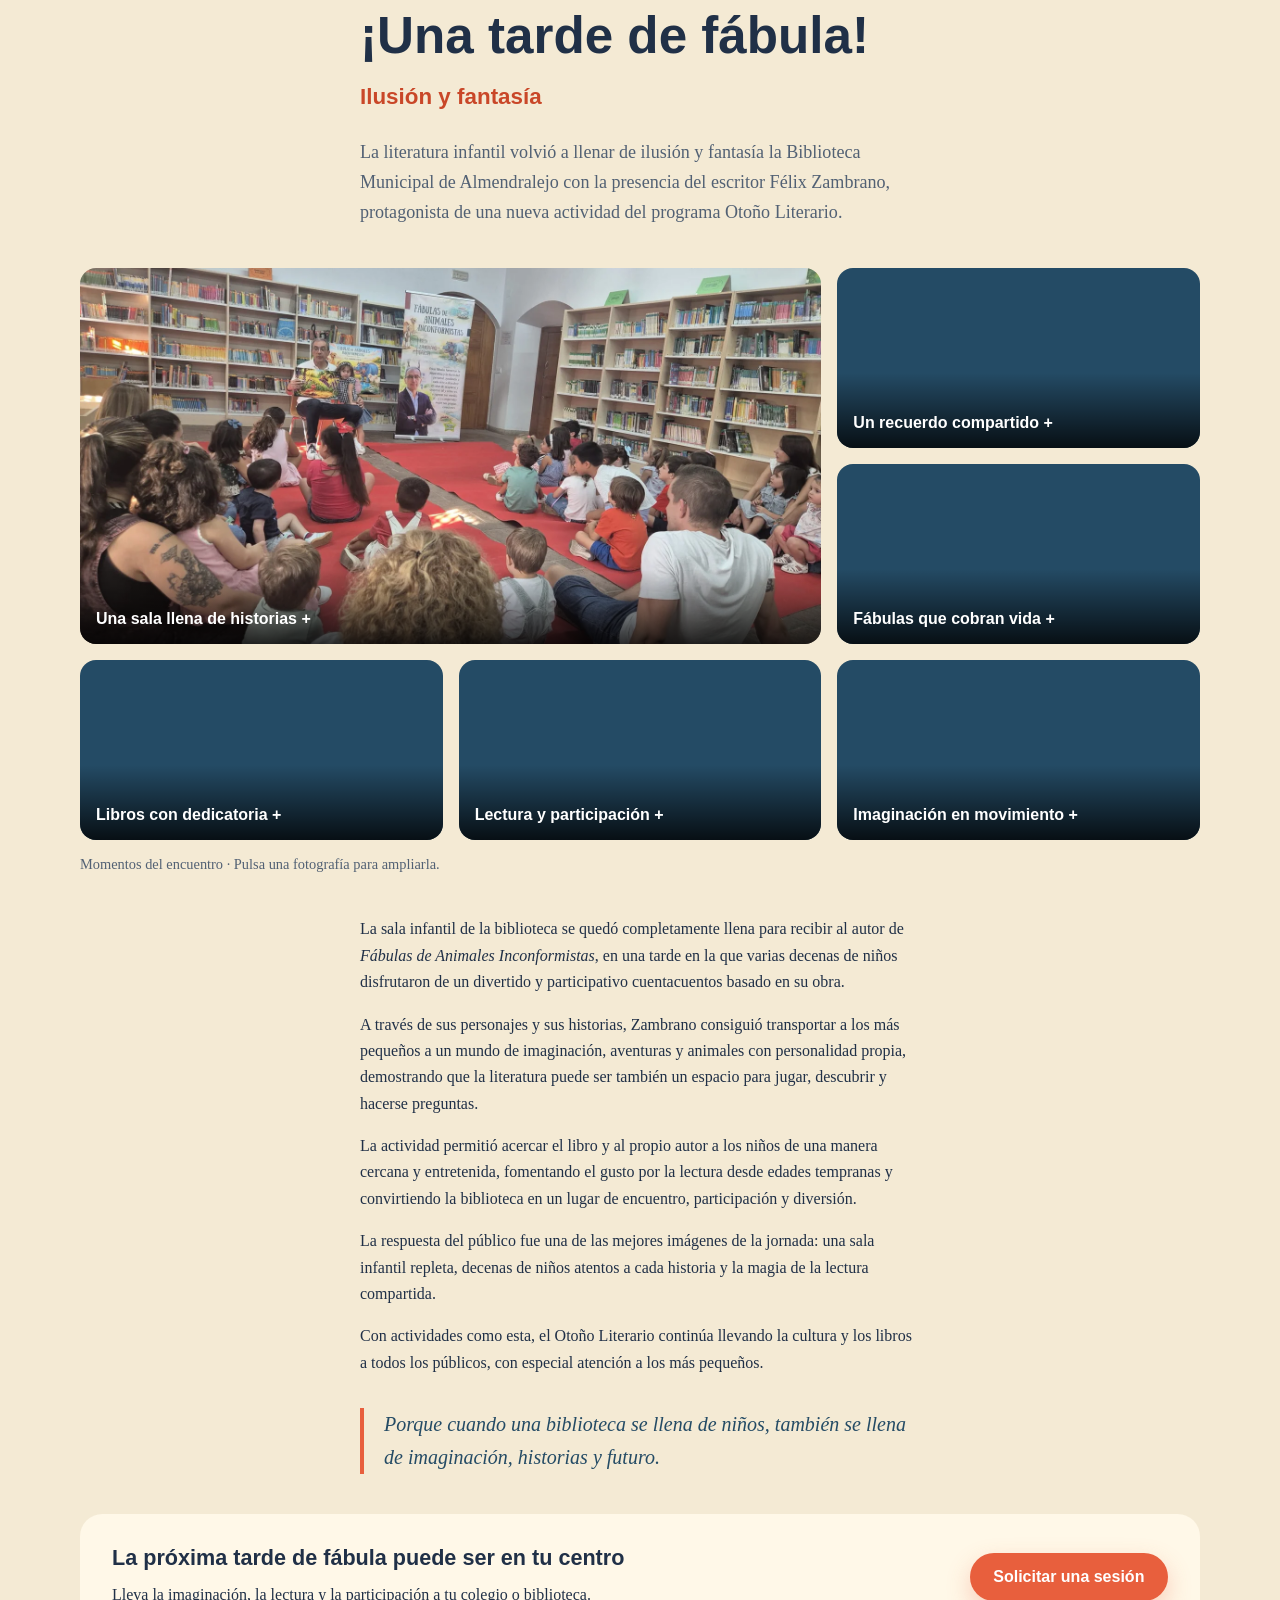
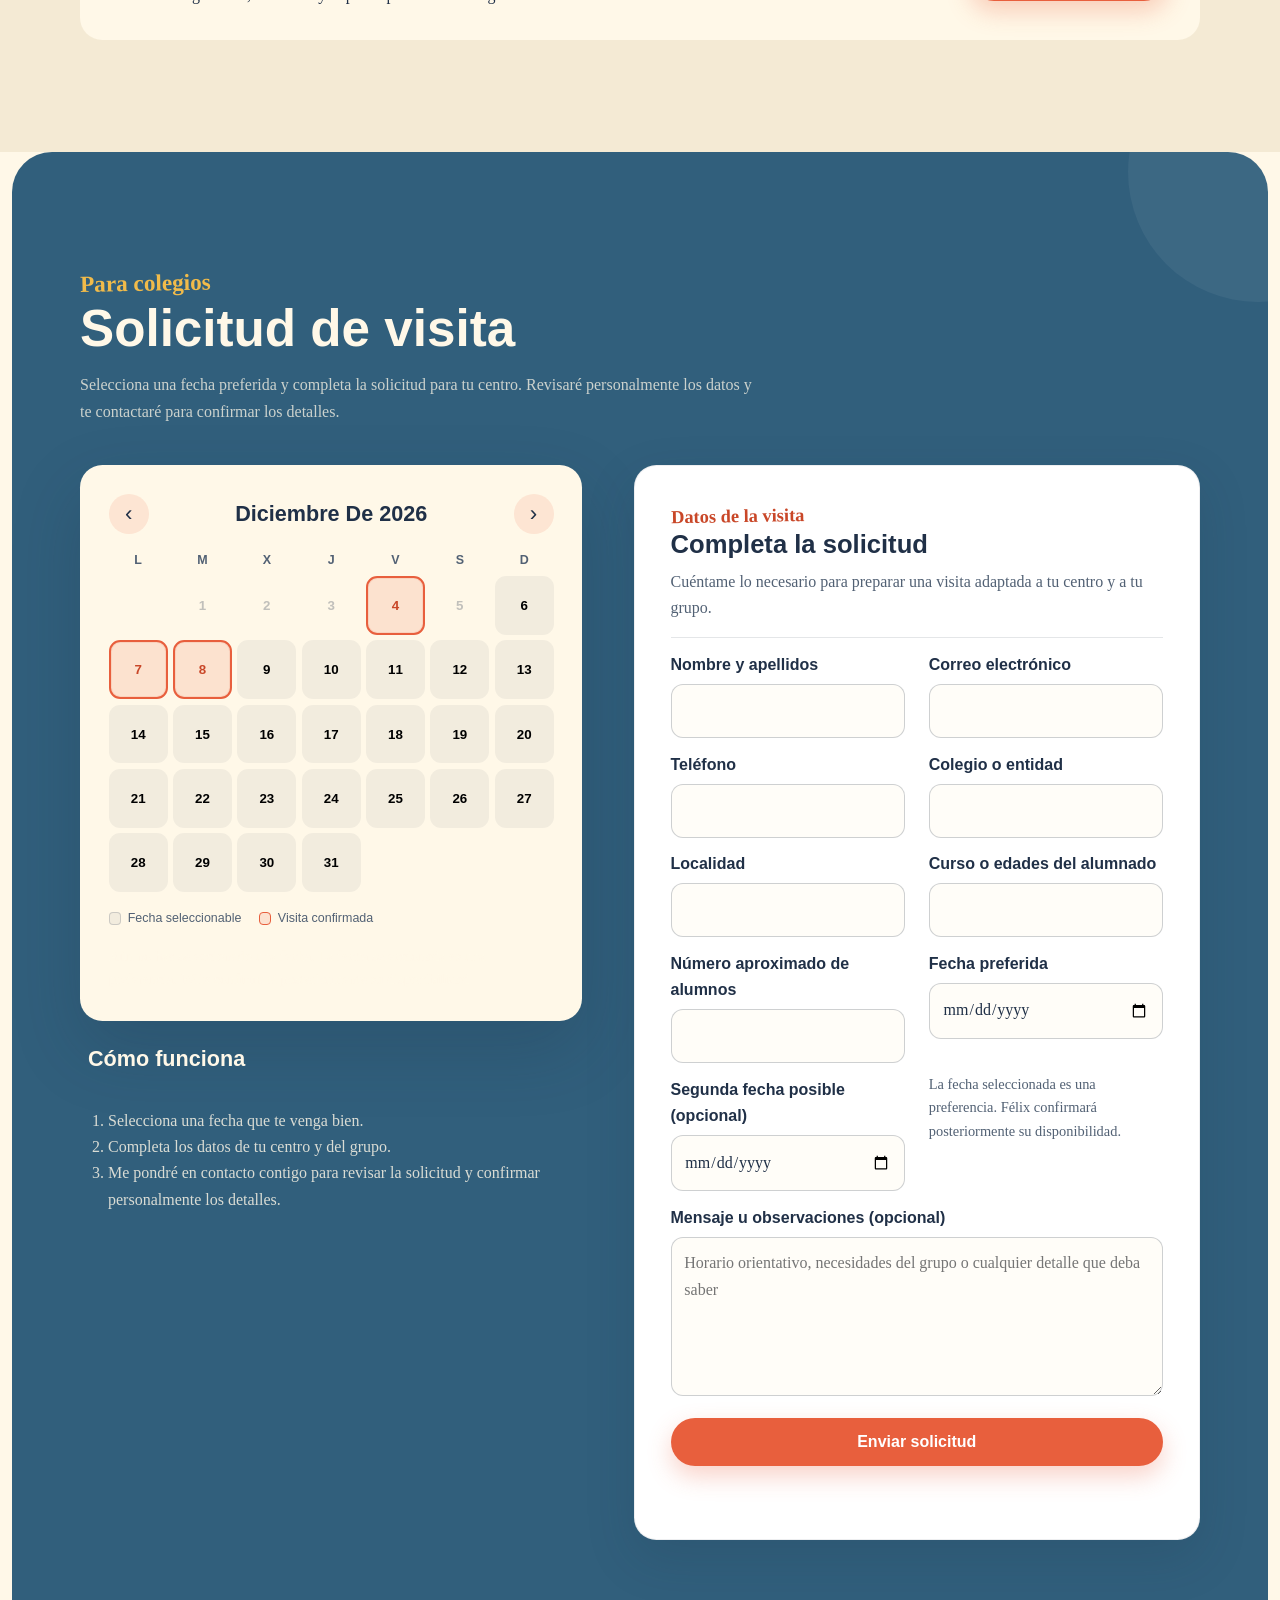
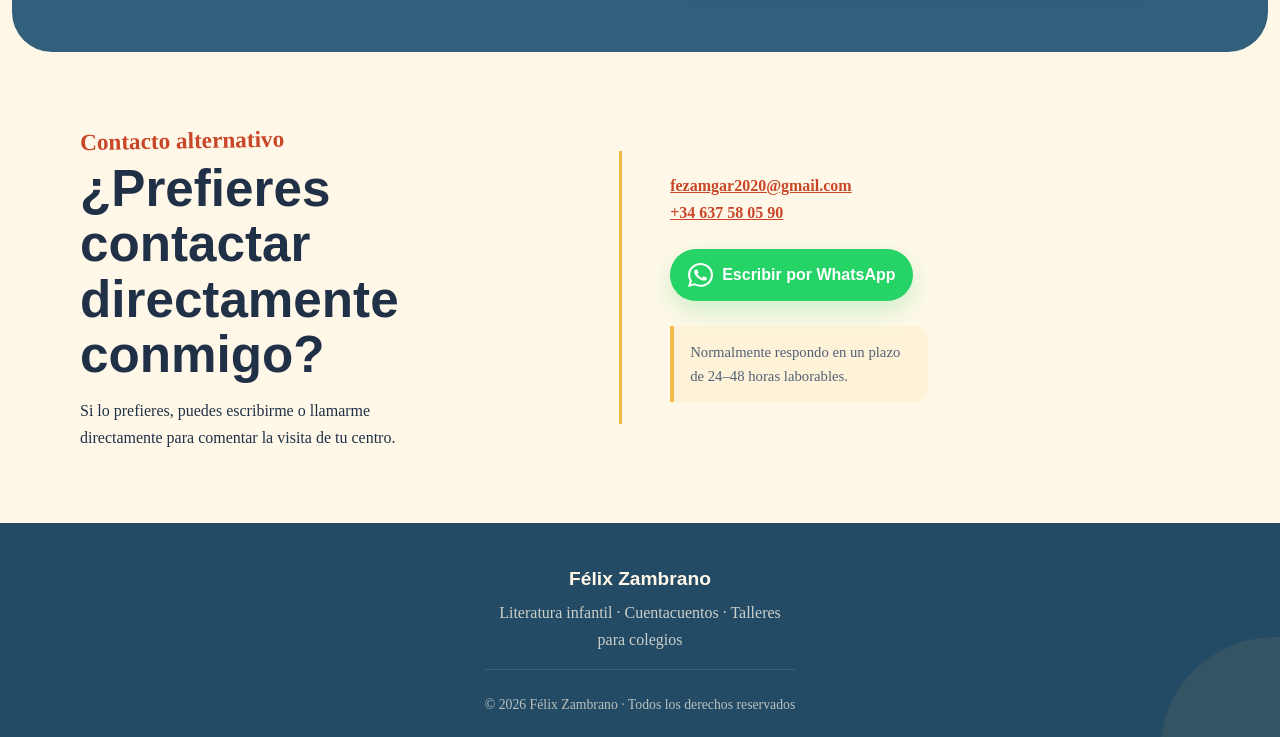
==== commit 72461267: "Destacar próximos eventos con cartel ampliable del taller de Aceuchal" ====
--- a/index.html
+++ b/index.html
@@ -201,8 +201,8 @@
             </a>
         </div>
         <p class="event-gallery__hint">Momentos del encuentro · Pulsa una fotografía para ampliarla.</p>
-        <dialog class="event-lightbox" id="eventLightbox" aria-label="Fotografía ampliada del Otoño Literario">
-          <button class="event-lightbox__close" type="button" aria-label="Cerrar fotografía">Cerrar <span aria-hidden="true">×</span></button>
+        <dialog class="event-lightbox" id="eventLightbox" aria-label="Imagen ampliada">
+          <button class="event-lightbox__close" type="button" aria-label="Cerrar imagen">Cerrar <span aria-hidden="true">×</span></button>
           <figure>
             <img alt="" id="eventLightboxImage">
             <figcaption id="eventLightboxCaption"></figcaption>
@@ -230,8 +230,8 @@
       <div class="container">
         <header class="section-heading upcoming-section__heading">
           <p class="eyebrow">Agenda confirmada</p>
-          <h2>Próximas visitas</h2>
-          <p>Comparto aquí las visitas que ya están confirmadas.</p>
+          <h2>Próximos eventos</h2>
+          <p>Los próximos encuentros y talleres para compartir historias e imaginación.</p>
         </header>
         <div class="upcoming-visits" id="upcomingVisits"></div>
       </div>
--- a/assets/css/styles.css
+++ b/assets/css/styles.css
@@ -2307,3 +2307,24 @@
   .event-gallery__item img { transition: none; }
   .event-gallery__item:hover img { transform: none; }
 }
+
+/* Featured upcoming workshop */
+.upcoming-card--featured:has(.upcoming-card__poster) {
+  grid-column: 1 / -1;
+  display: flow-root;
+  padding: clamp(1.2rem, 3vw, 2rem);
+}
+.upcoming-card__poster {
+  float: left;
+  width: min(32%, 240px);
+  margin: 0 2rem .5rem 0;
+  color: var(--blue-dark);
+  text-align: center;
+  font-weight: 800;
+}
+.upcoming-card__poster img { width: 100%; height: auto; border-radius: .6rem; }
+.upcoming-card__poster span { display: block; padding: .6rem; text-decoration: underline; }
+.upcoming-card__details { font-weight: 700; }
+@media (max-width: 640px) {
+  .upcoming-card__poster { float: none; display: block; width: min(100%, 260px); margin: 0 auto 1.25rem; }
+}
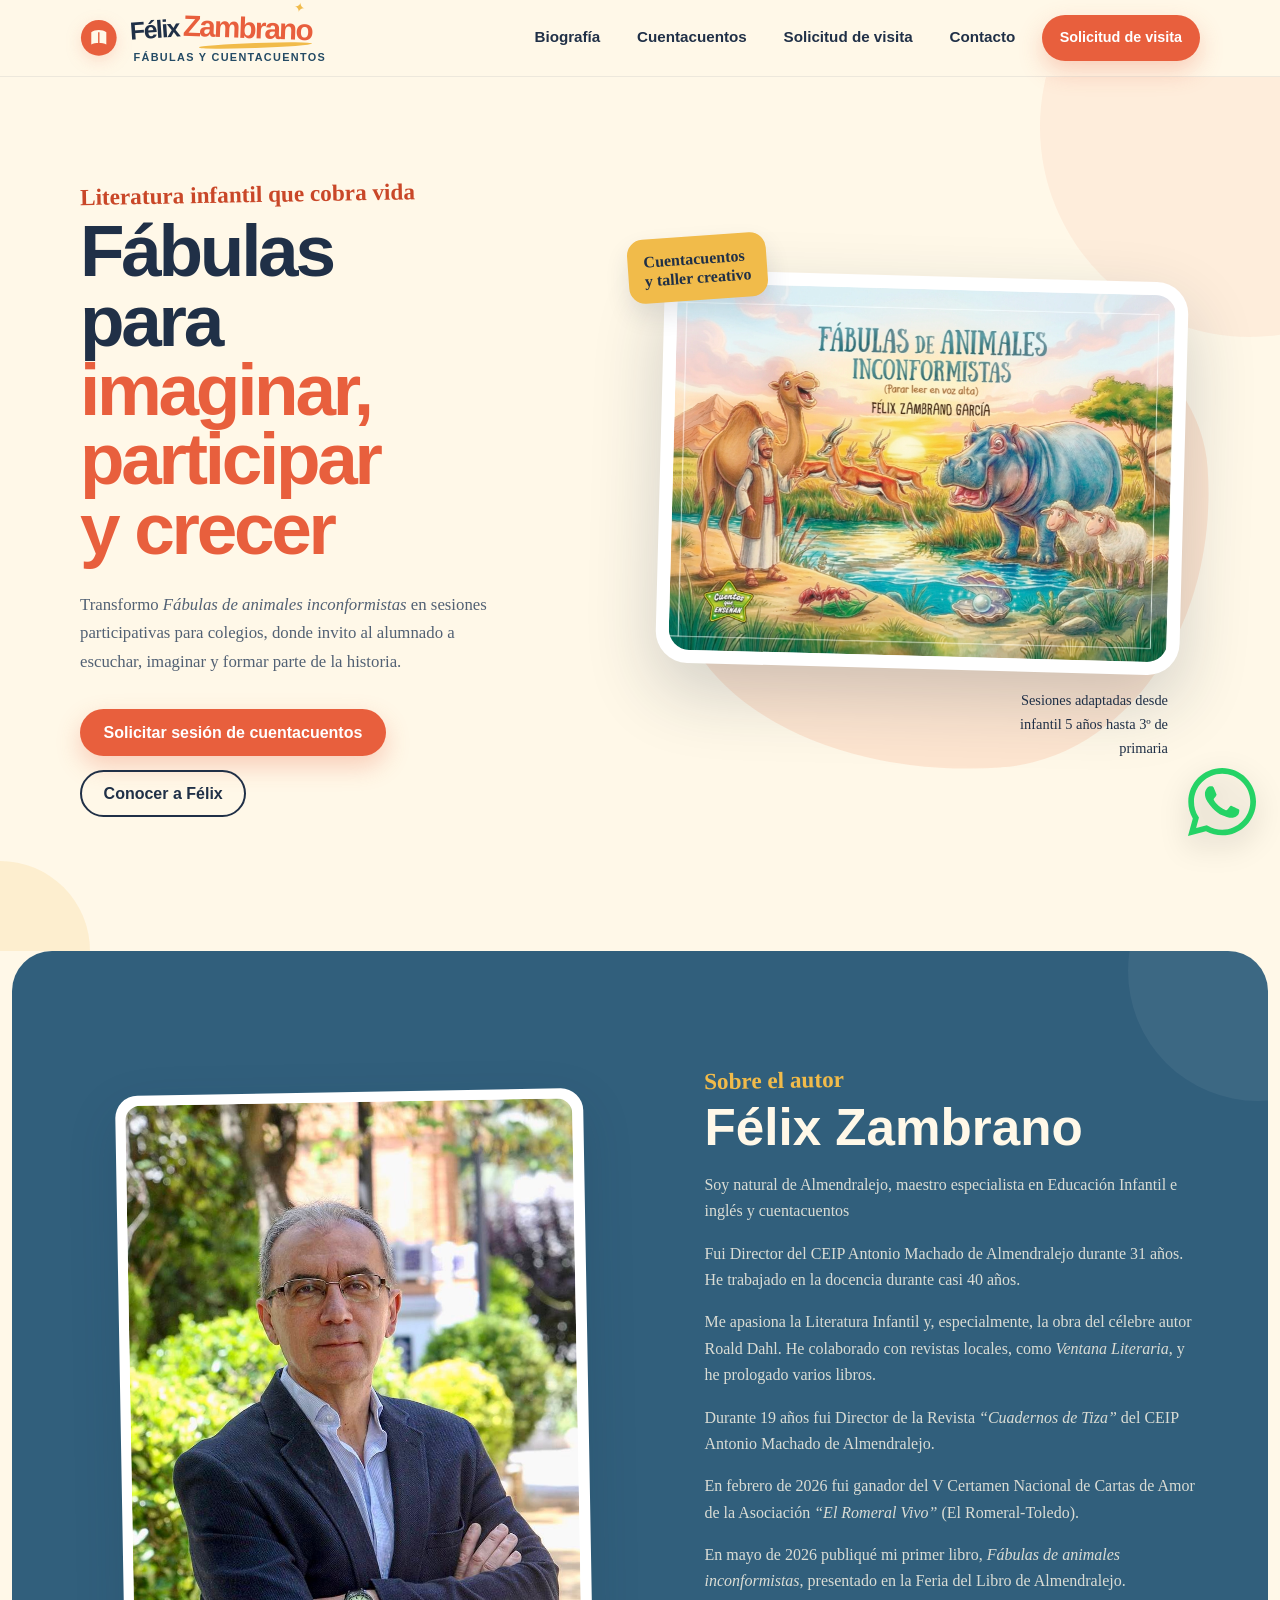
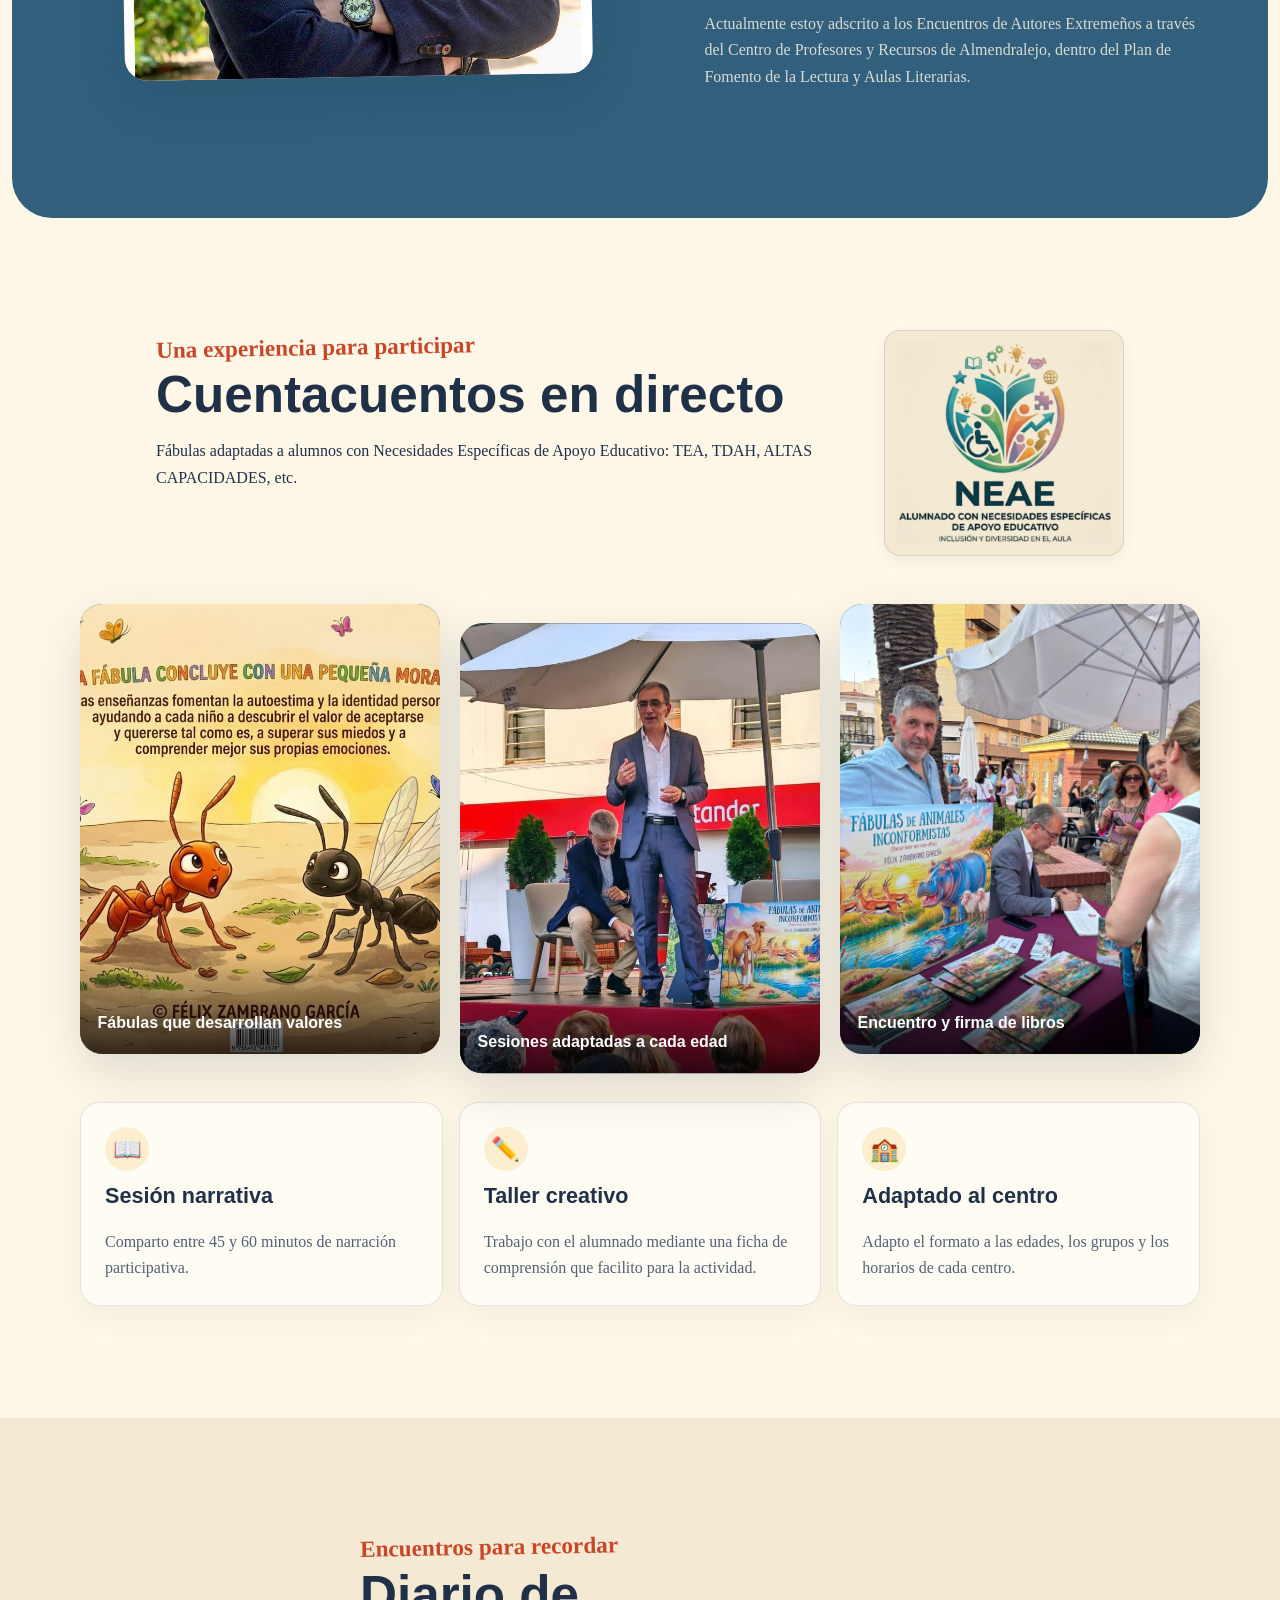
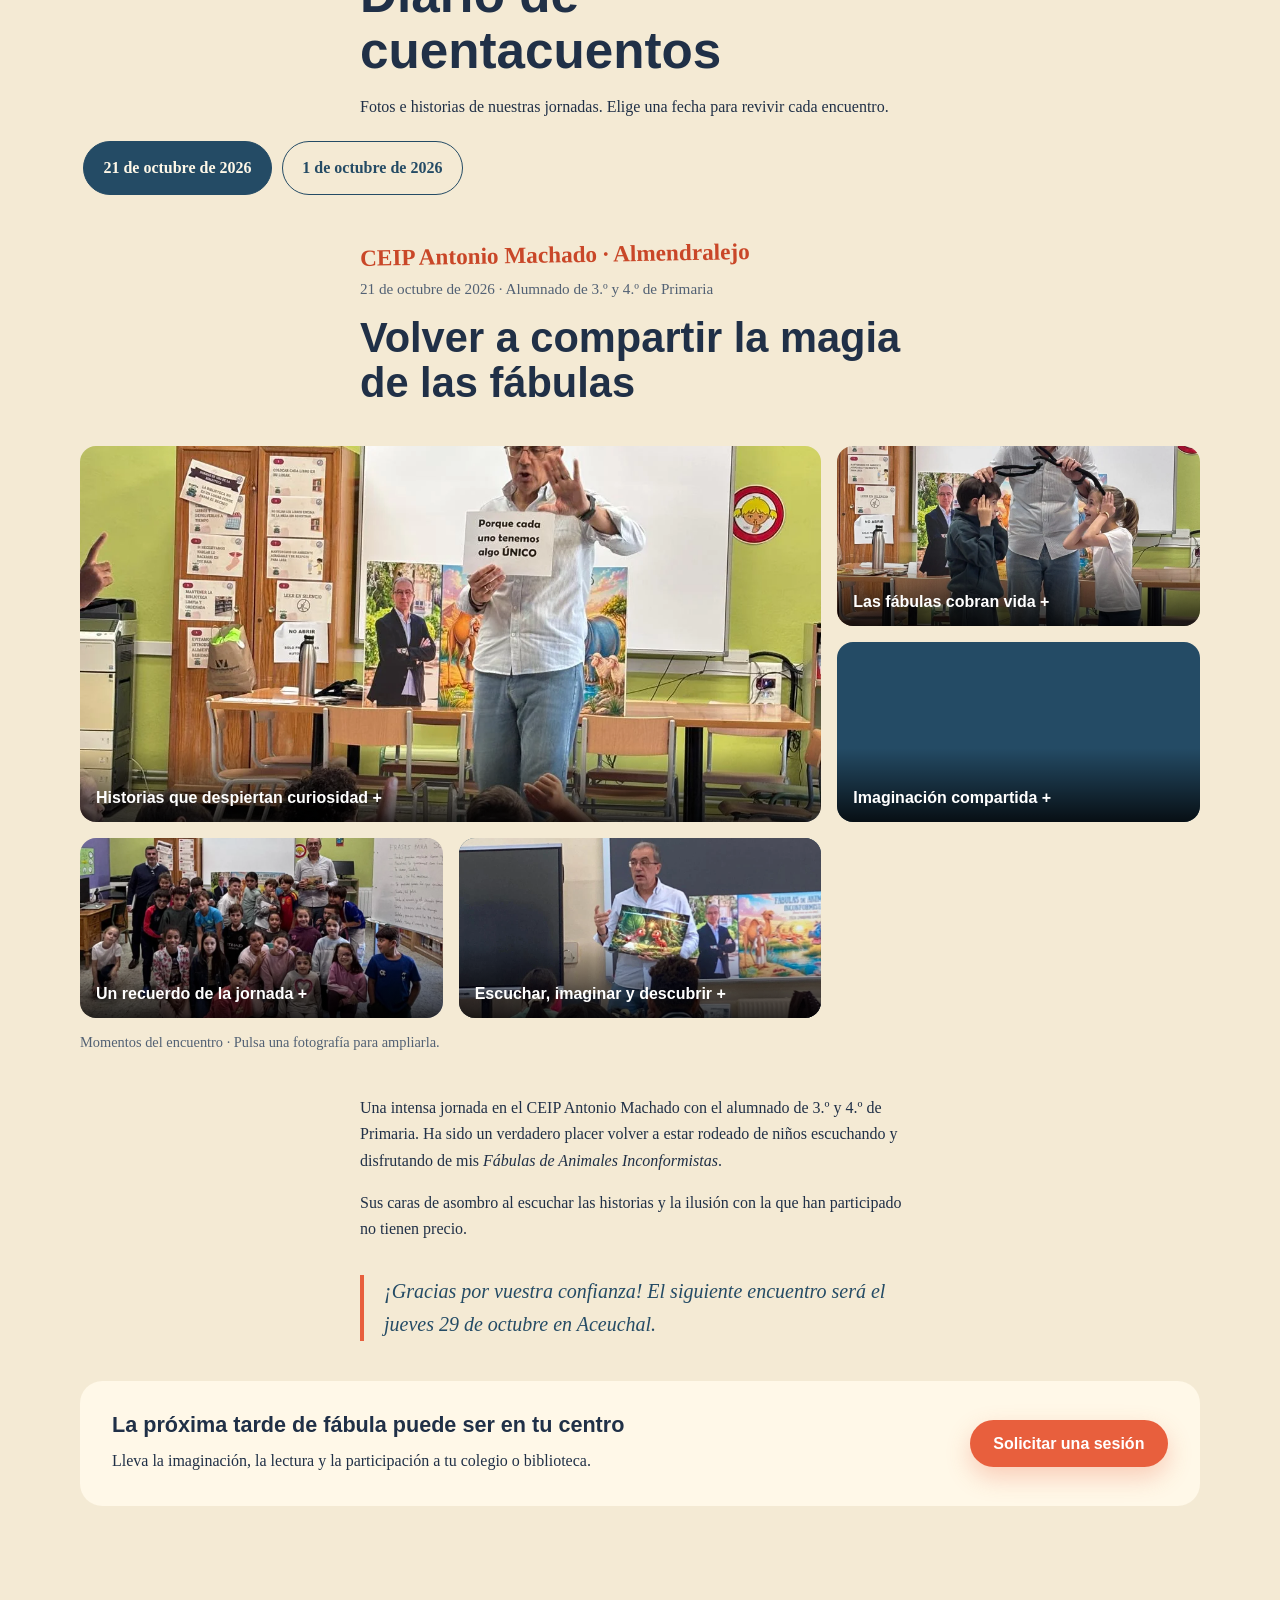
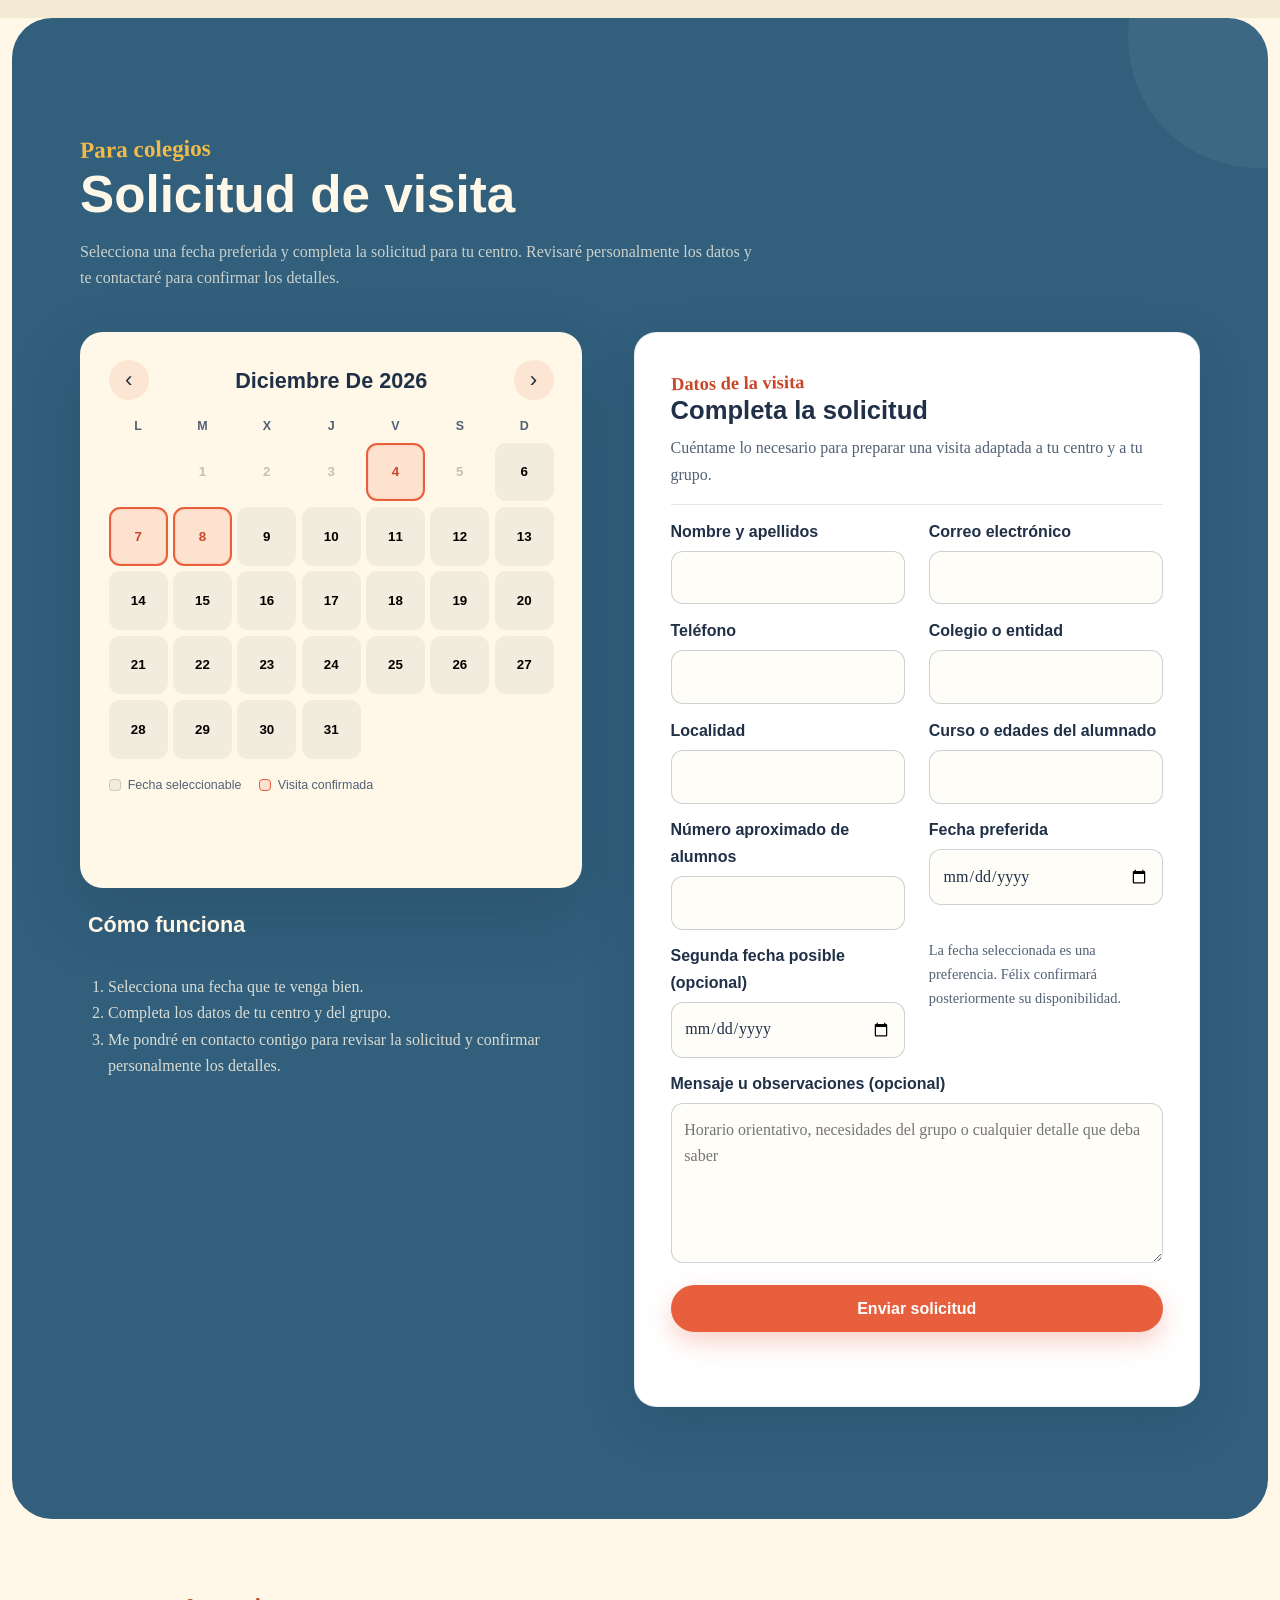
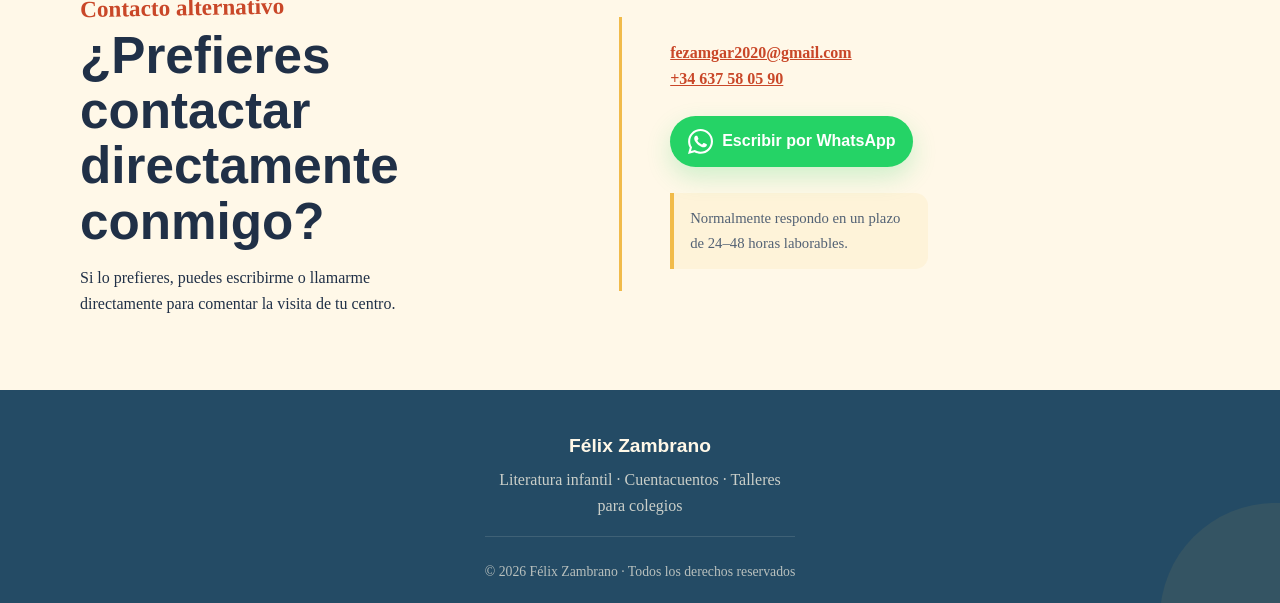
==== commit 690b0622: "Añadir diario por fechas y fotos del taller del 21 de octubre" ====
--- a/index.html
+++ b/index.html
@@ -168,9 +168,54 @@
     <section class="section event-story" id="otono-literario" aria-labelledby="event-story-title">
       <article class="container event-story__article">
         <header class="event-story__heading">
+          <p class="eyebrow">Encuentros para recordar</p>
+          <h2 id="event-story-title">Diario de cuentacuentos</h2>
+          <p>Fotos e historias de nuestras jornadas. Elige una fecha para revivir cada encuentro.</p>
+        </header>
+        <div class="event-tabs" role="tablist" aria-label="Fechas de los encuentros">
+          <button type="button" role="tab" id="tab-october-21" aria-controls="panel-october-21" aria-selected="true">21 de octubre de 2026</button>
+          <button type="button" role="tab" id="tab-october-01" aria-controls="panel-october-01" aria-selected="false" tabindex="-1">1 de octubre de 2026</button>
+        </div>
+        <div role="tabpanel" id="panel-october-21" aria-labelledby="tab-october-21" tabindex="0">
+          <header class="event-story__heading">
+            <p class="eyebrow">CEIP Antonio Machado · Almendralejo</p>
+            <p class="event-story__date"><time datetime="2026-10-21">21 de octubre de 2026</time> · Alumnado de 3.º y 4.º de Primaria</p>
+            <h3 class="event-story__day-title">Volver a compartir la magia de las fábulas</h3>
+          </header>
+          <div class="event-gallery event-gallery--school" aria-label="Fotografías de la jornada en el CEIP Antonio Machado">
+            <a class="event-gallery__item" href="assets/images/antonio-machado-2026-10-21-1.webp" data-event-photo data-caption="Historias que despiertan curiosidad" aria-label="Ampliar fotografía: Historias que despiertan curiosidad">
+              <img src="assets/images/antonio-machado-2026-10-21-1.webp" alt="Félix narra una fábula ante el alumnado en la biblioteca del colegio." width="1200" height="1600" loading="lazy" decoding="async">
+              <span class="event-gallery__caption">Historias que despiertan curiosidad<span aria-hidden="true"> +</span></span>
+            </a>
+            <a class="event-gallery__item" href="assets/images/antonio-machado-2026-10-21-2.webp" data-event-photo data-caption="Las fábulas cobran vida" aria-label="Ampliar fotografía: Las fábulas cobran vida">
+              <img src="assets/images/antonio-machado-2026-10-21-2.webp" alt="Dos escolares participan junto a Félix en la representación de una fábula." width="1200" height="1600" loading="lazy" decoding="async">
+              <span class="event-gallery__caption">Las fábulas cobran vida<span aria-hidden="true"> +</span></span>
+            </a>
+            <a class="event-gallery__item" href="assets/images/antonio-machado-2026-10-21-3.webp" data-event-photo data-caption="Imaginación compartida" aria-label="Ampliar fotografía: Imaginación compartida">
+              <img src="assets/images/antonio-machado-2026-10-21-3.webp" alt="Félix muestra una ilustración mientras dos escolares participan en el aula." width="1600" height="1200" loading="lazy" decoding="async">
+              <span class="event-gallery__caption">Imaginación compartida<span aria-hidden="true"> +</span></span>
+            </a>
+            <a class="event-gallery__item" href="assets/images/antonio-machado-2026-10-21-4.webp" data-event-photo data-caption="Un recuerdo de la jornada" aria-label="Ampliar fotografía: Un recuerdo de la jornada">
+              <img src="assets/images/antonio-machado-2026-10-21-4.webp" alt="Fotografía de grupo del alumnado con Félix y un docente." width="1076" height="1013" loading="lazy" decoding="async">
+              <span class="event-gallery__caption">Un recuerdo de la jornada<span aria-hidden="true"> +</span></span>
+            </a>
+            <a class="event-gallery__item" href="assets/images/antonio-machado-2026-10-21-5.webp" data-event-photo data-caption="Escuchar, imaginar y descubrir" aria-label="Ampliar fotografía: Escuchar, imaginar y descubrir">
+              <img src="assets/images/antonio-machado-2026-10-21-5.webp" alt="Félix comparte una ilustración de su libro con el alumnado." width="1172" height="886" loading="lazy" decoding="async">
+              <span class="event-gallery__caption">Escuchar, imaginar y descubrir<span aria-hidden="true"> +</span></span>
+            </a>
+          </div>
+          <p class="event-gallery__hint">Momentos del encuentro · Pulsa una fotografía para ampliarla.</p>
+          <div class="event-story__body">
+            <p>Una intensa jornada en el CEIP Antonio Machado con el alumnado de 3.º y 4.º de Primaria. Ha sido un verdadero placer volver a estar rodeado de niños escuchando y disfrutando de mis <cite>Fábulas de Animales Inconformistas</cite>.</p>
+            <p>Sus caras de asombro al escuchar las historias y la ilusión con la que han participado no tienen precio.</p>
+            <p class="event-story__closing">¡Gracias por vuestra confianza! El siguiente encuentro será el jueves 29 de octubre en Aceuchal.</p>
+          </div>
+        </div>
+        <div role="tabpanel" id="panel-october-01" aria-labelledby="tab-october-01" tabindex="0" hidden>
+        <header class="event-story__heading">
           <p class="eyebrow">Otoño Literario · Almendralejo</p>
           <p class="event-story__date"><time datetime="2026-10-01">1 de octubre de 2026</time> · Biblioteca Municipal de Almendralejo</p>
-          <h2 id="event-story-title">¡Una tarde de fábula!</h2>
+          <h2 id="october-01-title">¡Una tarde de fábula!</h2>
           <p class="event-story__subtitle">Ilusión y fantasía</p>
           <p class="lead">La literatura infantil volvió a llenar de ilusión y fantasía la Biblioteca Municipal de Almendralejo con la presencia del escritor Félix Zambrano, protagonista de una nueva actividad del programa Otoño Literario.</p>
         </header>
@@ -201,13 +246,7 @@
             </a>
         </div>
         <p class="event-gallery__hint">Momentos del encuentro · Pulsa una fotografía para ampliarla.</p>
-        <dialog class="event-lightbox" id="eventLightbox" aria-label="Imagen ampliada">
-          <button class="event-lightbox__close" type="button" aria-label="Cerrar imagen">Cerrar <span aria-hidden="true">×</span></button>
-          <figure>
-            <img alt="" id="eventLightboxImage">
-            <figcaption id="eventLightboxCaption"></figcaption>
-          </figure>
-        </dialog>
+
         <div class="event-story__body">
           <p>La sala infantil de la biblioteca se quedó completamente llena para recibir al autor de <cite>Fábulas de Animales Inconformistas</cite>, en una tarde en la que varias decenas de niños disfrutaron de un divertido y participativo cuentacuentos basado en su obra.</p>
           <p>A través de sus personajes y sus historias, Zambrano consiguió transportar a los más pequeños a un mundo de imaginación, aventuras y animales con personalidad propia, demostrando que la literatura puede ser también un espacio para jugar, descubrir y hacerse preguntas.</p>
@@ -216,6 +255,14 @@
           <p>Con actividades como esta, el Otoño Literario continúa llevando la cultura y los libros a todos los públicos, con especial atención a los más pequeños.</p>
           <p class="event-story__closing">Porque cuando una biblioteca se llena de niños, también se llena de imaginación, historias y futuro.</p>
         </div>
+        </div>
+        <dialog class="event-lightbox" id="eventLightbox" aria-label="Imagen ampliada">
+          <button class="event-lightbox__close" type="button" aria-label="Cerrar imagen">Cerrar <span aria-hidden="true">×</span></button>
+          <figure>
+            <img alt="" id="eventLightboxImage">
+            <figcaption id="eventLightboxCaption"></figcaption>
+          </figure>
+        </dialog>
         <aside class="event-story__invitation" aria-label="Solicitar un cuentacuentos">
           <div>
             <h3>La próxima tarde de fábula puede ser en tu centro</h3>
--- a/assets/css/styles.css
+++ b/assets/css/styles.css
@@ -2328,3 +2328,22 @@
 @media (max-width: 640px) {
   .upcoming-card__poster { float: none; display: block; width: min(100%, 260px); margin: 0 auto 1.25rem; }
 }
+
+/* Dated event journal */
+.event-tabs { display: flex; gap: .65rem; overflow-x: auto; margin: 0 0 2rem; padding: .3rem .2rem .75rem; }
+.event-tabs [role="tab"] { flex-shrink: 0; border: 1px solid var(--blue-dark); border-radius: 2rem; background: transparent; color: var(--blue-dark); padding: .8rem 1.2rem; font: inherit; font-weight: 700; cursor: pointer; }
+.event-tabs [aria-selected="true"] { background: var(--blue-dark); color: var(--cream); }
+.event-tabs [aria-selected="false"]:hover { background: var(--cream-2); }
+.event-story [role="tabpanel"][hidden] { display: none; }
+.event-story__day-title { font-size: clamp(1.7rem, 4vw, 2.6rem); margin: .75rem 0 1rem; }
+.event-gallery--school { grid-template-columns: repeat(3, minmax(0, 1fr)); }
+.event-gallery--school:empty { display: none; }
+@media (max-width: 640px) {
+  .event-gallery--school { grid-template-columns: repeat(2, minmax(0, 1fr)); }
+  .event-tabs [role="tab"] { font-size: .9rem; padding: .7rem 1rem; }
+}
+
+.event-gallery--school .event-gallery__item:last-child { grid-column: auto; }
+@media (max-width: 640px) {
+  .event-gallery--school .event-gallery__item:last-child { grid-column: 1 / -1; }
+}
